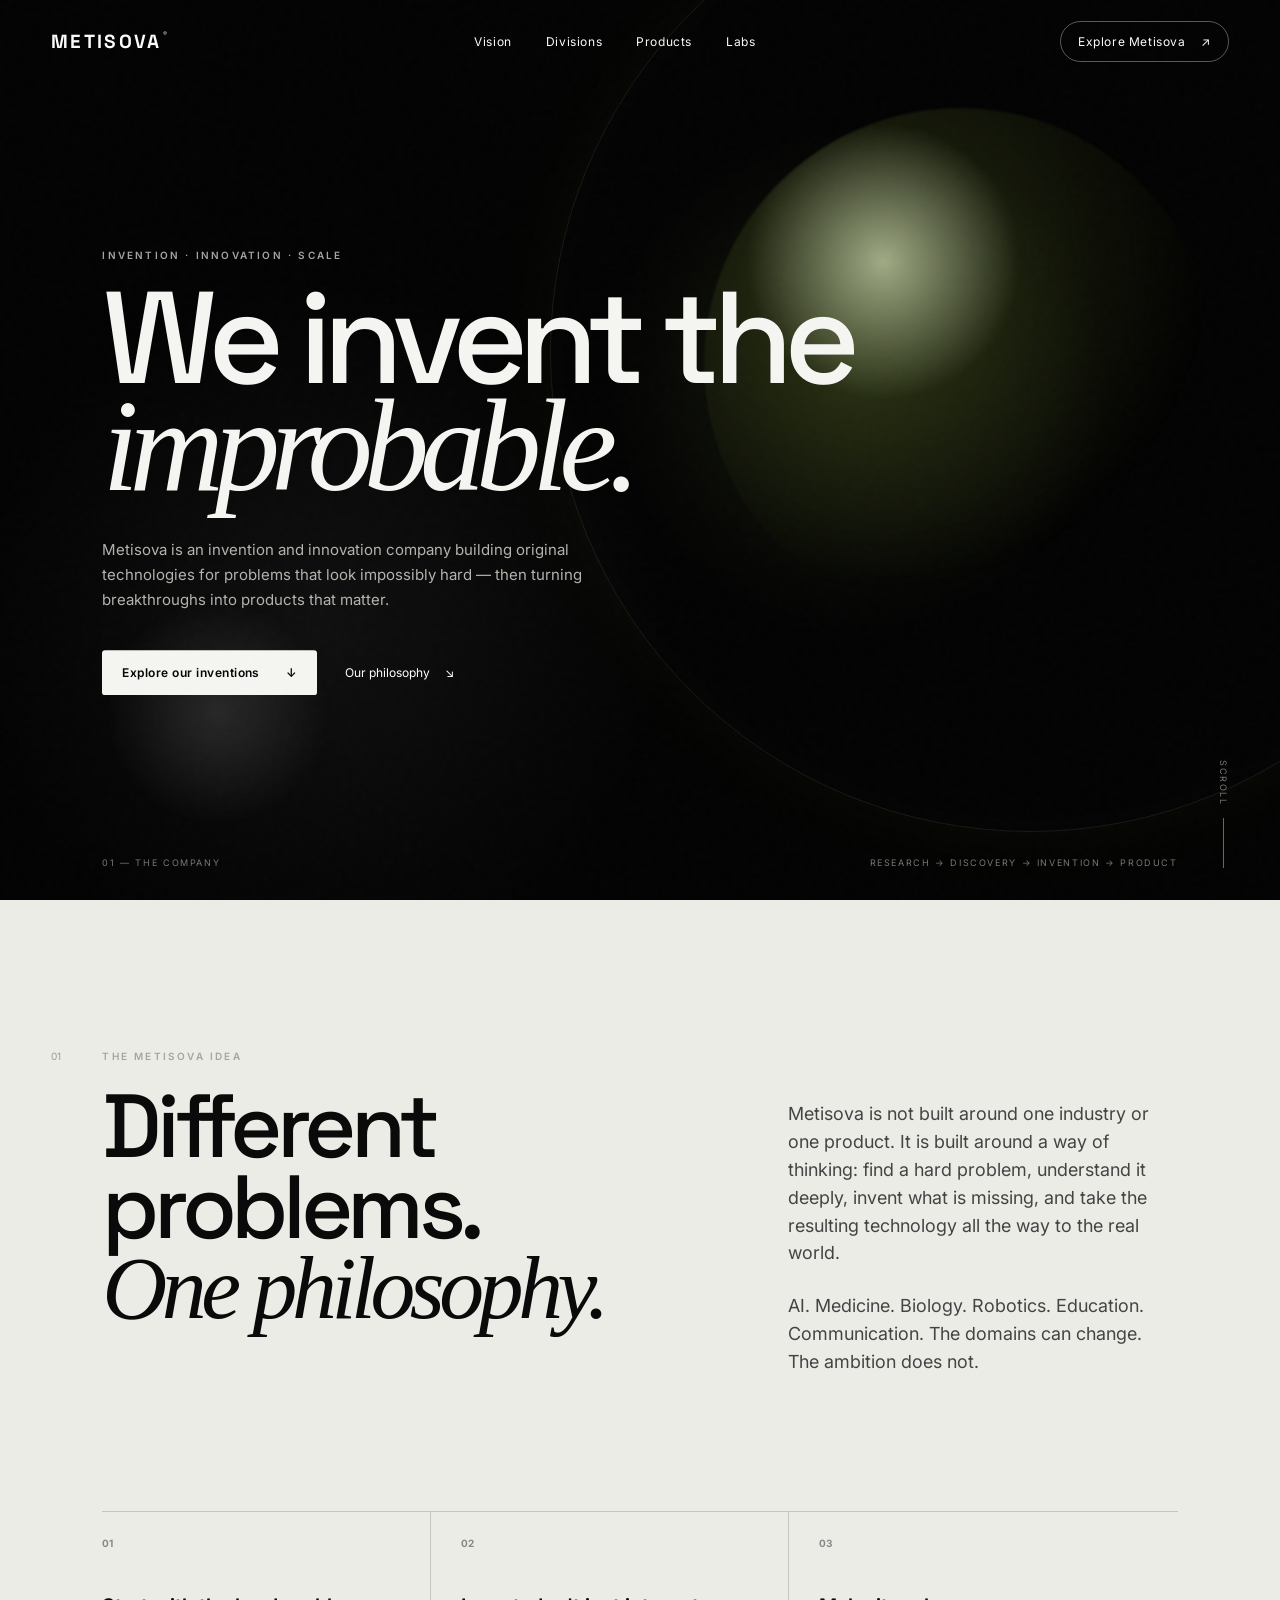
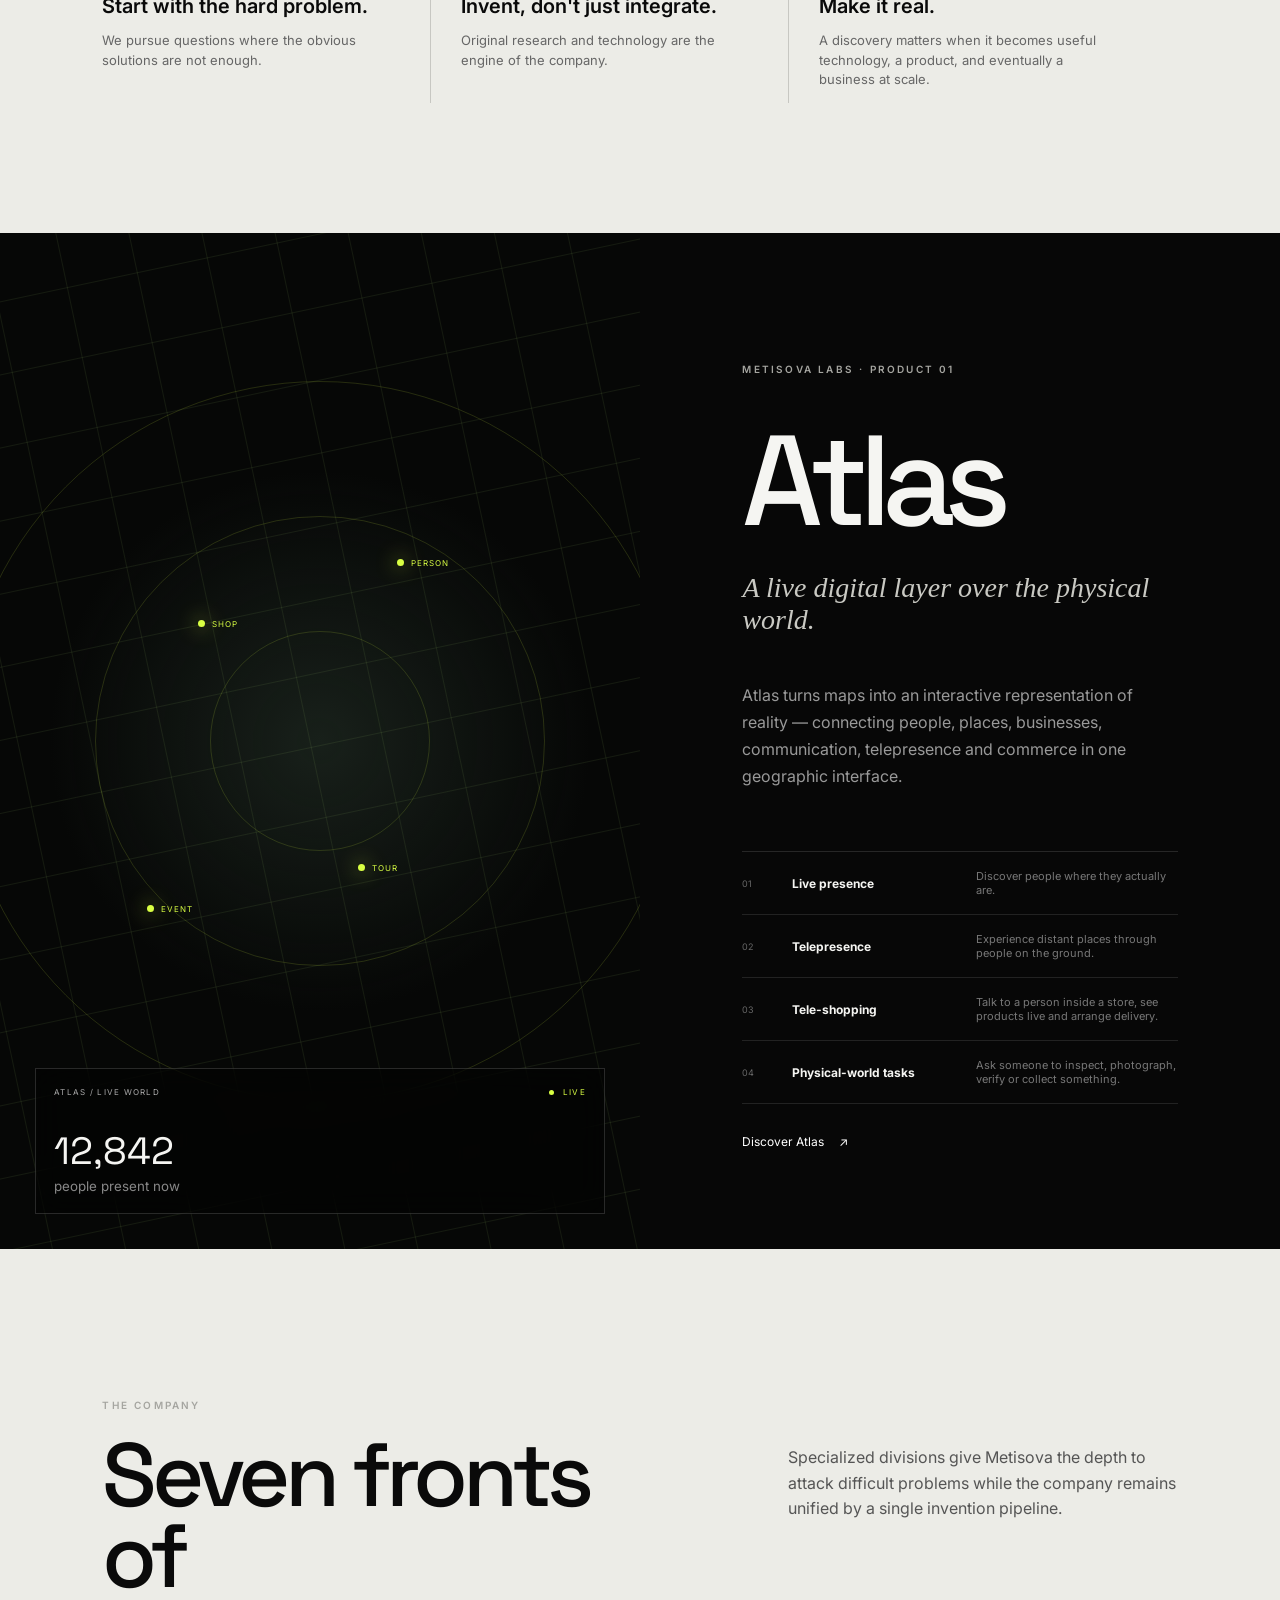
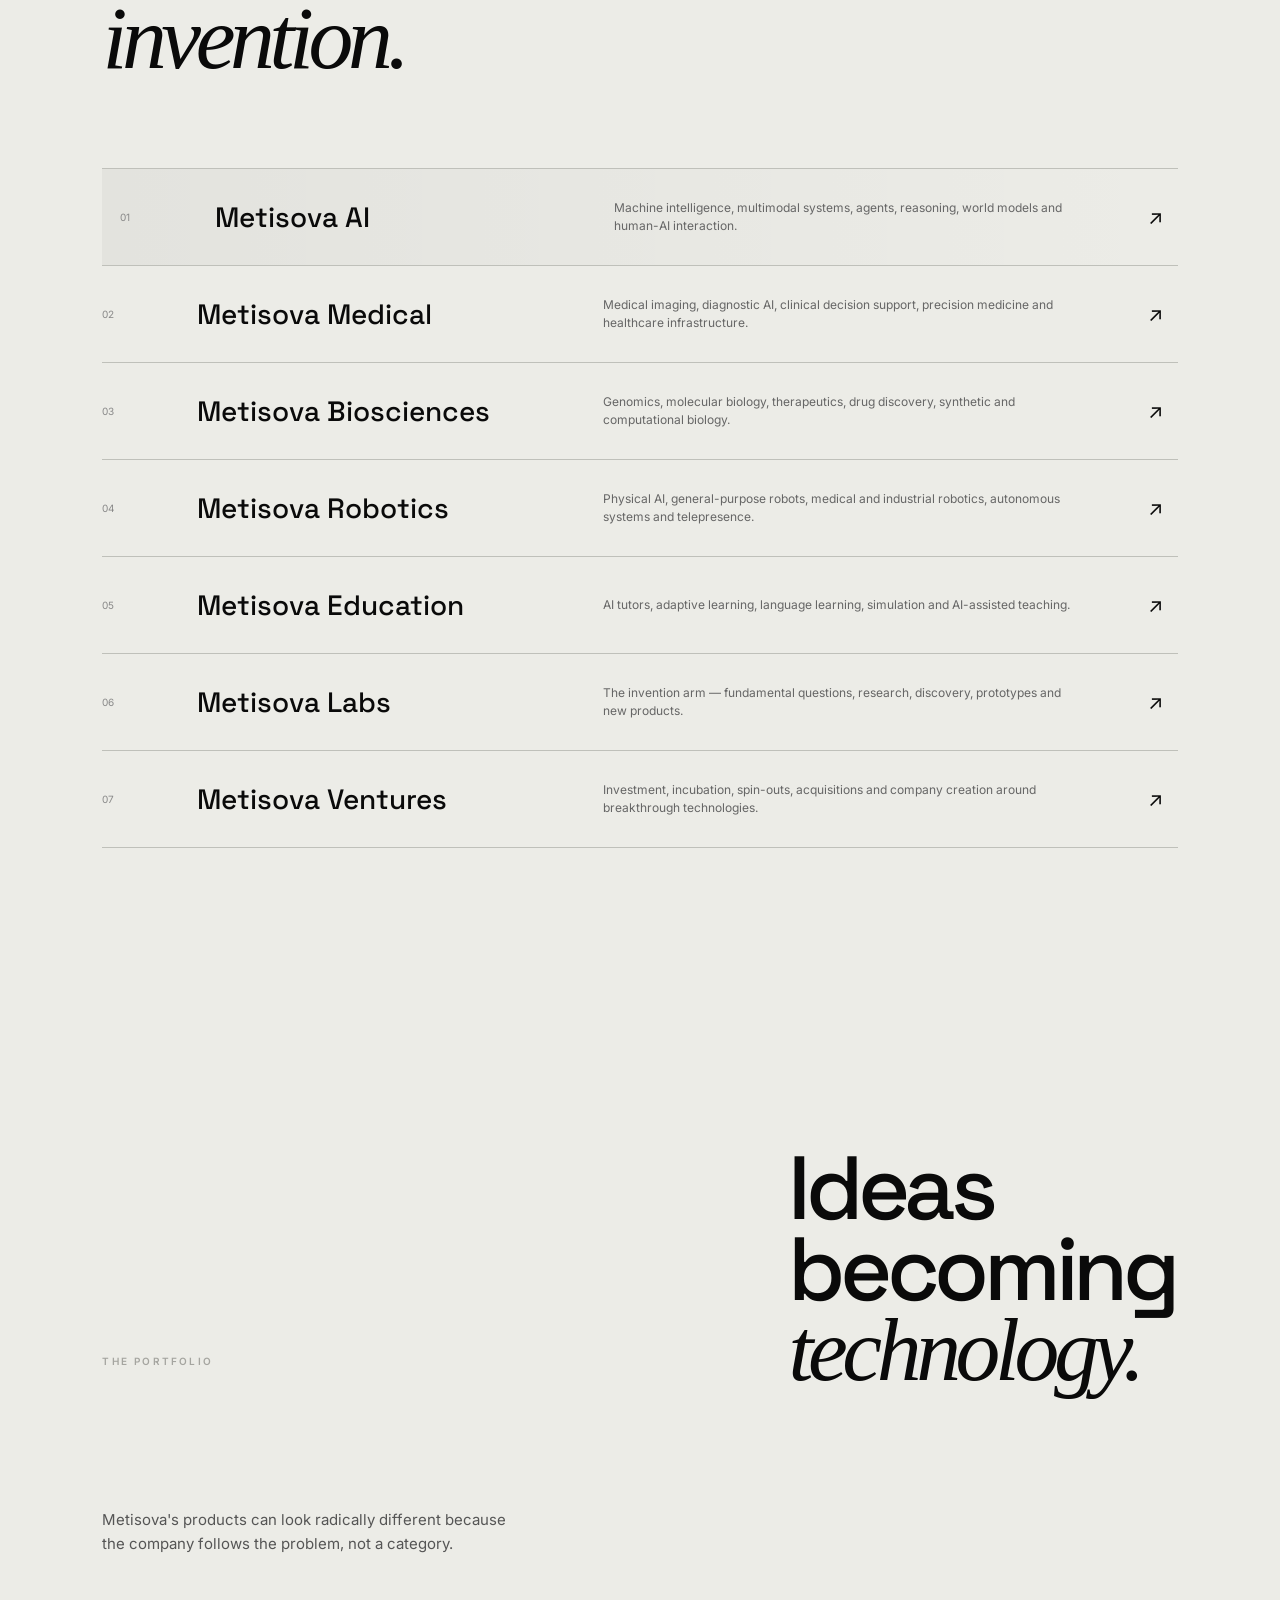
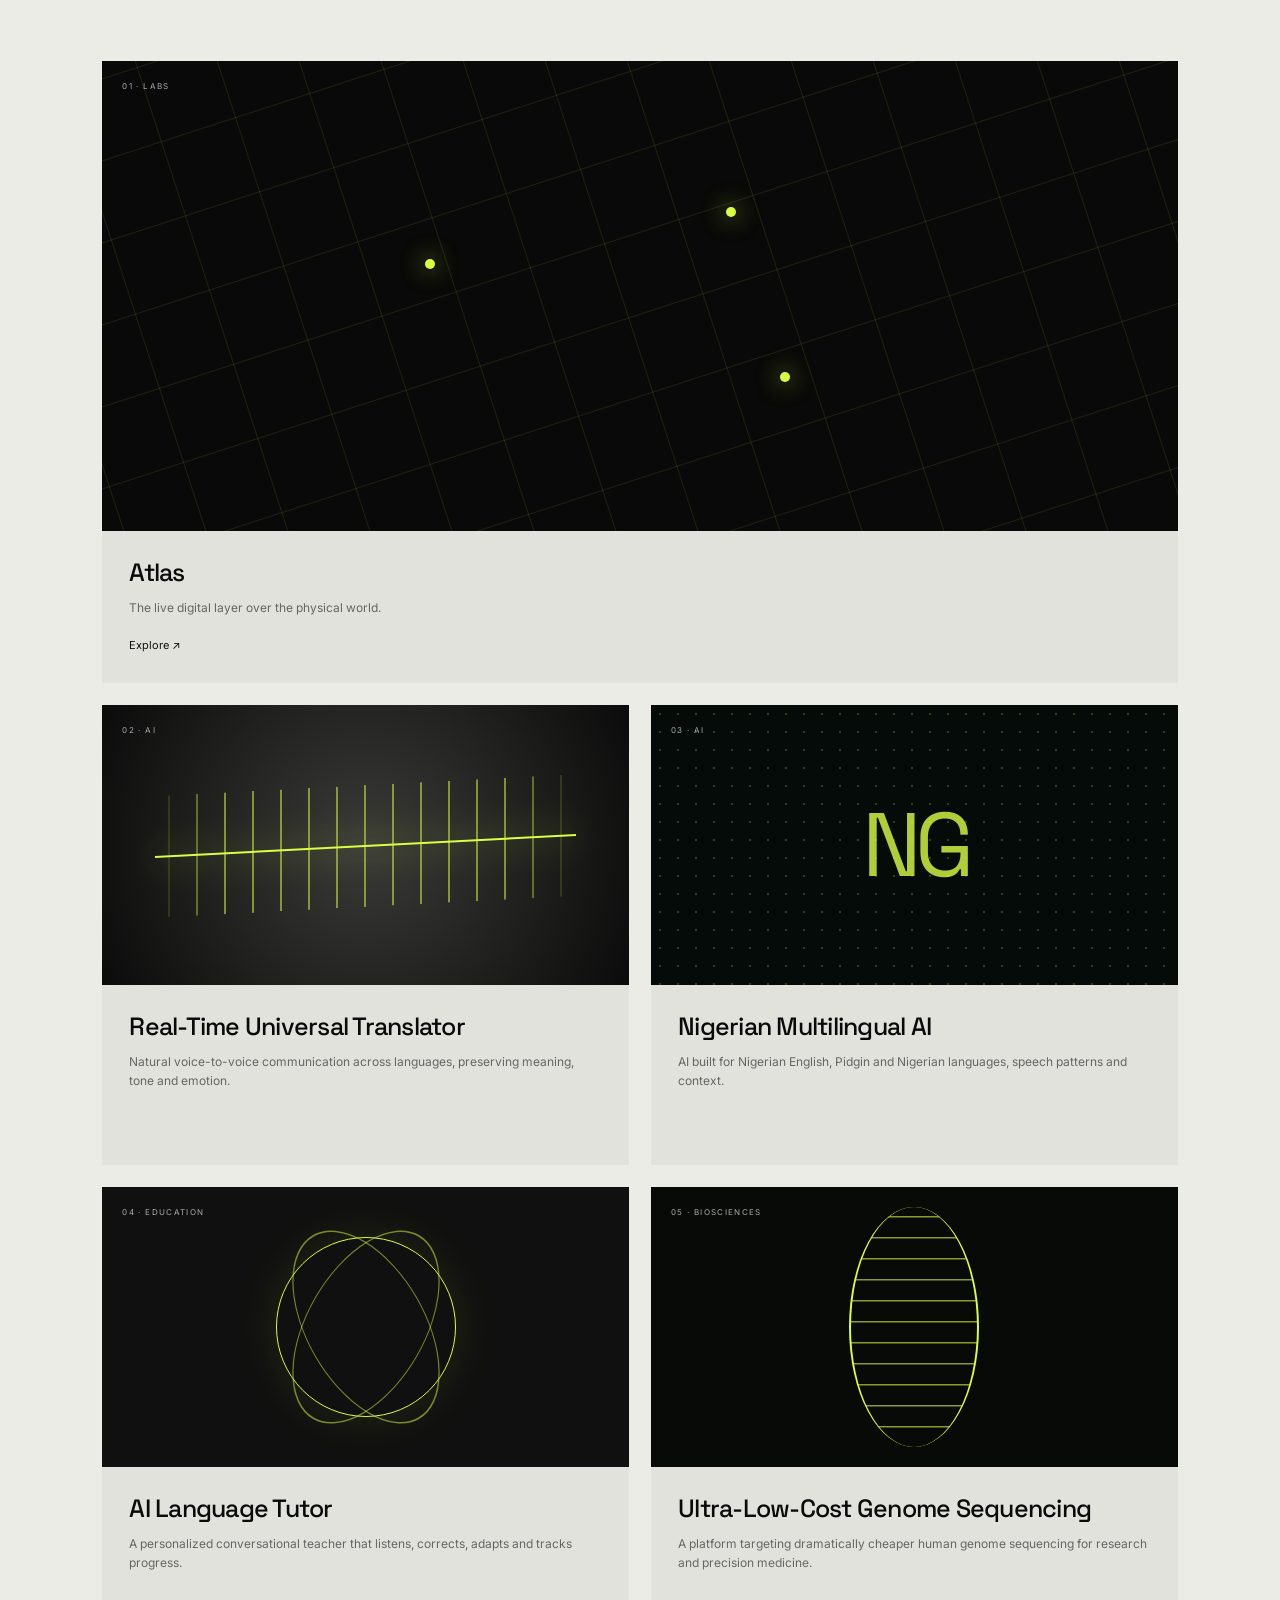
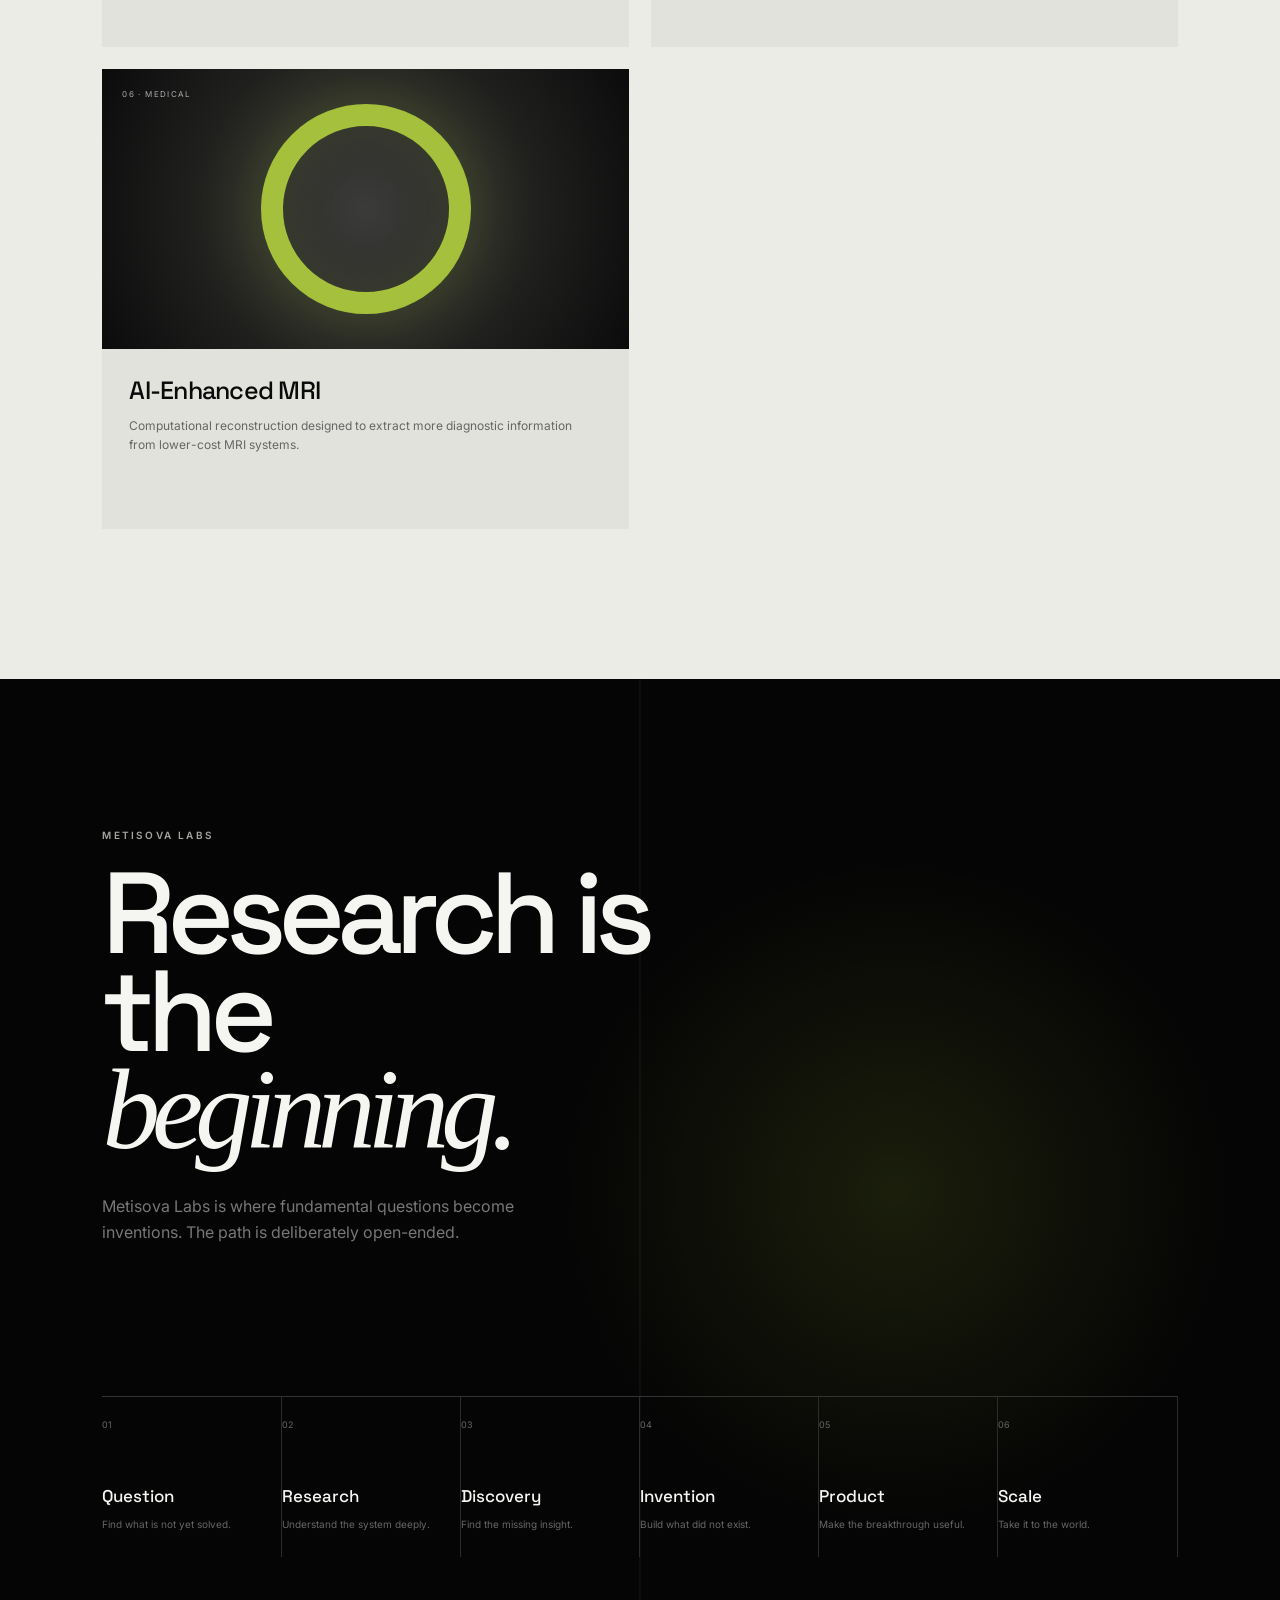
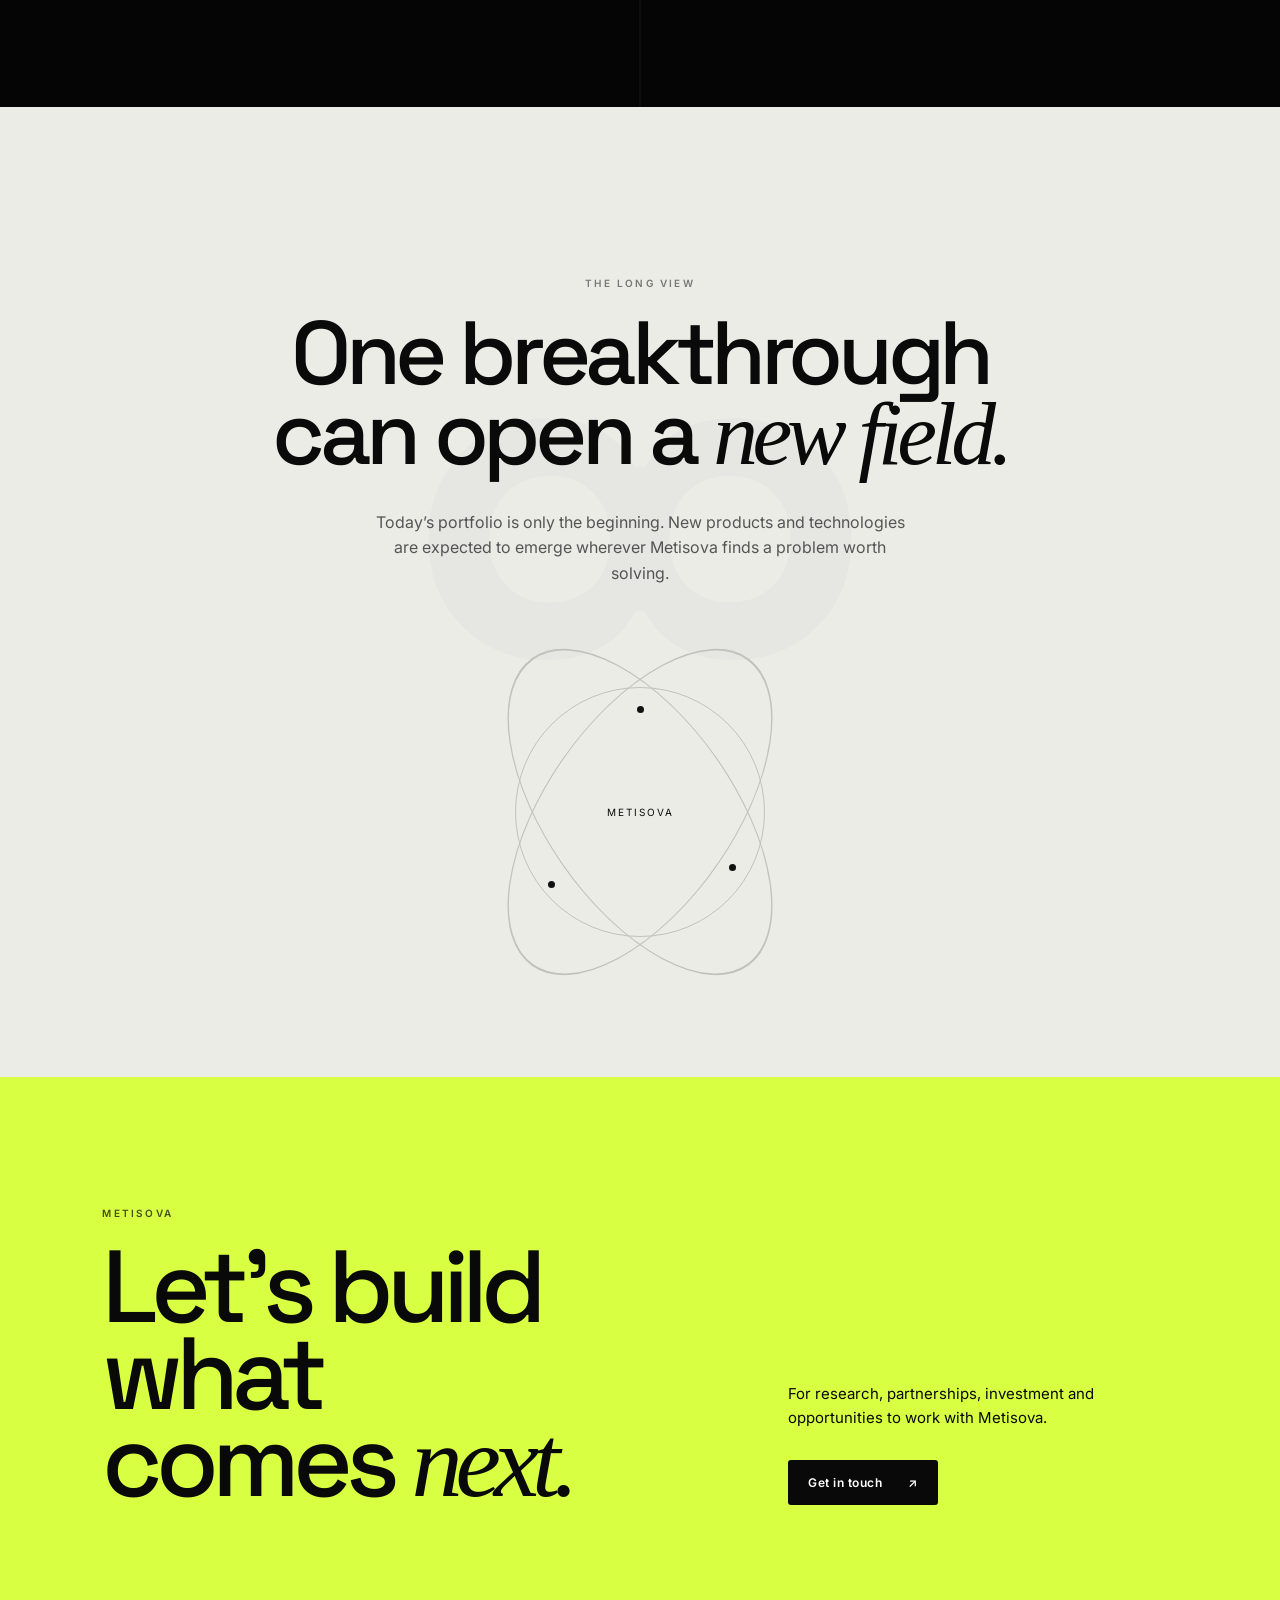
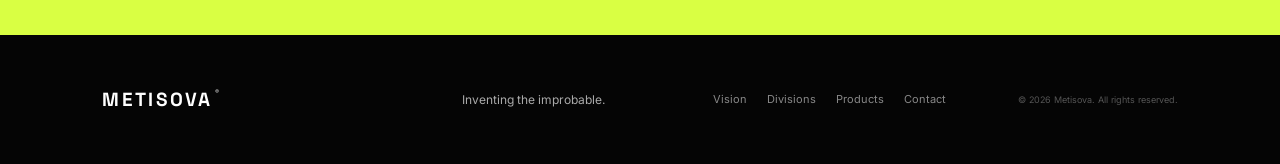
==== index.html @ 26ae5c8b "Update index.html" ====
<!DOCTYPE html>
<html lang="en">
<head>
  <meta charset="UTF-8" />
  <meta name="viewport" content="width=device-width, initial-scale=1.0" />
  <meta name="description" content="Metisova — an invention and innovation company solving hard problems across AI, medicine, biotechnology, robotics, communication and education." />
  <title>Metisova — Inventing What Comes Next</title>
  <link rel="preconnect" href="https://fonts.googleapis.com">
  <link rel="preconnect" href="https://fonts.gstatic.com" crossorigin>
  <link href="https://fonts.googleapis.com/css2?family=Inter:wght@400;500;600;700;800&family=Space+Grotesk:wght@400;500;600;700&display=swap" rel="stylesheet">
  <link rel="stylesheet" href="styles.css" />
</head>
<body>
  <div class="progress" id="progress"></div>
  <div class="noise"></div>

  <header class="nav" id="nav">
    <a class="brand" href="#top" aria-label="Metisova home">METISOVA<span>®</span></a>
    <nav class="nav-links">
      <a href="#vision">Vision</a>
      <a href="#divisions">Divisions</a>
      <a href="#products">Products</a>
      <a href="#labs">Labs</a>
    </nav>
    <a class="nav-cta" href="#contact">Explore Metisova <span>↗</span></a>
    <button class="menu" id="menu" aria-label="Open menu"><i></i><i></i></button>
  </header>

  <main id="top">
    <section class="hero" id="hero">
      <div class="hero-media">
        <div class="orb orb-a"></div><div class="orb orb-b"></div>
        <div class="grid-glow"></div>
        <div class="hero-lines"></div>
      </div>
      <div class="hero-content">
        <p class="eyebrow reveal">INVENTION · INNOVATION · SCALE</p>
        <h1 class="reveal delay-1">We invent the<br><em>improbable.</em></h1>
        <p class="hero-copy reveal delay-2">Metisova is an invention and innovation company building original technologies for problems that look impossibly hard — then turning breakthroughs into products that matter.</p>
        <div class="hero-actions reveal delay-3">
          <a class="button button-light" href="#products">Explore our inventions <span>↓</span></a>
          <a class="text-link" href="#vision">Our philosophy <span>↘</span></a>
        </div>
      </div>
      <div class="hero-meta">
        <span>01 — THE COMPANY</span><span>RESEARCH → DISCOVERY → INVENTION → PRODUCT</span>
      </div>
      <div class="scroll-cue">SCROLL <span></span></div>
    </section>

    <section class="manifesto" id="vision">
      <div class="section-index">01</div>
      <div class="manifesto-grid">
        <div>
          <p class="eyebrow">THE METISOVA IDEA</p>
          <h2>Different problems.<br><span>One philosophy.</span></h2>
        </div>
        <div class="manifesto-copy">
          <p>Metisova is not built around one industry or one product. It is built around a way of thinking: find a hard problem, understand it deeply, invent what is missing, and take the resulting technology all the way to the real world.</p>
          <p>AI. Medicine. Biology. Robotics. Education. Communication. The domains can change. The ambition does not.</p>
        </div>
      </div>
      <div class="principles">
        <article><b>01</b><strong>Start with the hard problem.</strong><p>We pursue questions where the obvious solutions are not enough.</p></article>
        <article><b>02</b><strong>Invent, don't just integrate.</strong><p>Original research and technology are the engine of the company.</p></article>
        <article><b>03</b><strong>Make it real.</strong><p>A discovery matters when it becomes useful technology, a product, and eventually a business at scale.</p></article>
      </div>
    </section>

    <section class="atlas" id="atlas">
      <div class="atlas-visual">
        <div class="map-grid"></div>
        <div class="map-ring ring-1"></div><div class="map-ring ring-2"></div><div class="map-ring ring-3"></div>
        <div class="pin p1"><span></span><label>SHOP</label></div>
        <div class="pin p2"><span></span><label>PERSON</label></div>
        <div class="pin p3"><span></span><label>TOUR</label></div>
        <div class="pin p4"><span></span><label>EVENT</label></div>
        <div class="atlas-ui">
          <div class="ui-top"><span>ATLAS / LIVE WORLD</span><span class="live"><i></i> LIVE</span></div>
          <div class="ui-bottom"><b>12,842</b><small>people present now</small></div>
        </div>
      </div>
      <div class="atlas-copy">
        <p class="eyebrow">METISOVA LABS · PRODUCT 01</p>
        <h2>Atlas</h2>
        <p class="lead">A live digital layer over the physical world.</p>
        <p>Atlas turns maps into an interactive representation of reality — connecting people, places, businesses, communication, telepresence and commerce in one geographic interface.</p>
        <div class="atlas-features">
          <div><span>01</span><strong>Live presence</strong><small>Discover people where they actually are.</small></div>
          <div><span>02</span><strong>Telepresence</strong><small>Experience distant places through people on the ground.</small></div>
          <div><span>03</span><strong>Tele-shopping</strong><small>Talk to a person inside a store, see products live and arrange delivery.</small></div>
          <div><span>04</span><strong>Physical-world tasks</strong><small>Ask someone to inspect, photograph, verify or collect something.</small></div>
        </div>
        <a class="arrow-link" href="#products">Discover Atlas <span>↗</span></a>
      </div>
    </section>

    <section class="divisions" id="divisions">
      <div class="section-head">
        <div><p class="eyebrow">THE COMPANY</p><h2>Seven fronts of<br><span>invention.</span></h2></div>
        <p>Specialized divisions give Metisova the depth to attack difficult problems while the company remains unified by a single invention pipeline.</p>
      </div>
      <div class="division-list">
        <article class="division active" data-number="01" data-name="AI" data-image="ai"><div class="dnum">01</div><h3>Metisova AI</h3><p>Machine intelligence, multimodal systems, agents, reasoning, world models and human-AI interaction.</p><span>↗</span></article>
        <article class="division" href="https://medical.metisova.com" data-number="02" data-name="Medical" data-image="medical"><div class="dnum">02</div><h3>Metisova Medical</h3><p>Medical imaging, diagnostic AI, clinical decision support, precision medicine and healthcare infrastructure.</p><span>↗</span></article>
        <article class="division" data-number="03" data-name="Biosciences" data-image="bio"><div class="dnum">03</div><h3>Metisova Biosciences</h3><p>Genomics, molecular biology, therapeutics, drug discovery, synthetic and computational biology.</p><span>↗</span></article>
        <article class="division" data-number="04" data-name="Robotics" data-image="robotics"><div class="dnum">04</div><h3>Metisova Robotics</h3><p>Physical AI, general-purpose robots, medical and industrial robotics, autonomous systems and telepresence.</p><span>↗</span></article>
        <article class="division" data-number="05" data-name="Education" data-image="education"><div class="dnum">05</div><h3>Metisova Education</h3><p>AI tutors, adaptive learning, language learning, simulation and AI-assisted teaching.</p><span>↗</span></article>
        <article class="division" data-number="06" data-name="Labs" data-image="labs"><div class="dnum">06</div><h3>Metisova Labs</h3><p>The invention arm — fundamental questions, research, discovery, prototypes and new products.</p><span>↗</span></article>
        <article class="division" data-number="07" data-name="Ventures" data-image="ventures"><div class="dnum">07</div><h3>Metisova Ventures</h3><p>Investment, incubation, spin-outs, acquisitions and company creation around breakthrough technologies.</p><span>↗</span></article>
      </div>
    </section>

    <section class="products" id="products">
      <div class="product-intro"><p class="eyebrow">THE PORTFOLIO</p><h2>Ideas becoming<br><span>technology.</span></h2><p>Metisova's products can look radically different because the company follows the problem, not a category.</p></div>
      <div class="product-grid">
        <article class="product-card product-large"><div class="product-image atlas-mini"><div class="mini-map"></div><span class="card-tag">01 · LABS</span><div class="mini-dot d1"></div><div class="mini-dot d2"></div><div class="mini-dot d3"></div></div><div class="product-body"><h3>Atlas</h3><p>The live digital layer over the physical world.</p><a href="#atlas">Explore ↗</a></div></article>
        <article class="product-card"><div class="product-image voice"><div class="waveform"></div><span class="card-tag">02 · AI</span></div><div class="product-body"><h3>Real-Time Universal Translator</h3><p>Natural voice-to-voice communication across languages, preserving meaning, tone and emotion.</p></div></article>
        <article class="product-card"><div class="product-image nigeria"><div class="nigeria-grid"></div><span class="card-tag">03 · AI</span><span class="ng-label">NG</span></div><div class="product-body"><h3>Nigerian Multilingual AI</h3><p>AI built for Nigerian English, Pidgin and Nigerian languages, speech patterns and context.</p></div></article>
        <article class="product-card"><div class="product-image tutor"><div class="tutor-orbit"></div><span class="card-tag">04 · EDUCATION</span></div><div class="product-body"><h3>AI Language Tutor</h3><p>A personalized conversational teacher that listens, corrects, adapts and tracks progress.</p></div></article>
        <article class="product-card"><div class="product-image genome"><div class="helix"></div><span class="card-tag">05 · BIOSCIENCES</span></div><div class="product-body"><h3>Ultra-Low-Cost Genome Sequencing</h3><p>A platform targeting dramatically cheaper human genome sequencing for research and precision medicine.</p></div></article>
        <article class="product-card"><div class="product-image mri"><div class="mri-ring"></div><span class="card-tag">06 · MEDICAL</span></div><div class="product-body"><h3>AI-Enhanced MRI</h3><p>Computational reconstruction designed to extract more diagnostic information from lower-cost MRI systems.</p></div></article>
      </div>
    </section>

    <section class="pipeline" id="labs">
      <div class="pipeline-bg"></div>
      <div class="pipeline-content"><p class="eyebrow">METISOVA LABS</p><h2>Research is the<br><em>beginning.</em></h2><p>Metisova Labs is where fundamental questions become inventions. The path is deliberately open-ended.</p></div>
      <div class="pipeline-steps">
        <div><span>01</span><b>Question</b><small>Find what is not yet solved.</small></div><div><span>02</span><b>Research</b><small>Understand the system deeply.</small></div><div><span>03</span><b>Discovery</b><small>Find the missing insight.</small></div><div><span>04</span><b>Invention</b><small>Build what did not exist.</small></div><div><span>05</span><b>Product</b><small>Make the breakthrough useful.</small></div><div><span>06</span><b>Scale</b><small>Take it to the world.</small></div>
      </div>
    </section>

    <section class="future">
      <div class="future-number">∞</div><p class="eyebrow">THE LONG VIEW</p><h2>One breakthrough<br>can open a <span>new field.</span></h2><p>Today’s portfolio is only the beginning. New products and technologies are expected to emerge wherever Metisova finds a problem worth solving.</p>
      <div class="future-orbit"><i></i><i></i><i></i><span>METISOVA</span></div>
    </section>

    <section class="contact" id="contact">
      <div><p class="eyebrow">METISOVA</p><h2>Let's build what<br>comes <em>next.</em></h2></div>
      <div class="contact-right"><p>For research, partnerships, investment and opportunities to work with Metisova.</p><a class="button button-dark" href="mailto:hello@metisova.com">Get in touch <span>↗</span></a></div>
    </section>
  </main>

  <footer><a class="brand" href="#top">METISOVA<span>®</span></a><p>Inventing the improbable.</p><div><a href="#vision">Vision</a><a href="#divisions">Divisions</a><a href="#products">Products</a><a href="#contact">Contact</a></div><small>© 2026 Metisova. All rights reserved.</small></footer>
  <script src="script.js"></script>
</body>
</html>
---- styles.css ----
:root{--black:#050505;--ink:#0a0a0a;--white:#f5f5f2;--muted:#9b9b97;--line:rgba(255,255,255,.13);--lime:#d9ff43;--paper:#ecece7}*{box-sizing:border-box}html{scroll-behavior:smooth}body{margin:0;background:var(--black);color:var(--white);font-family:Inter,Arial,sans-serif;overflow-x:hidden}.noise{position:fixed;inset:0;pointer-events:none;z-index:20;opacity:.035;background-image:url("data:image/svg+xml,%3Csvg viewBox='0 0 160 160' xmlns='http://www.w3.org/2000/svg'%3E%3Cfilter id='n'%3E%3CfeTurbulence type='fractalNoise' baseFrequency='.8' numOctaves='4' stitchTiles='stitch'/%3E%3C/filter%3E%3Crect width='100%25' height='100%25' filter='url(%23n)' opacity='.5'/%3E%3C/svg%3E")}.progress{position:fixed;top:0;left:0;width:0;height:2px;background:var(--lime);z-index:100}.nav{position:fixed;top:0;left:0;width:100%;height:82px;padding:0 4vw;display:flex;align-items:center;justify-content:space-between;z-index:50;mix-blend-mode:difference}.brand{font-family:"Space Grotesk";font-size:19px;font-weight:700;letter-spacing:.12em;color:#fff;text-decoration:none}.brand span{font-size:8px;vertical-align:top;margin-left:2px}.nav-links{display:flex;gap:34px}.nav-links a,.nav-cta{color:#fff;text-decoration:none;font-size:12px;letter-spacing:.05em}.nav-cta{border:1px solid rgba(255,255,255,.35);padding:12px 17px;border-radius:30px}.nav-cta span{margin-left:12px}.menu{display:none;background:none;border:0}.hero{height:100svh;min-height:720px;position:relative;overflow:hidden;background:#030303}.hero-media{position:absolute;inset:0;background:radial-gradient(circle at 67% 42%,rgba(93,112,50,.23),transparent 25%),radial-gradient(circle at 25% 70%,rgba(75,75,75,.18),transparent 30%)}.grid-glow{position:absolute;inset:-10%;background-image:linear-gradient(rgba(255,255,255,.045) 1px,transparent 1px),linear-gradient(90deg,rgba(255,255,255,.045) 1px,transparent 1px);background-size:72px 72px;transform:perspective(650px) rotateX(64deg) translateY(34%);transform-origin:center bottom;mask-image:linear-gradient(to top,black,transparent 75%)}.hero-lines{position:absolute;width:75vw;height:75vw;right:-18vw;top:-10vw;border:1px solid rgba(255,255,255,.09);border-radius:50%;box-shadow:0 0 80px rgba(217,255,67,.04),inset 0 0 80px rgba(255,255,255,.02)}.orb{position:absolute;border-radius:50%;filter:blur(1px)}.orb-a{width:40vw;height:40vw;right:5vw;top:12vh;background:radial-gradient(circle at 35% 30%,rgba(240,255,200,.65),rgba(128,153,50,.15) 28%,transparent 67%);animation:float 9s ease-in-out infinite}.orb-b{width:18vw;height:18vw;left:8vw;bottom:8vh;background:radial-gradient(circle,rgba(255,255,255,.12),transparent 70%);animation:float 12s ease-in-out infinite reverse}.hero-content{position:absolute;left:8vw;top:50%;transform:translateY(-45%);max-width:1000px}.eyebrow{font-size:10px;letter-spacing:.22em;color:#a5a5a0;margin:0 0 24px;font-weight:600}.hero h1{font-family:"Space Grotesk";font-size:clamp(70px,10.2vw,165px);line-height:.82;letter-spacing:-.07em;margin:0;font-weight:500}.hero h1 em,.pipeline h2 em,.contact h2 em{font-family:Georgia,serif;font-style:italic;font-weight:400}.hero-copy{max-width:520px;color:#b4b4ae;line-height:1.65;font-size:15px;margin:38px 0}.hero-actions{display:flex;align-items:center;gap:28px}.button{display:inline-flex;align-items:center;gap:26px;padding:15px 20px;border-radius:3px;text-decoration:none;font-size:12px;font-weight:600;letter-spacing:.04em;transition:.3s}.button-light{background:#f5f5f2;color:#050505}.button-light:hover{background:var(--lime);transform:translateY(-2px)}.text-link,.arrow-link{color:#fff;text-decoration:none;font-size:12px}.text-link span,.arrow-link span{margin-left:12px}.hero-meta{position:absolute;bottom:32px;left:8vw;right:8vw;display:flex;justify-content:space-between;color:#777;font-size:9px;letter-spacing:.18em}.scroll-cue{position:absolute;right:4vw;bottom:32px;font-size:9px;letter-spacing:.18em;color:#777;writing-mode:vertical-rl;display:flex;align-items:center;gap:12px}.scroll-cue span{width:1px;height:50px;background:#666}.manifesto,.divisions,.products,.future{background:var(--paper);color:var(--ink)}.manifesto{padding:150px 8vw 130px;position:relative}.section-index{position:absolute;top:150px;left:4vw;color:#999;font-size:10px}.manifesto-grid{display:grid;grid-template-columns:1.2fr .8fr;gap:8vw}.manifesto h2,.section-head h2,.product-intro h2,.future h2{font-family:"Space Grotesk";font-weight:500;letter-spacing:-.06em;font-size:clamp(50px,7vw,105px);line-height:.9;margin:0}.manifesto h2 span,.section-head h2 span,.product-intro h2 span,.future h2 span{font-family:Georgia,serif;font-style:italic;font-weight:400}.manifesto-copy{padding-top:50px;max-width:520px}.manifesto-copy p{font-size:18px;line-height:1.55;margin:0 0 25px;color:#444}.principles{border-top:1px solid #c7c7c2;margin-top:110px;display:grid;grid-template-columns:repeat(3,1fr)}.principles article{padding:25px 30px 0 0;border-right:1px solid #c7c7c2;margin-right:30px}.principles article:last-child{border:0}.principles b{display:block;font-size:10px;color:#888;margin-bottom:45px}.principles strong{font-size:20px;font-weight:600}.principles p{color:#666;line-height:1.5;font-size:13px;max-width:280px}.atlas{min-height:100vh;display:grid;grid-template-columns:1fr 1fr;background:#070707}.atlas-visual{min-height:800px;position:relative;overflow:hidden;background:radial-gradient(circle at 50% 50%,#18201a,transparent 45%),#060706}.map-grid{position:absolute;inset:-20%;background-image:linear-gradient(rgba(200,255,130,.08) 1px,transparent 1px),linear-gradient(90deg,rgba(200,255,130,.08) 1px,transparent 1px);background-size:55px 55px;transform:rotate(-12deg) scale(1.3);animation:pan 20s linear infinite}.map-ring{position:absolute;border:1px solid rgba(217,255,67,.15);border-radius:50%;left:50%;top:50%;transform:translate(-50%,-50%)}.ring-1{width:220px;height:220px}.ring-2{width:450px;height:450px}.ring-3{width:720px;height:720px}.pin{position:absolute;display:flex;align-items:center;gap:7px;font-size:8px;letter-spacing:.12em;color:#d9ff43}.pin span{width:7px;height:7px;background:#d9ff43;border-radius:50%;box-shadow:0 0 20px #d9ff43;animation:pulse 2s infinite}.p1{left:31%;top:38%}.p2{left:62%;top:32%}.p3{left:56%;top:62%}.p4{left:23%;top:66%}.atlas-ui{position:absolute;left:35px;right:35px;bottom:35px;border:1px solid rgba(255,255,255,.15);backdrop-filter:blur(16px);background:rgba(0,0,0,.38);padding:18px}.ui-top{display:flex;justify-content:space-between;font-size:8px;letter-spacing:.16em;color:#aaa}.live{color:#d9ff43}.live i{display:inline-block;width:5px;height:5px;border-radius:50%;background:#d9ff43;margin-right:6px}.ui-bottom{margin-top:30px}.ui-bottom b{font-family:"Space Grotesk";font-size:38px;font-weight:400;display:block}.ui-bottom small{color:#888}.atlas-copy{padding:130px 8vw 100px;display:flex;flex-direction:column;justify-content:center}.atlas-copy h2{font-family:"Space Grotesk";font-size:clamp(70px,10vw,150px);font-weight:500;letter-spacing:-.08em;margin:0 0 10px}.atlas-copy .lead{font-family:Georgia,serif;font-style:italic;font-size:28px;color:#c9c9c3;margin:0 0 30px}.atlas-copy>p:not(.eyebrow):not(.lead){color:#999;line-height:1.7;max-width:520px}.atlas-features{border-top:1px solid #262626;margin-top:45px}.atlas-features div{display:grid;grid-template-columns:35px 1fr 1.2fr;gap:15px;padding:17px 0;border-bottom:1px solid #222;align-items:center}.atlas-features span{font-size:9px;color:#666}.atlas-features strong{font-size:12px}.atlas-features small{font-size:11px;color:#777}.arrow-link{margin-top:30px}.divisions{padding:150px 8vw}.section-head{display:grid;grid-template-columns:1.2fr .8fr;gap:8vw;margin-bottom:90px}.section-head>p{color:#555;line-height:1.6;max-width:470px;padding-top:30px}.division-list{border-top:1px solid #bfc0ba}.division{position:relative;border-bottom:1px solid #bfc0ba;padding:30px 0;display:grid;grid-template-columns:70px 1.1fr 1.5fr 30px;align-items:center;gap:25px;cursor:pointer;transition:.35s}.division:hover,.division.active{padding-left:18px;background:linear-gradient(90deg,rgba(0,0,0,.04),transparent)}.division .dnum{font-size:10px;color:#888}.division h3{font-family:"Space Grotesk";font-size:28px;font-weight:500;margin:0}.division p{font-size:12px;line-height:1.5;color:#666;margin:0;max-width:480px}.division>span{font-size:20px}.products{padding:150px 8vw}.product-intro{display:grid;grid-template-columns:1.2fr .8fr;gap:8vw;align-items:end;margin-bottom:90px}.product-intro>p:last-child{font-size:15px;line-height:1.6;color:#555;max-width:430px}.product-grid{display:grid;grid-template-columns:repeat(2,1fr);gap:22px}.product-card{background:#e2e2dc;min-height:460px;display:flex;flex-direction:column;transition:transform .4s,box-shadow .4s}.product-card:hover{transform:translateY(-8px);box-shadow:0 30px 70px rgba(0,0,0,.13)}.product-image{height:280px;position:relative;overflow:hidden;background:#111}.product-large{grid-column:span 2}.product-large .product-image{height:470px}.card-tag{position:absolute;top:20px;left:20px;font-size:8px;letter-spacing:.17em;color:#aaa}.product-body{padding:25px 27px 30px}.product-body h3{font-family:"Space Grotesk";font-size:25px;font-weight:500;letter-spacing:-.03em;margin:0 0 10px}.product-body p{color:#666;font-size:12px;line-height:1.6;max-width:500px;margin:0}.product-body a{display:inline-block;color:#111;font-size:11px;text-decoration:none;margin-top:20px}.atlas-mini{background:#080908}.mini-map{position:absolute;inset:-30%;background-image:linear-gradient(rgba(217,255,67,.1) 1px,transparent 1px),linear-gradient(90deg,rgba(217,255,67,.1) 1px,transparent 1px);background-size:65px 65px;transform:rotate(-18deg) scale(1.2)}.mini-dot{position:absolute;width:10px;height:10px;border-radius:50%;background:#d9ff43;box-shadow:0 0 25px #d9ff43}.d1{left:30%;top:42%}.d2{left:58%;top:31%}.d3{left:63%;top:66%}.voice{background:radial-gradient(circle,#3a3a37,#0b0b0b)}.waveform{position:absolute;left:10%;right:10%;top:50%;height:2px;background:#d9ff43;box-shadow:0 0 35px #d9ff43;transform:skewY(-3deg)}.waveform:before,.waveform:after{content:"";position:absolute;inset:-60px 0;background:repeating-linear-gradient(90deg,transparent 0 13px,rgba(217,255,67,.6) 13px 15px,transparent 15px 28px);mask-image:linear-gradient(90deg,transparent,#000 15%,#000 85%,transparent);opacity:.5}.nigeria{background:#050b08}.nigeria-grid{position:absolute;inset:0;background-image:radial-gradient(rgba(217,255,67,.8) 1px,transparent 1px);background-size:18px 18px;opacity:.25}.ng-label{position:absolute;inset:0;display:grid;place-items:center;font-family:"Space Grotesk";font-size:90px;letter-spacing:-.08em;color:rgba(217,255,67,.8)}.tutor{background:#101010}.tutor-orbit{position:absolute;width:180px;height:180px;border:1px solid #d9ff43;border-radius:50%;left:50%;top:50%;transform:translate(-50%,-50%);box-shadow:0 0 50px rgba(217,255,67,.1)}.tutor-orbit:before,.tutor-orbit:after{content:"";position:absolute;border:1px solid rgba(217,255,67,.5);border-radius:50%;inset:30px;transform:rotate(60deg) scaleX(1.8)}.tutor-orbit:after{transform:rotate(-60deg) scaleX(1.8)}.genome{background:#080a08}.helix{position:absolute;width:130px;height:240px;left:50%;top:50%;transform:translate(-50%,-50%);background:repeating-linear-gradient(0deg,transparent 0 19px,rgba(217,255,67,.6) 20px 21px);border-left:2px solid #d9ff43;border-right:2px solid #d9ff43;border-radius:50%;animation:spin 7s linear infinite}.mri{background:radial-gradient(circle at center,#3b3b39,#0b0b0b)}.mri-ring{position:absolute;width:210px;height:210px;border:22px solid rgba(217,255,67,.7);border-radius:50%;left:50%;top:50%;transform:translate(-50%,-50%);box-shadow:0 0 80px rgba(217,255,67,.2),inset 0 0 50px rgba(217,255,67,.1)}.pipeline{min-height:900px;background:#050505;position:relative;overflow:hidden;padding:150px 8vw}.pipeline-bg{position:absolute;inset:0;background:radial-gradient(circle at 70% 50%,rgba(217,255,67,.1),transparent 32%),linear-gradient(90deg,transparent 49.9%,rgba(255,255,255,.06) 50%,transparent 50.1%)}.pipeline-content{position:relative;z-index:2;max-width:650px}.pipeline h2{font-family:"Space Grotesk";font-size:clamp(70px,9vw,140px);line-height:.85;letter-spacing:-.07em;font-weight:500;margin:0}.pipeline-content>p:last-child{color:#777;line-height:1.6;max-width:450px;margin-top:35px}.pipeline-steps{position:relative;z-index:2;display:grid;grid-template-columns:repeat(6,1fr);margin-top:150px;border-top:1px solid #333}.pipeline-steps div{padding:22px 18px 0 0;border-right:1px solid #2c2c2c;min-height:160px}.pipeline-steps span{font-size:9px;color:#666;display:block;margin-bottom:55px}.pipeline-steps b{display:block;font-family:"Space Grotesk";font-weight:500;font-size:17px}.pipeline-steps small{display:block;color:#666;font-size:10px;line-height:1.5;margin-top:10px;padding-right:10px}.future{text-align:center;padding:170px 8vw 140px;position:relative;overflow:hidden}.future .eyebrow{color:#777}.future h2{margin:0 auto;max-width:900px}.future>p:not(.eyebrow){max-width:530px;margin:35px auto;color:#555;line-height:1.6}.future-number{position:absolute;font-family:"Space Grotesk";font-size:65vw;line-height:.6;color:rgba(0,0,0,.025);left:50%;top:45%;transform:translate(-50%,-50%);pointer-events:none}.future-orbit{width:250px;height:250px;margin:100px auto 0;border:1px solid #c2c2bc;border-radius:50%;position:relative;display:grid;place-items:center}.future-orbit:before,.future-orbit:after{content:"";position:absolute;border:1px solid #c2c2bc;border-radius:50%;inset:30px;transform:rotate(55deg) scaleX(2)}.future-orbit:after{transform:rotate(-55deg) scaleX(2)}.future-orbit span{font-size:10px;letter-spacing:.2em;z-index:2}.future-orbit i{position:absolute;width:7px;height:7px;background:#111;border-radius:50%}.future-orbit i:nth-child(1){top:18px}.future-orbit i:nth-child(2){right:28px;bottom:65px}.future-orbit i:nth-child(3){left:32px;bottom:48px}.contact{background:var(--lime);color:#090909;padding:130px 8vw;display:grid;grid-template-columns:1.2fr .8fr;gap:8vw}.contact h2{font-family:"Space Grotesk";font-size:clamp(60px,8vw,120px);line-height:.85;letter-spacing:-.07em;font-weight:500;margin:0}.contact-right{align-self:end}.contact-right p{font-size:15px;line-height:1.6;max-width:400px;margin:0 0 30px}.button-dark{background:#090909;color:#fff}.button-dark:hover{background:#fff;color:#090909}.contact .eyebrow{color:#454e19}footer{background:#050505;color:#aaa;padding:45px 8vw;display:grid;grid-template-columns:1.2fr .8fr 1fr auto;gap:30px;align-items:center}footer p{font-size:12px}footer div{display:flex;gap:20px}footer a:not(.brand){color:#888;text-decoration:none;font-size:11px}footer small{font-size:9px;color:#555}@keyframes float{50%{transform:translate3d(-20px,20px,0) scale(1.03)}}@keyframes pulse{50%{box-shadow:0 0 35px 8px rgba(217,255,67,.2)}}@keyframes pan{to{transform:rotate(-12deg) scale(1.3) translate(-55px,25px)}}@keyframes spin{to{transform:translate(-50%,-50%) rotate(360deg)}}.reveal{opacity:0;transform:translateY(25px);animation:reveal .9s cubic-bezier(.2,.7,.2,1) forwards}.delay-1{animation-delay:.12s}.delay-2{animation-delay:.25s}.delay-3{animation-delay:.38s}@keyframes reveal{to{opacity:1;transform:none}}
@media(max-width:900px){.nav{height:68px}.nav-links,.nav-cta{display:none}.menu{display:block}.menu i{display:block;width:23px;height:1px;background:#fff;margin:6px}.hero-content{left:7vw;right:7vw}.hero h1{font-size:18vw}.hero-copy{font-size:13px}.hero-meta{left:7vw;right:7vw}.hero-meta span:last-child{display:none}.manifesto,.divisions,.products,.future,.pipeline,.contact{padding-left:7vw;padding-right:7vw}.manifesto-grid,.section-head,.product-intro,.contact{grid-template-columns:1fr;gap:35px}.manifesto-copy{padding-top:0}.principles{grid-template-columns:1fr;gap:20px}.principles article{border-right:0;border-bottom:1px solid #c7c7c2;padding-bottom:20px;margin:0}.atlas{grid-template-columns:1fr}.atlas-visual{min-height:520px}.atlas-copy{padding:90px 7vw}.division{grid-template-columns:45px 1fr 20px;gap:10px}.division p{display:none}.product-grid{grid-template-columns:1fr}.product-large{grid-column:span 1}.product-large .product-image{height:300px}.pipeline{min-height:760px}.pipeline-steps{grid-template-columns:repeat(2,1fr);margin-top:90px}.pipeline-steps div{min-height:130px}.pipeline-steps span{margin-bottom:25px}footer{grid-template-columns:1fr 1fr}.hero-lines{width:110vw;height:110vw;right:-40vw}.orb-a{width:80vw;height:80vw;right:-10vw}}
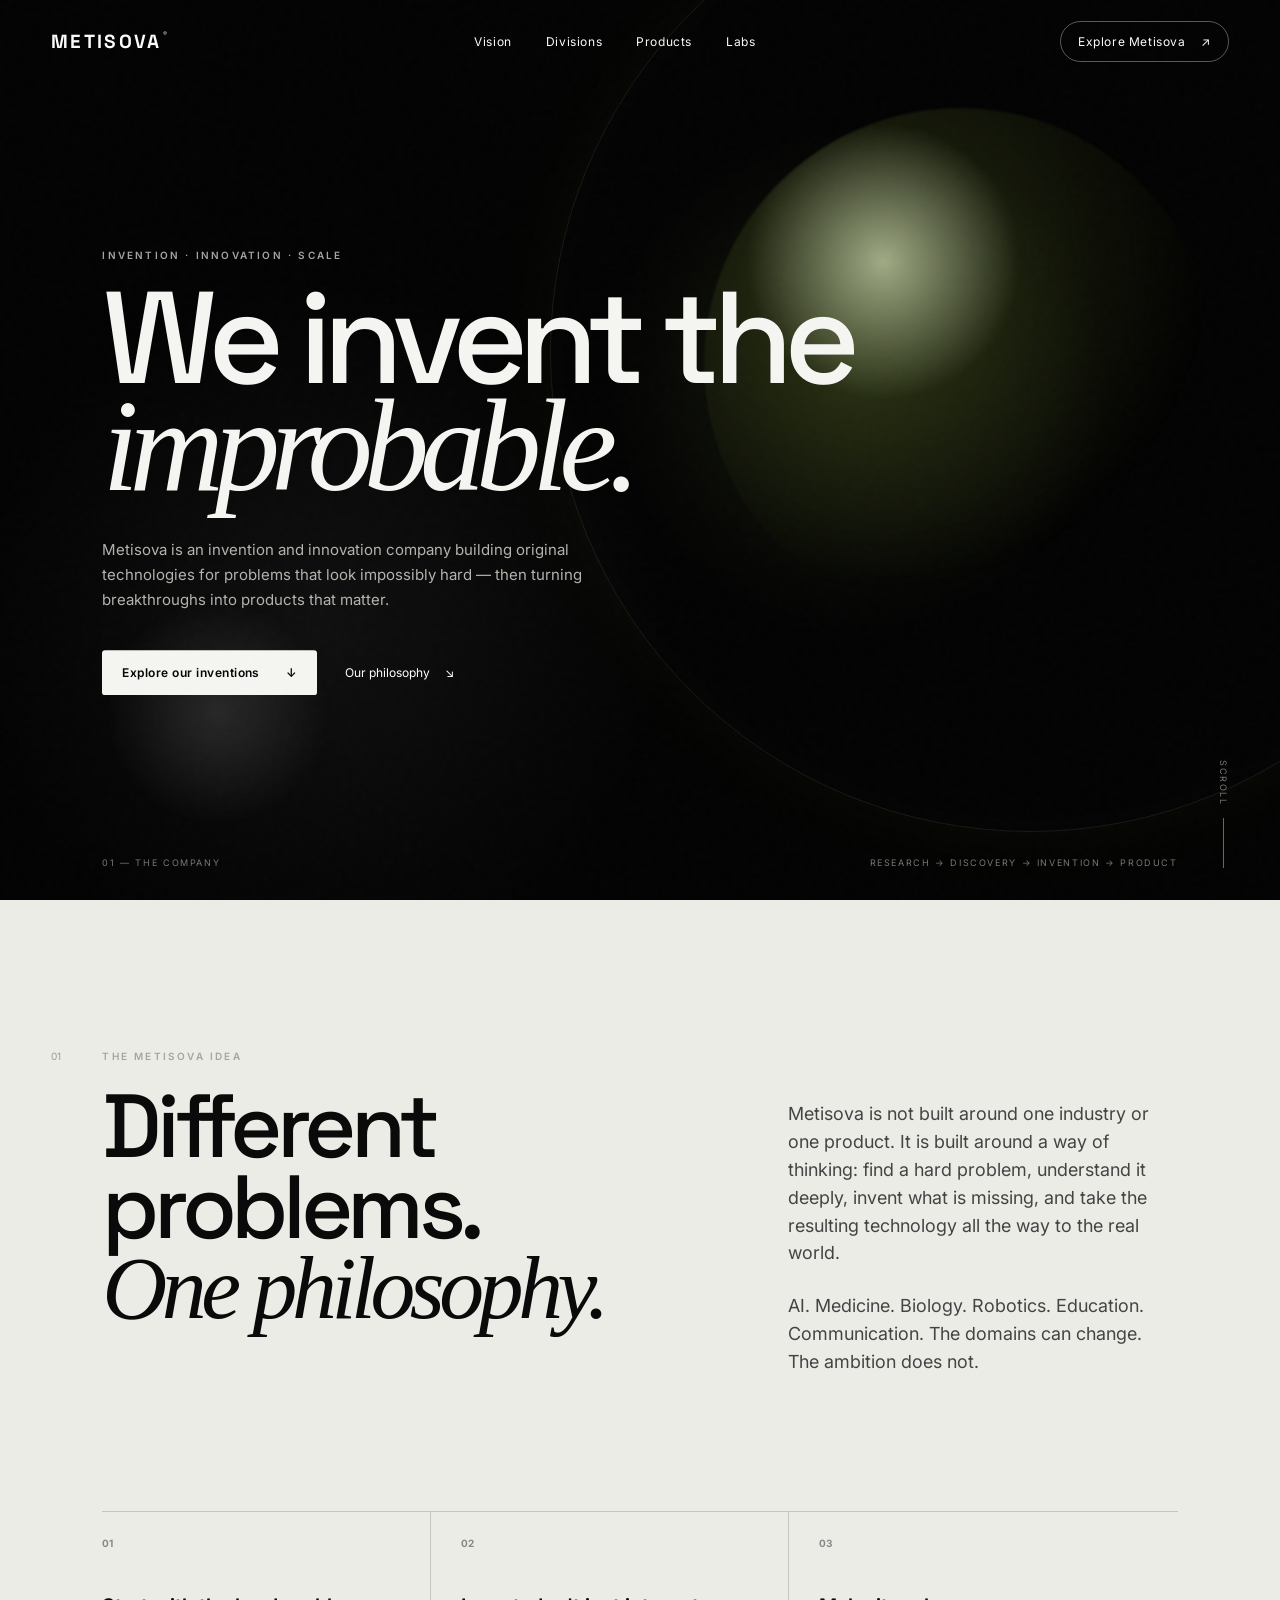
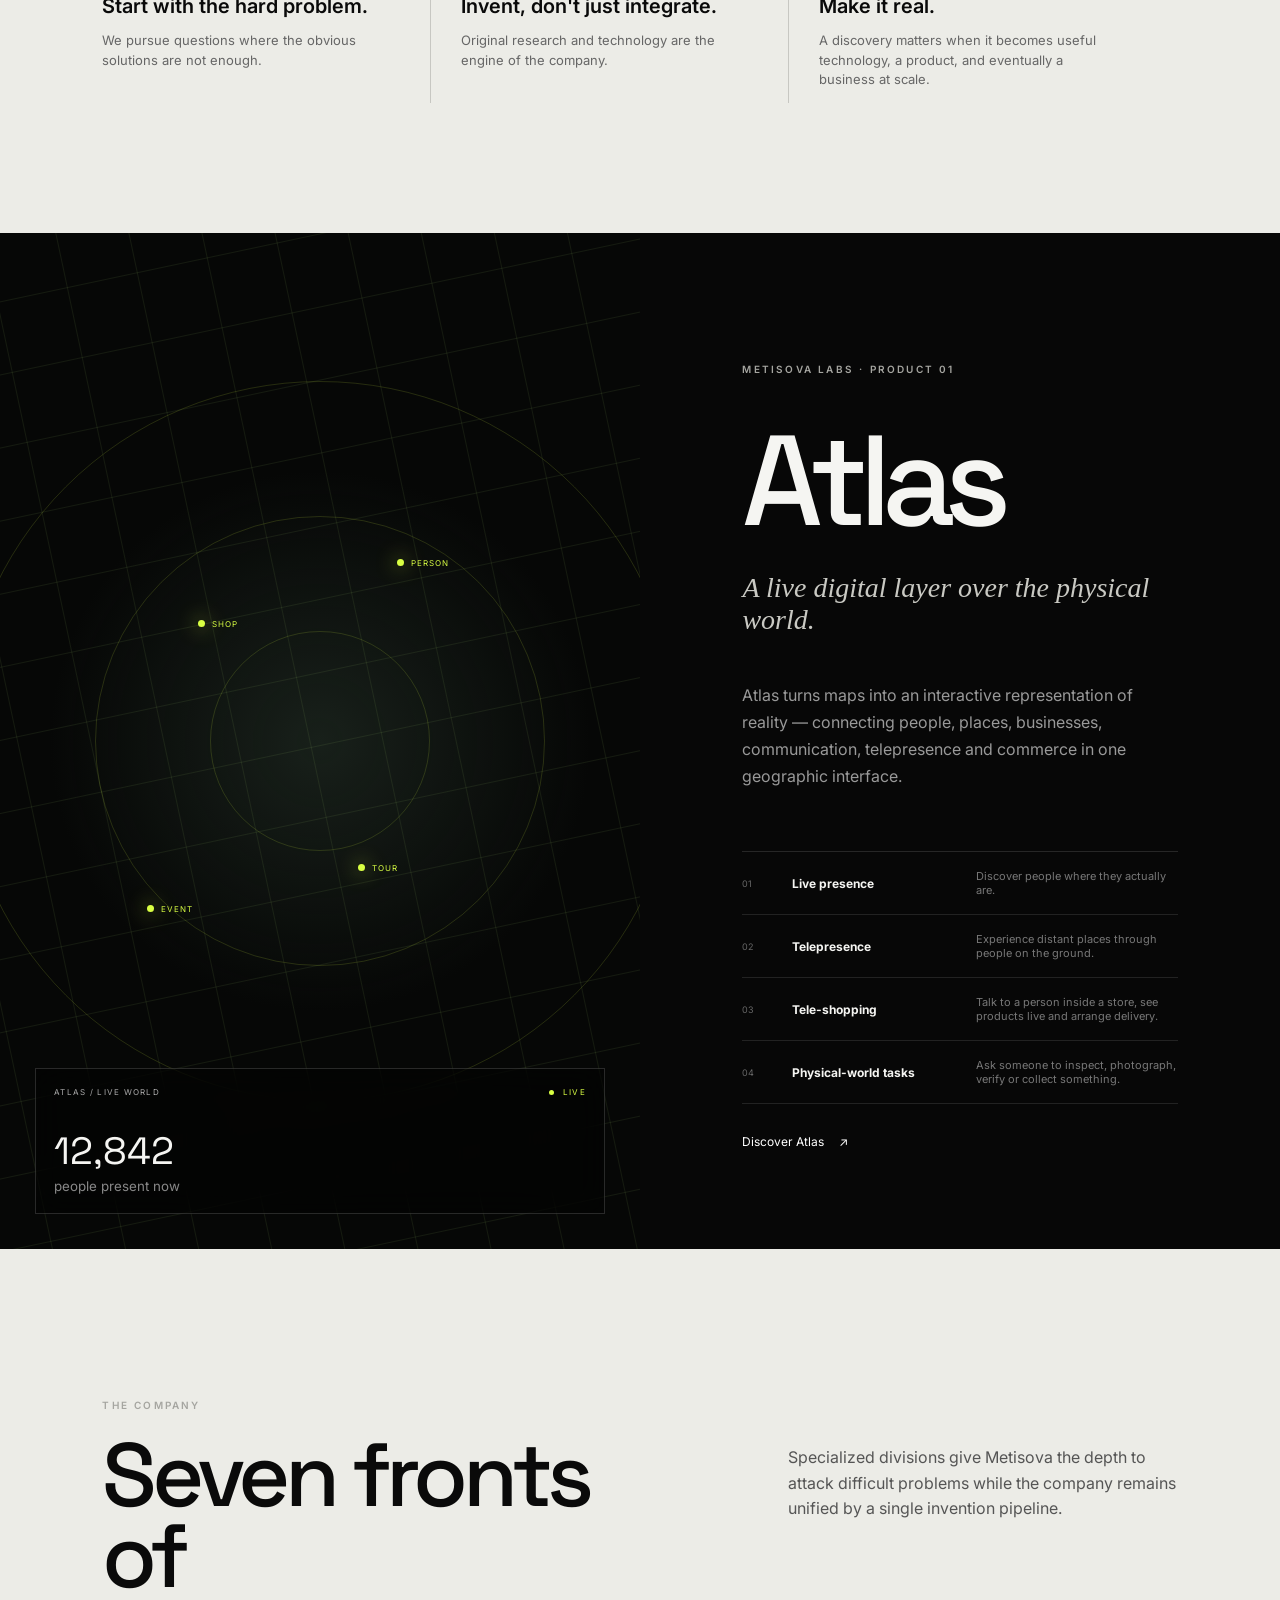
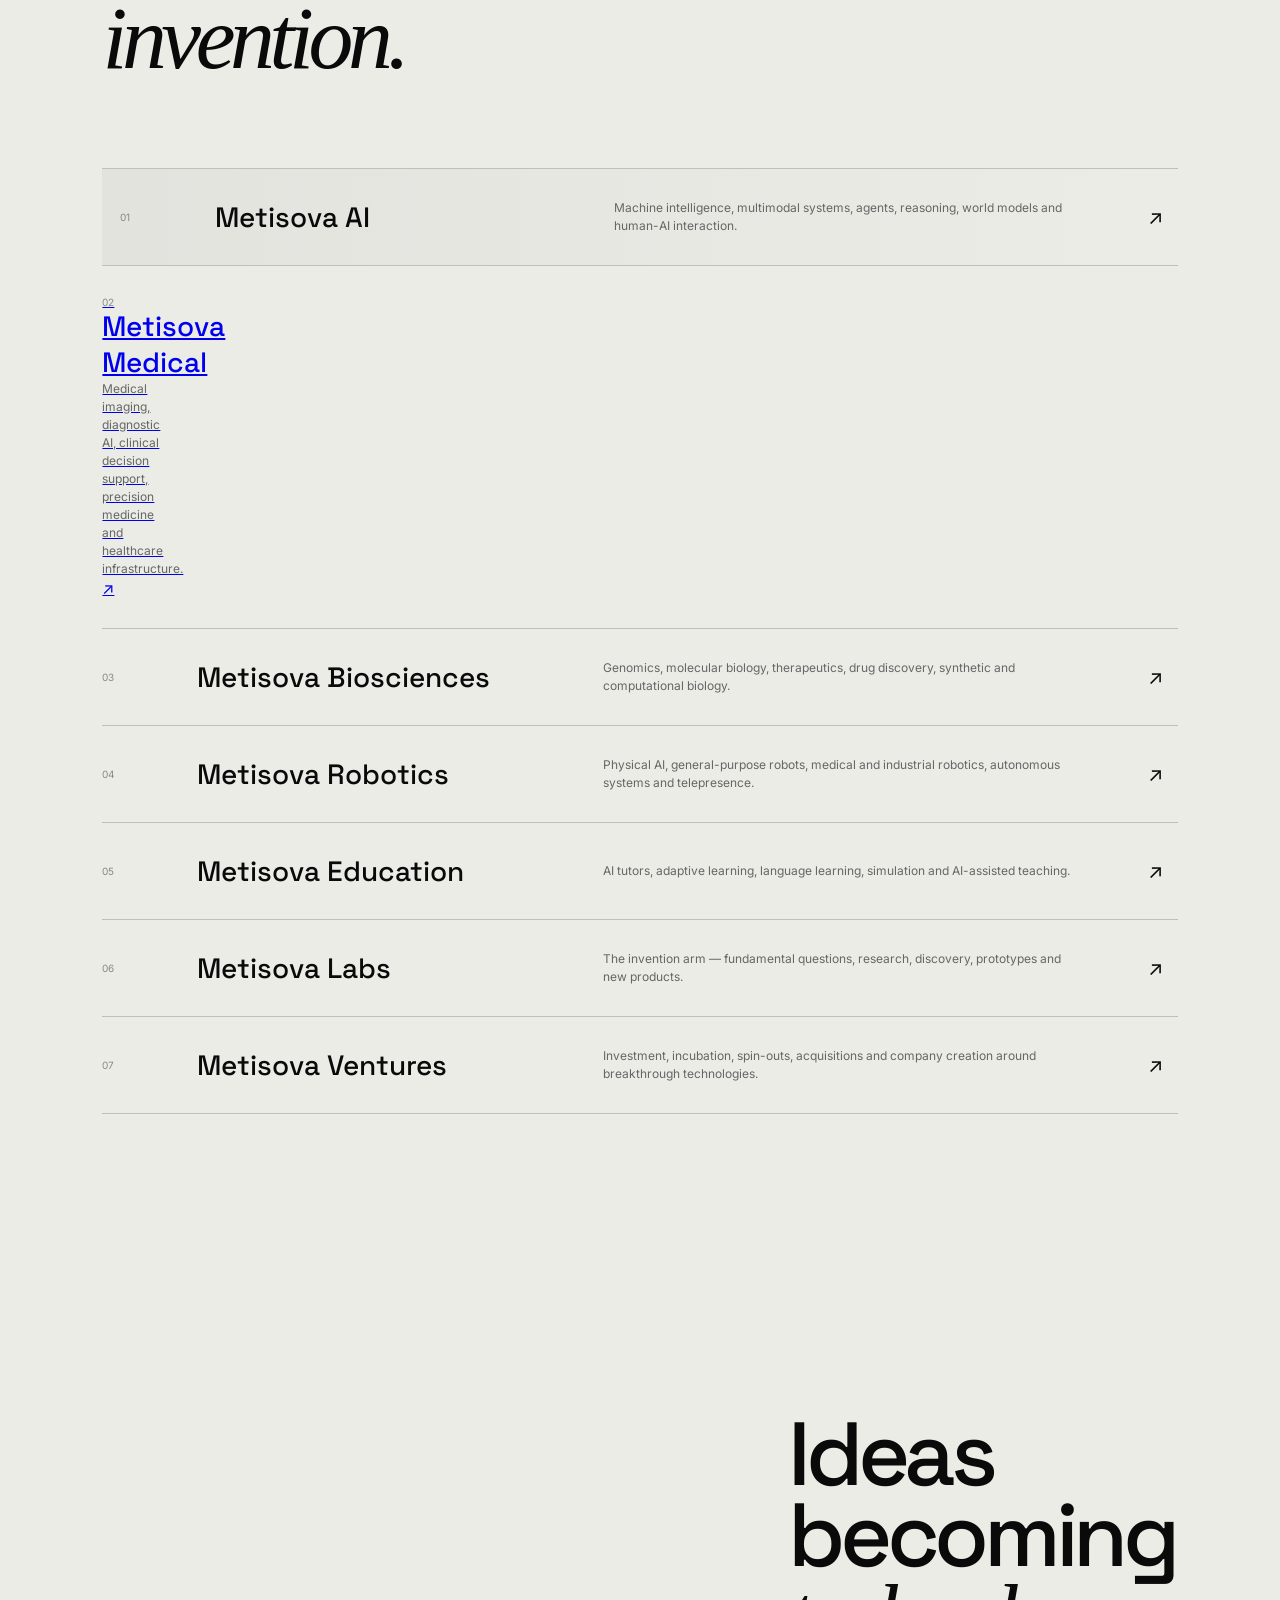
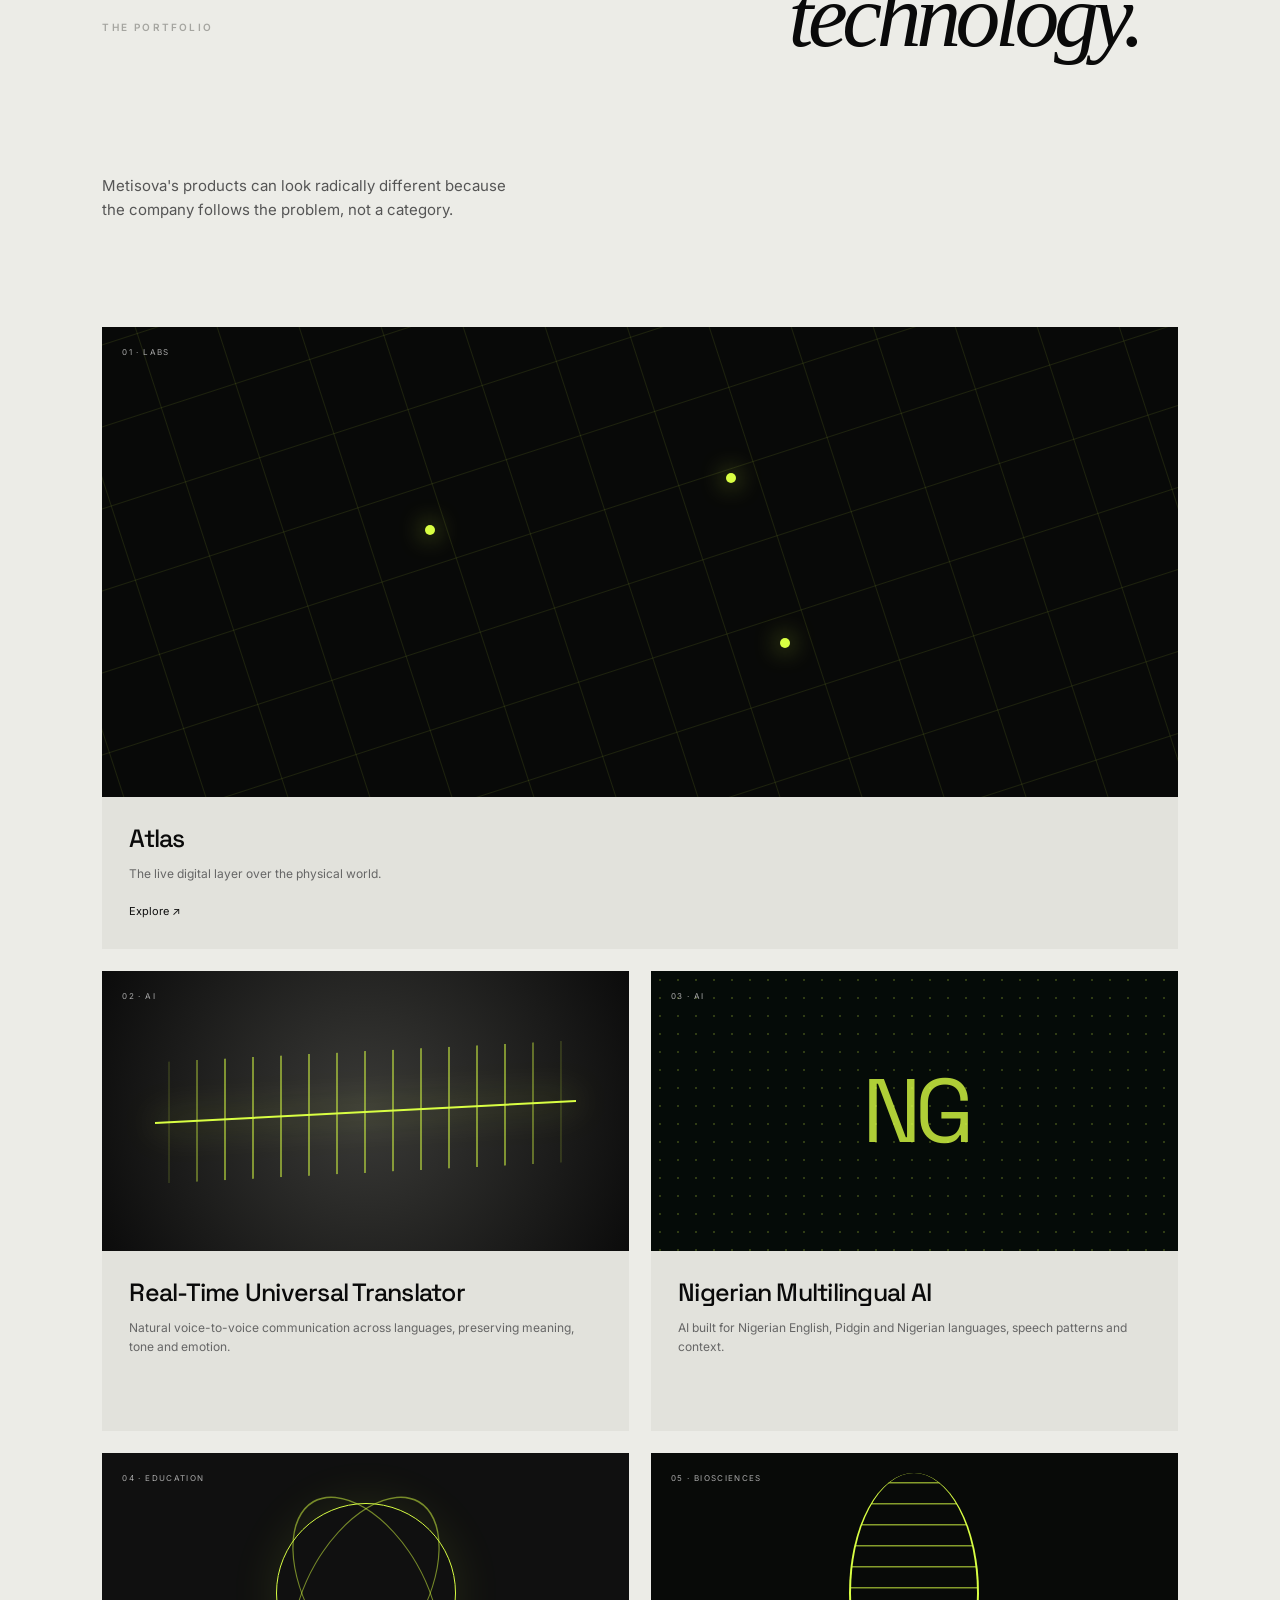
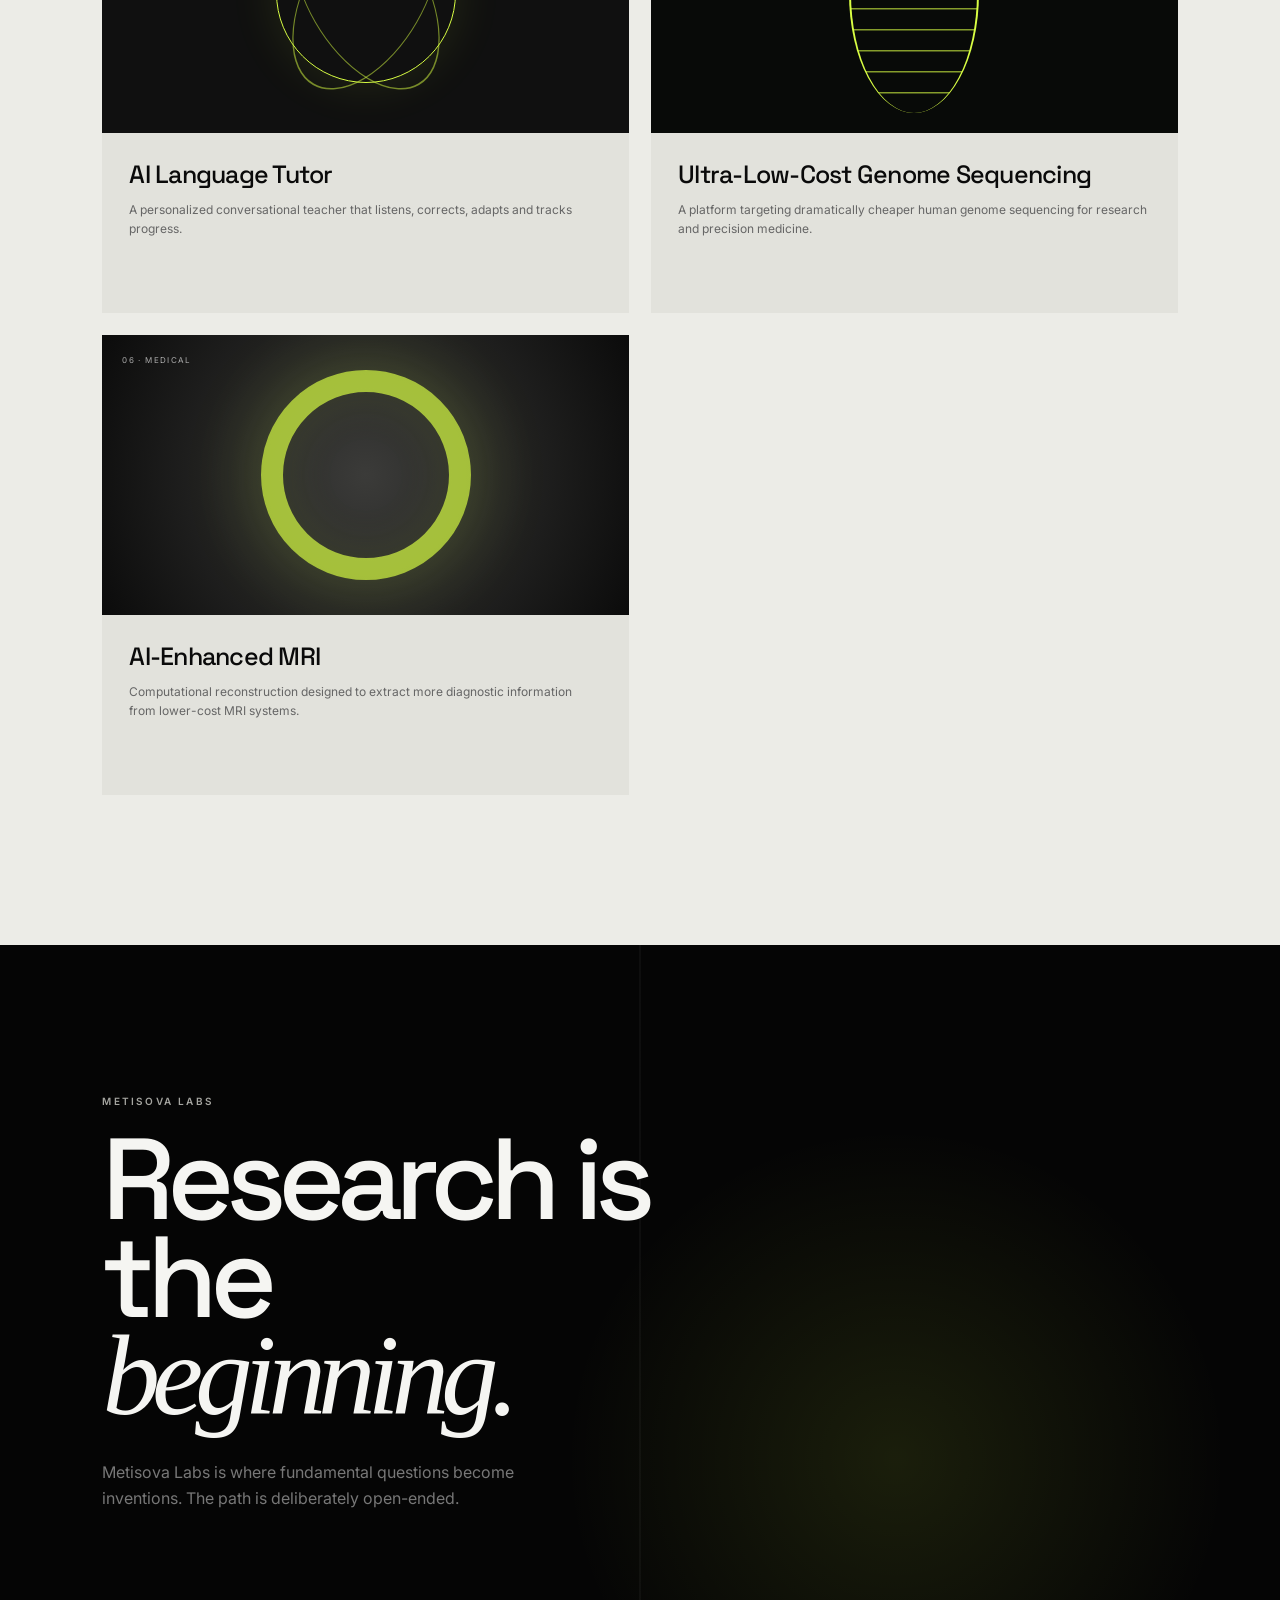
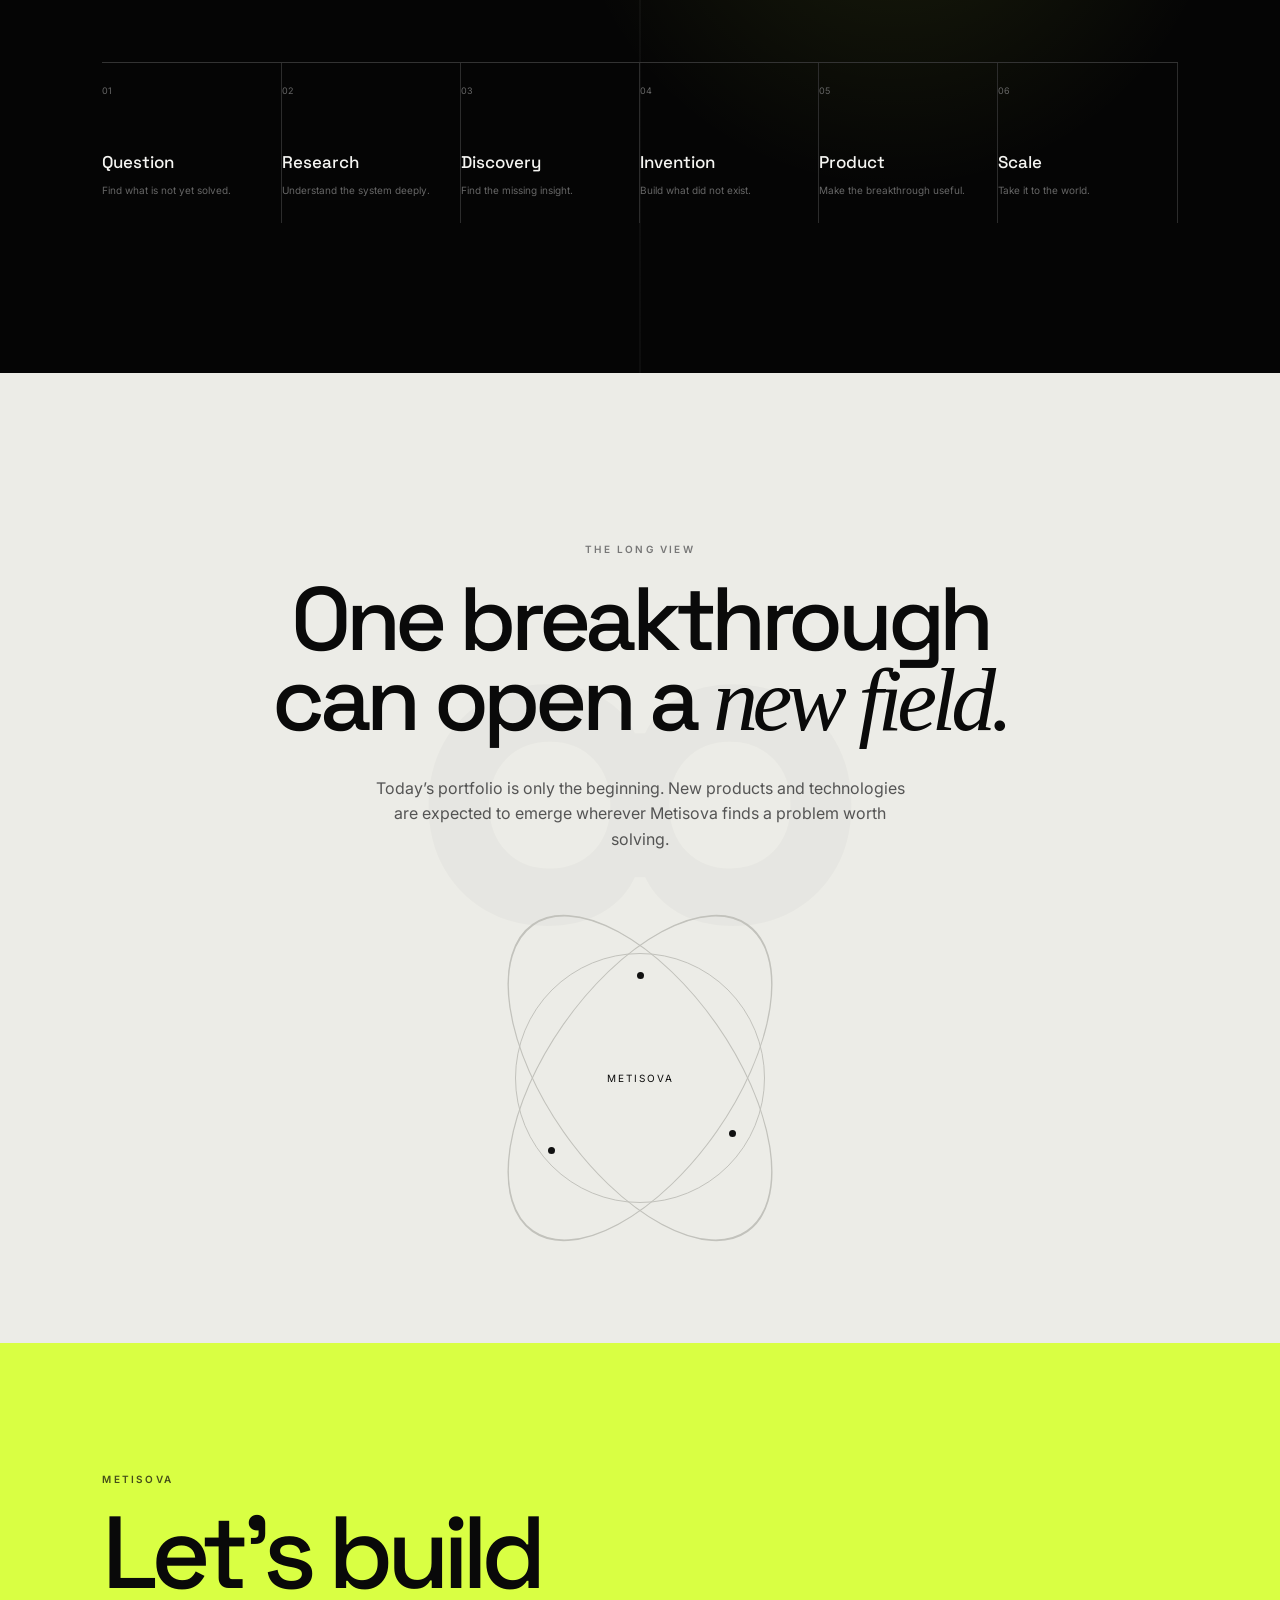
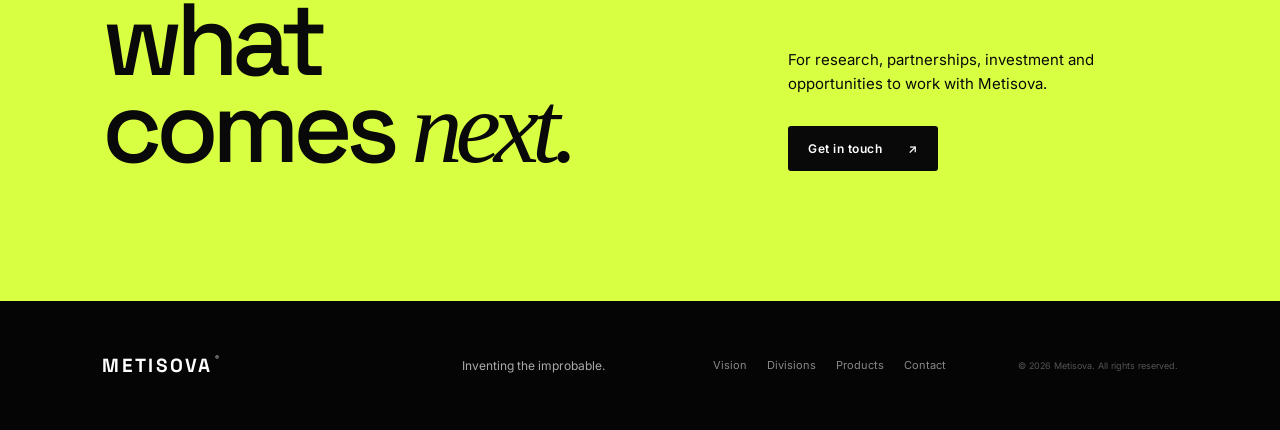
==== commit 1922ddb4: "Update index.html" ====
--- a/index.html
+++ b/index.html
@@ -102,7 +102,7 @@
       </div>
       <div class="division-list">
         <article class="division active" data-number="01" data-name="AI" data-image="ai"><div class="dnum">01</div><h3>Metisova AI</h3><p>Machine intelligence, multimodal systems, agents, reasoning, world models and human-AI interaction.</p><span>↗</span></article>
-        <article class="division" href="https://medical.metisova.com" data-number="02" data-name="Medical" data-image="medical"><div class="dnum">02</div><h3>Metisova Medical</h3><p>Medical imaging, diagnostic AI, clinical decision support, precision medicine and healthcare infrastructure.</p><span>↗</span></article>
+        <article class="division" data-number="02" data-name="Medical" data-image="medical"> <a href="https://medical.metisova.com"><div class="dnum">02</div><h3>Metisova Medical</h3><p>Medical imaging, diagnostic AI, clinical decision support, precision medicine and healthcare infrastructure.</p><span>↗</span></a></article>
         <article class="division" data-number="03" data-name="Biosciences" data-image="bio"><div class="dnum">03</div><h3>Metisova Biosciences</h3><p>Genomics, molecular biology, therapeutics, drug discovery, synthetic and computational biology.</p><span>↗</span></article>
         <article class="division" data-number="04" data-name="Robotics" data-image="robotics"><div class="dnum">04</div><h3>Metisova Robotics</h3><p>Physical AI, general-purpose robots, medical and industrial robotics, autonomous systems and telepresence.</p><span>↗</span></article>
         <article class="division" data-number="05" data-name="Education" data-image="education"><div class="dnum">05</div><h3>Metisova Education</h3><p>AI tutors, adaptive learning, language learning, simulation and AI-assisted teaching.</p><span>↗</span></article>
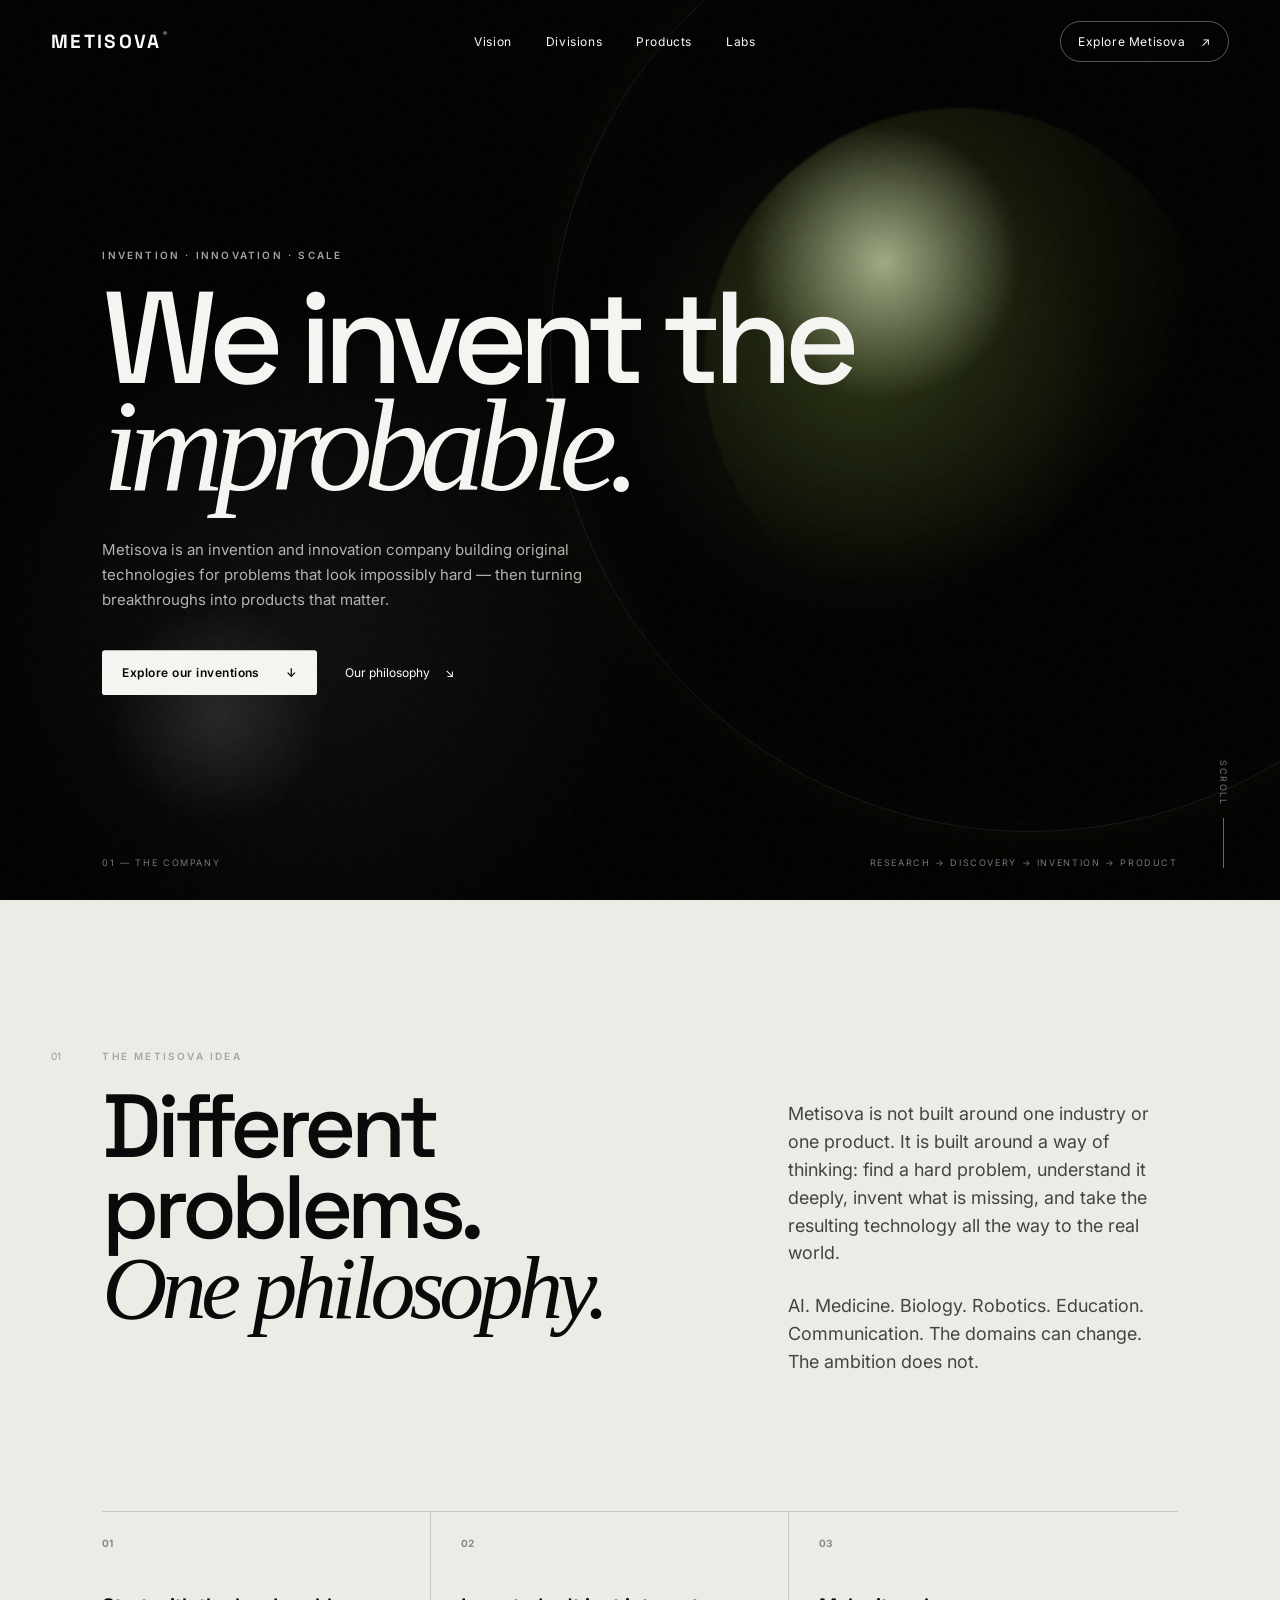
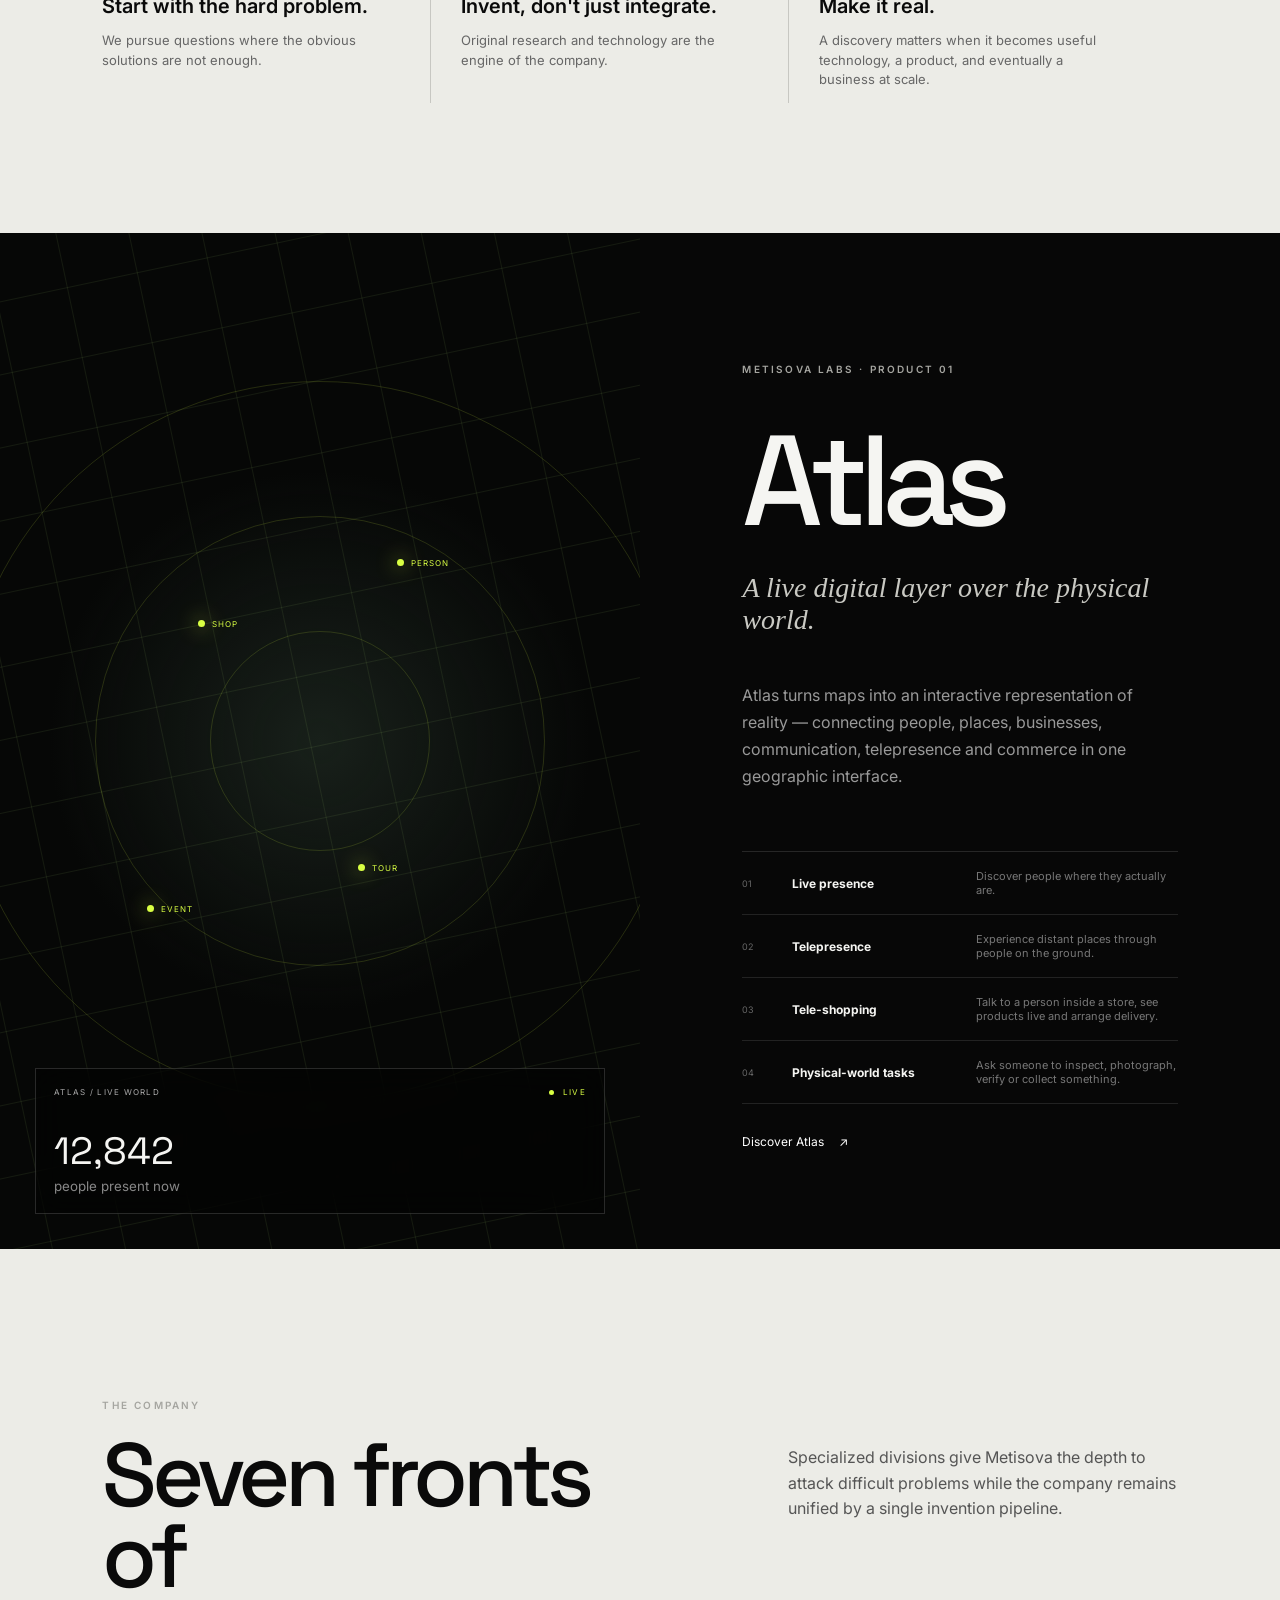
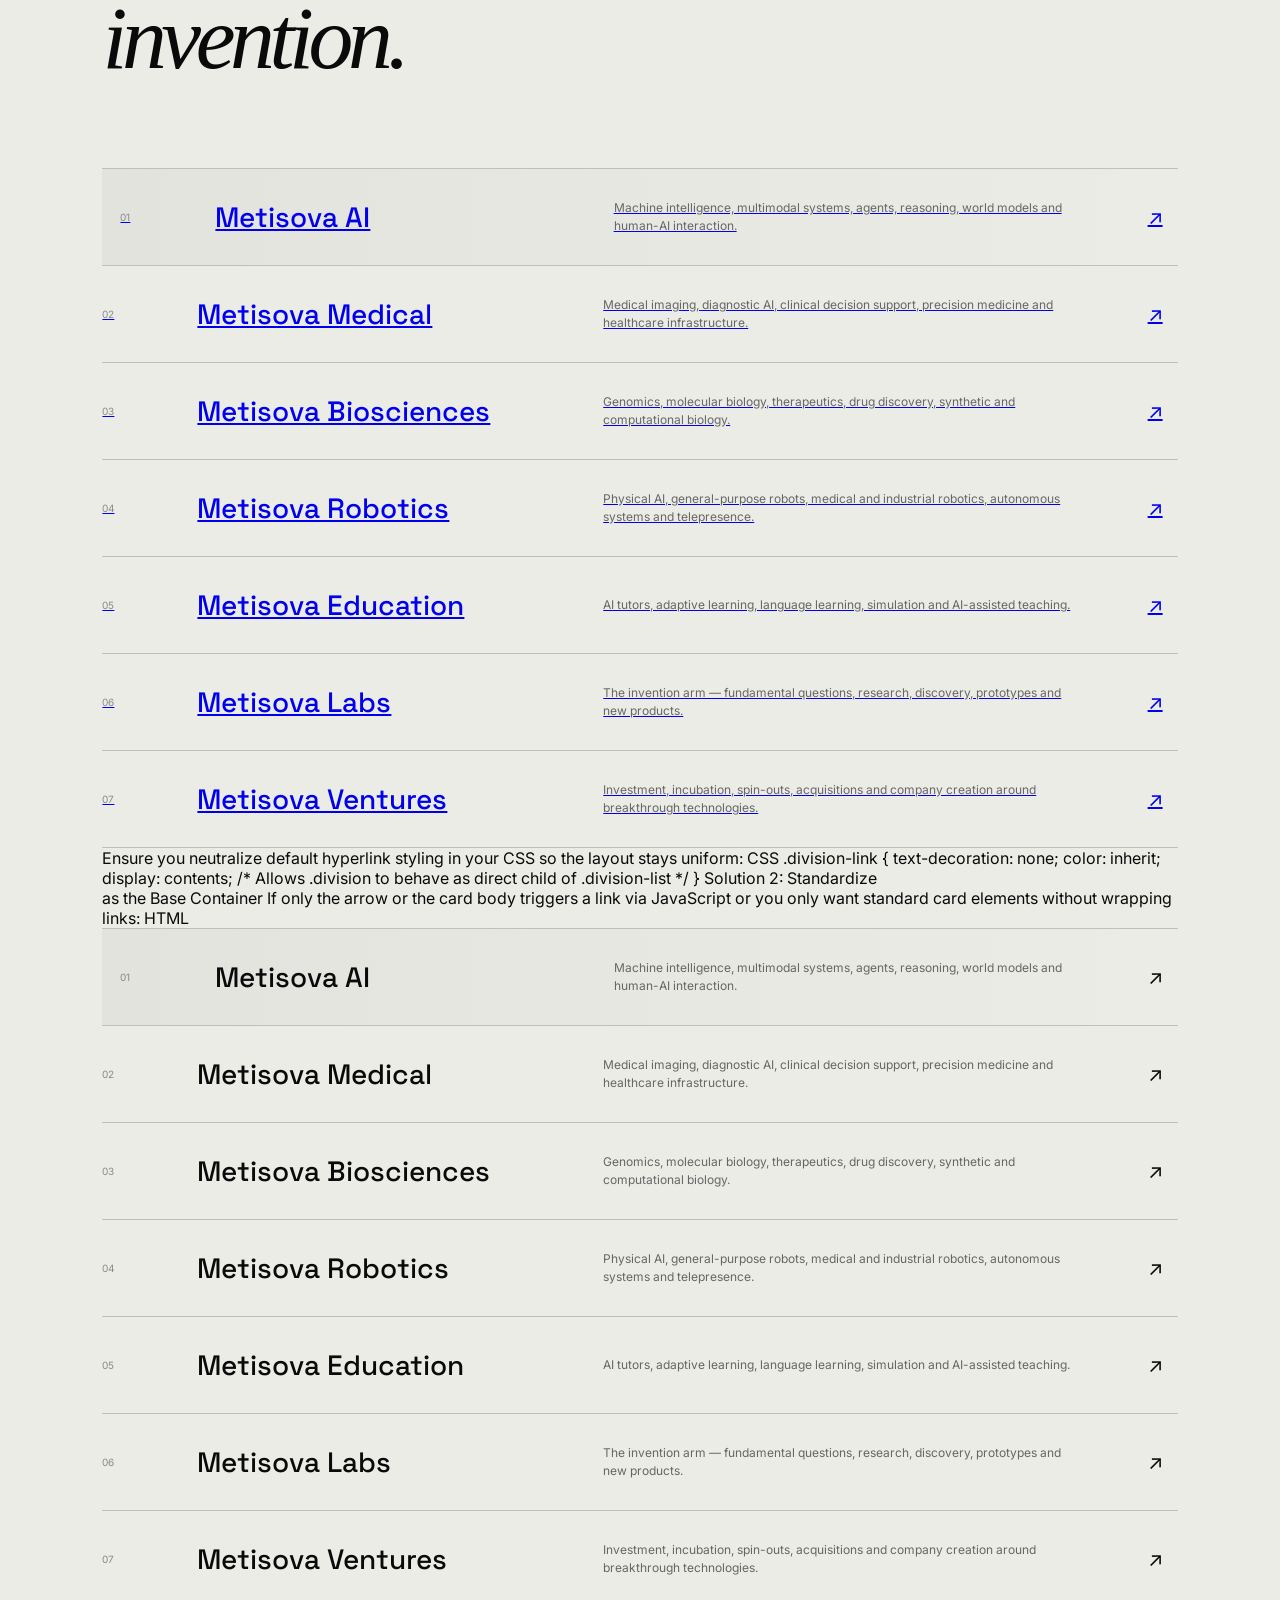
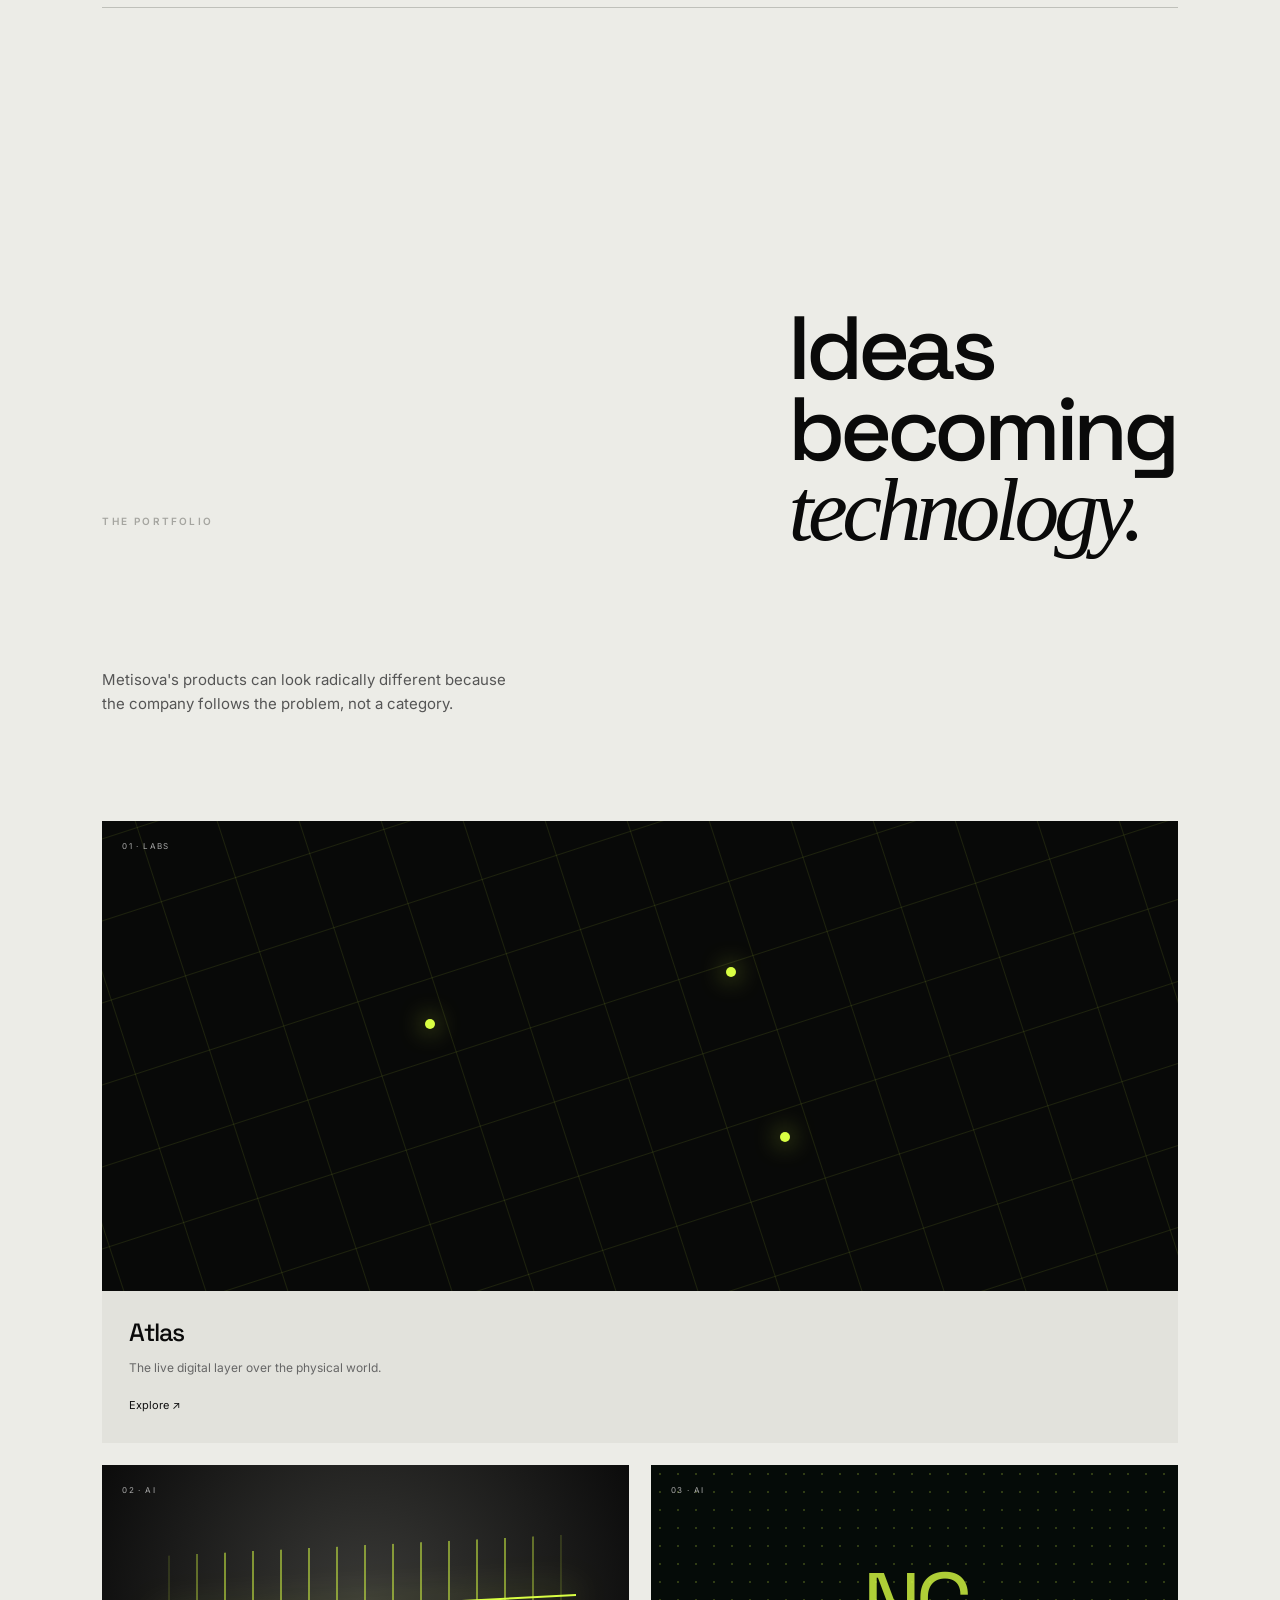
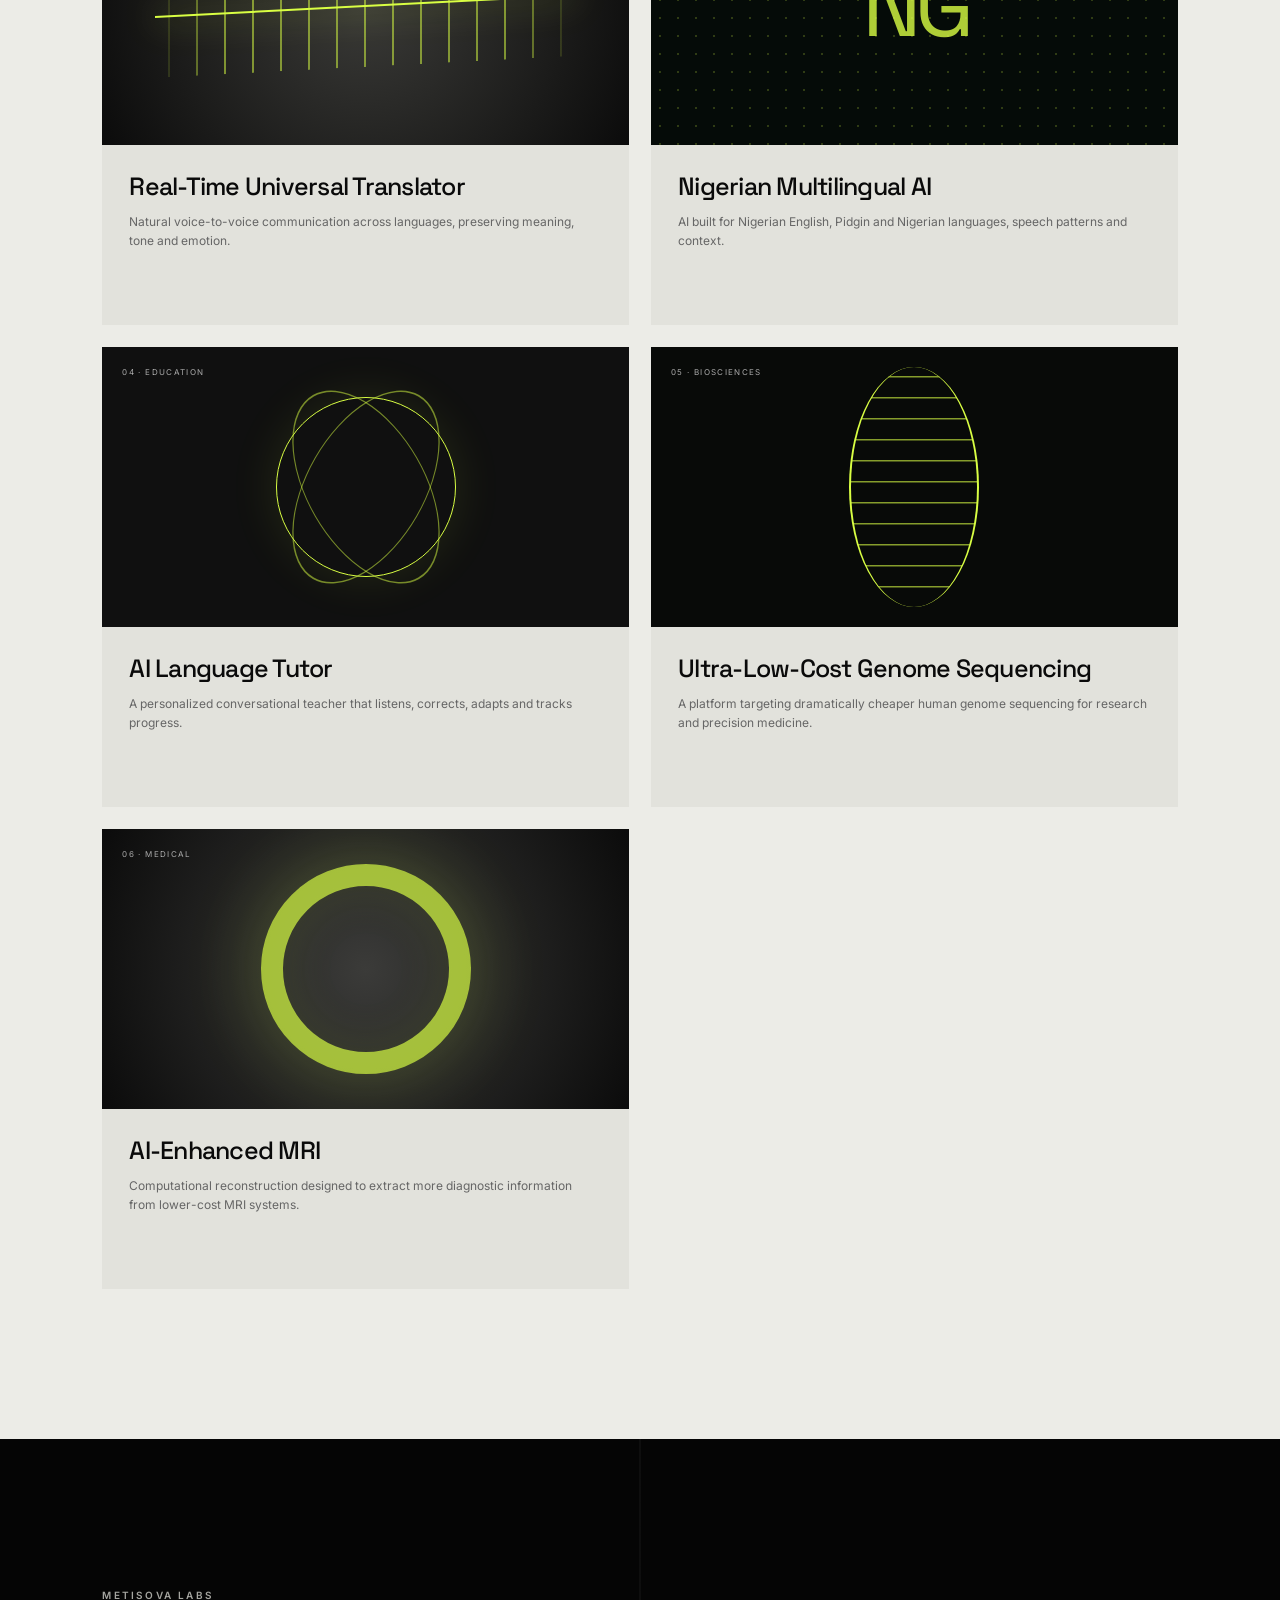
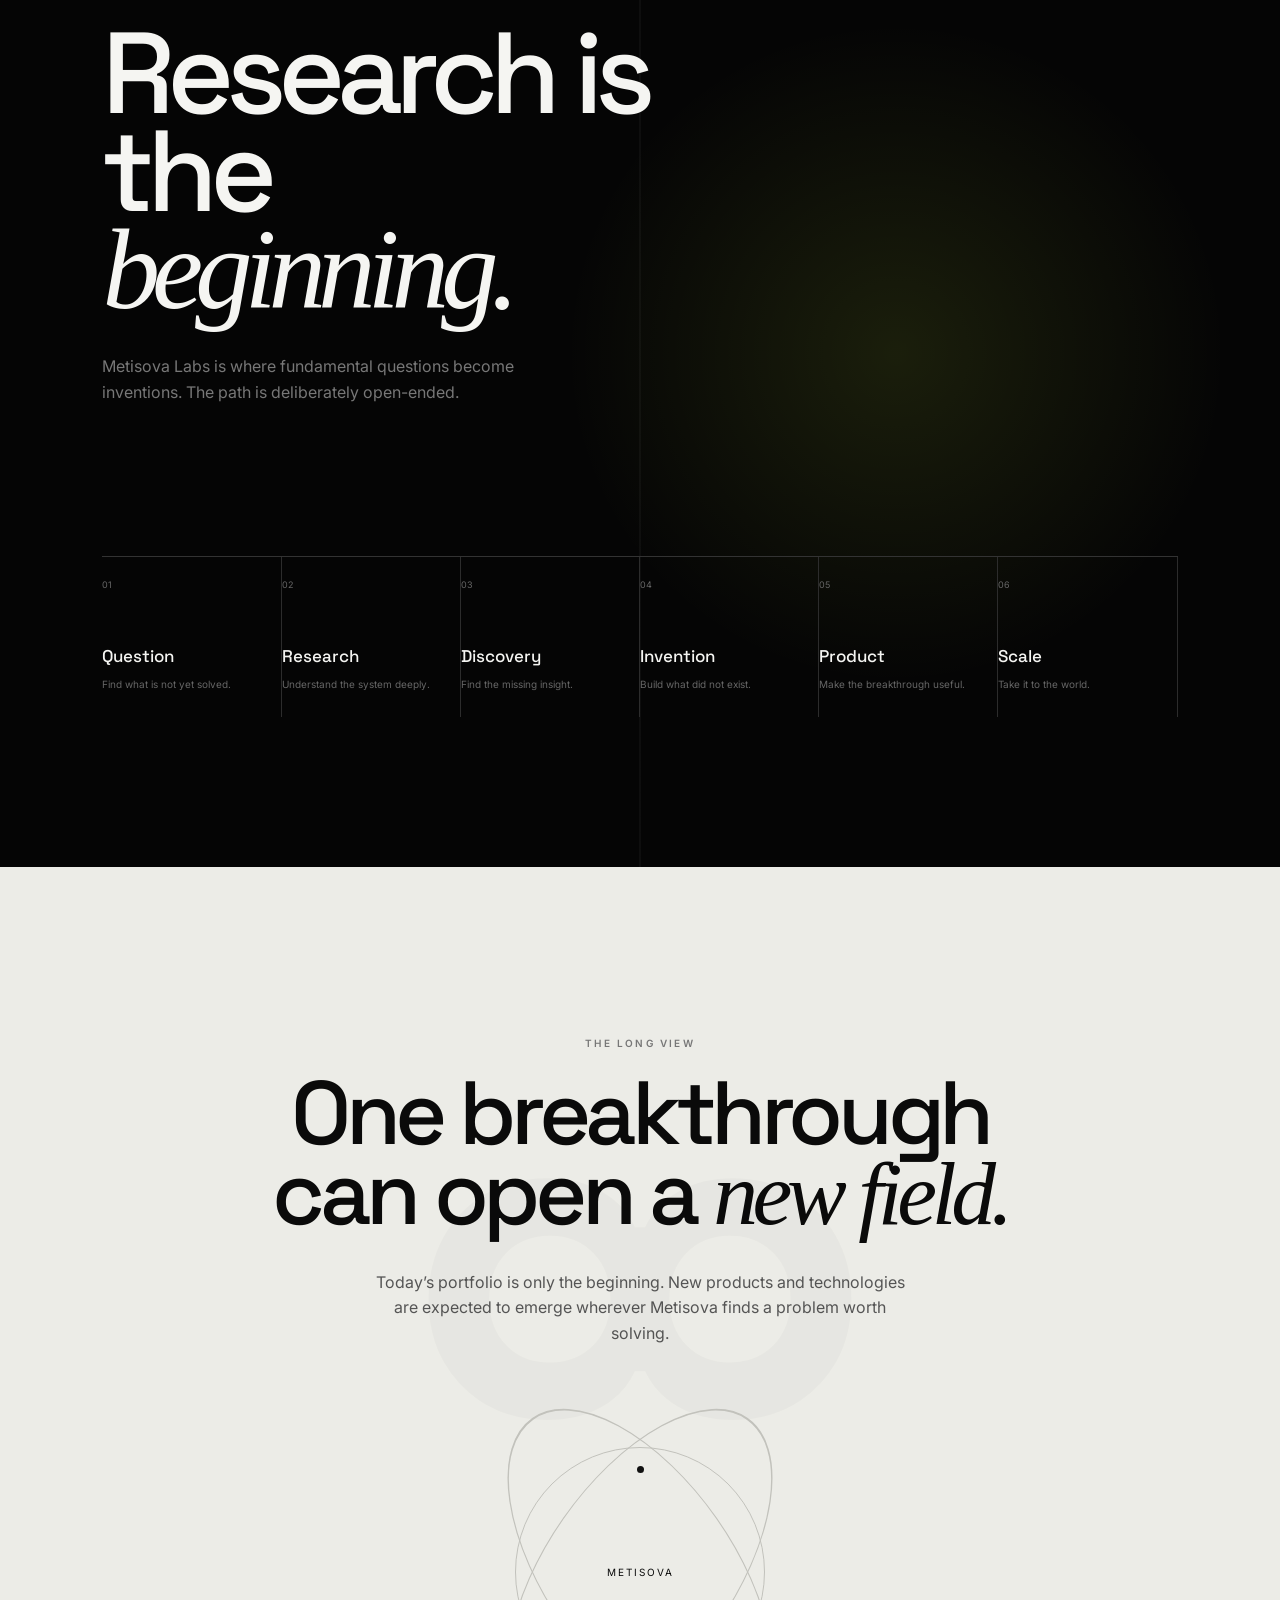
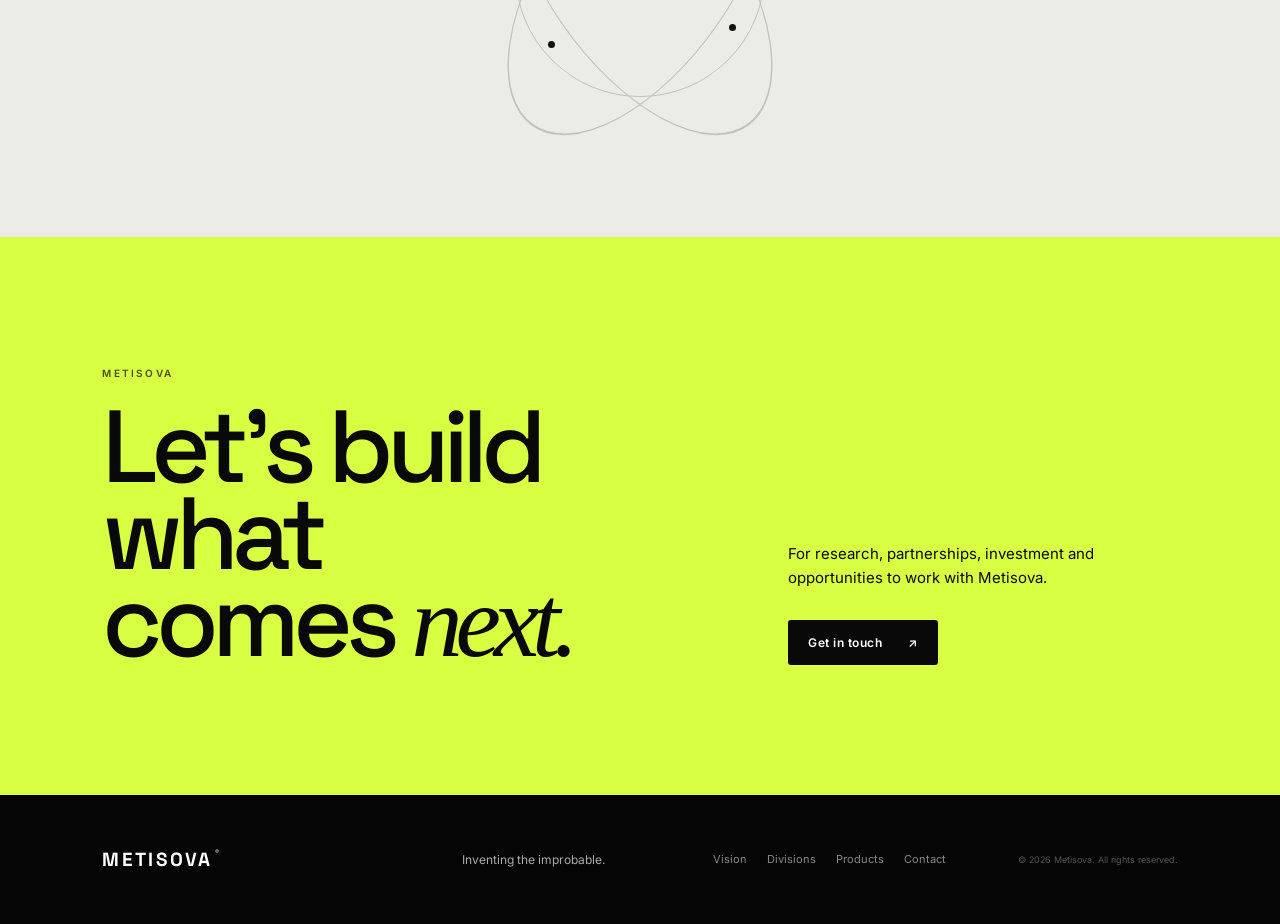
==== commit 73439a53: "Update index.html" ====
--- a/index.html
+++ b/index.html
@@ -100,15 +100,133 @@
         <div><p class="eyebrow">THE COMPANY</p><h2>Seven fronts of<br><span>invention.</span></h2></div>
         <p>Specialized divisions give Metisova the depth to attack difficult problems while the company remains unified by a single invention pipeline.</p>
       </div>
-      <div class="division-list">
-        <article class="division active" data-number="01" data-name="AI" data-image="ai"><div class="dnum">01</div><h3>Metisova AI</h3><p>Machine intelligence, multimodal systems, agents, reasoning, world models and human-AI interaction.</p><span>↗</span></article>
-        <article class="division" data-number="02" data-name="Medical" data-image="medical"> <a href="https://medical.metisova.com"><div class="dnum">02</div><h3>Metisova Medical</h3><p>Medical imaging, diagnostic AI, clinical decision support, precision medicine and healthcare infrastructure.</p><span>↗</span></a></article>
-        <article class="division" data-number="03" data-name="Biosciences" data-image="bio"><div class="dnum">03</div><h3>Metisova Biosciences</h3><p>Genomics, molecular biology, therapeutics, drug discovery, synthetic and computational biology.</p><span>↗</span></article>
-        <article class="division" data-number="04" data-name="Robotics" data-image="robotics"><div class="dnum">04</div><h3>Metisova Robotics</h3><p>Physical AI, general-purpose robots, medical and industrial robotics, autonomous systems and telepresence.</p><span>↗</span></article>
-        <article class="division" data-number="05" data-name="Education" data-image="education"><div class="dnum">05</div><h3>Metisova Education</h3><p>AI tutors, adaptive learning, language learning, simulation and AI-assisted teaching.</p><span>↗</span></article>
-        <article class="division" data-number="06" data-name="Labs" data-image="labs"><div class="dnum">06</div><h3>Metisova Labs</h3><p>The invention arm — fundamental questions, research, discovery, prototypes and new products.</p><span>↗</span></article>
-        <article class="division" data-number="07" data-name="Ventures" data-image="ventures"><div class="dnum">07</div><h3>Metisova Ventures</h3><p>Investment, incubation, spin-outs, acquisitions and company creation around breakthrough technologies.</p><span>↗</span></article>
-      </div>
+    <div class="division-list">
+  <a href="https://ai.metisova.com" class="division-link">
+    <article class="division active" data-number="01" data-name="AI" data-image="ai">
+      <div class="dnum">01</div>
+      <h3>Metisova AI</h3>
+      <p>Machine intelligence, multimodal systems, agents, reasoning, world models and human-AI interaction.</p>
+      <span>↗</span>
+    </article>
+  </a>
+
+  <a href="https://medical.metisova.com" class="division-link">
+    <article class="division" data-number="02" data-name="Medical" data-image="medical">
+      <div class="dnum">02</div>
+      <h3>Metisova Medical</h3>
+      <p>Medical imaging, diagnostic AI, clinical decision support, precision medicine and healthcare infrastructure.</p>
+      <span>↗</span>
+    </article>
+  </a>
+
+  <a href="https://biosciences.metisova.com" class="division-link">
+    <article class="division" data-number="03" data-name="Biosciences" data-image="bio">
+      <div class="dnum">03</div>
+      <h3>Metisova Biosciences</h3>
+      <p>Genomics, molecular biology, therapeutics, drug discovery, synthetic and computational biology.</p>
+      <span>↗</span>
+    </article>
+  </a>
+
+  <a href="https://robotics.metisova.com" class="division-link">
+    <article class="division" data-number="04" data-name="Robotics" data-image="robotics">
+      <div class="dnum">04</div>
+      <h3>Metisova Robotics</h3>
+      <p>Physical AI, general-purpose robots, medical and industrial robotics, autonomous systems and telepresence.</p>
+      <span>↗</span>
+    </article>
+  </a>
+
+  <a href="https://education.metisova.com" class="division-link">
+    <article class="division" data-number="05" data-name="Education" data-image="education">
+      <div class="dnum">05</div>
+      <h3>Metisova Education</h3>
+      <p>AI tutors, adaptive learning, language learning, simulation and AI-assisted teaching.</p>
+      <span>↗</span>
+    </article>
+  </a>
+
+  <a href="https://labs.metisova.com" class="division-link">
+    <article class="division" data-number="06" data-name="Labs" data-image="labs">
+      <div class="dnum">06</div>
+      <h3>Metisova Labs</h3>
+      <p>The invention arm — fundamental questions, research, discovery, prototypes and new products.</p>
+      <span>↗</span>
+    </article>
+  </a>
+
+  <a href="https://ventures.metisova.com" class="division-link">
+    <article class="division" data-number="07" data-name="Ventures" data-image="ventures">
+      <div class="dnum">07</div>
+      <h3>Metisova Ventures</h3>
+      <p>Investment, incubation, spin-outs, acquisitions and company creation around breakthrough technologies.</p>
+      <span>↗</span>
+    </article>
+  </a>
+</div>
+Ensure you neutralize default hyperlink styling in your CSS so the layout stays uniform:
+
+CSS
+.division-link {
+  text-decoration: none;
+  color: inherit;
+  display: contents; /* Allows .division to behave as direct child of .division-list */
+}
+Solution 2: Standardize <article> as the Base Container
+If only the arrow or the card body triggers a link via JavaScript or you only want standard card elements without wrapping links:
+
+HTML
+<div class="division-list">
+  <article class="division active" data-number="01" data-name="AI" data-image="ai">
+    <div class="dnum">01</div>
+    <h3>Metisova AI</h3>
+    <p>Machine intelligence, multimodal systems, agents, reasoning, world models and human-AI interaction.</p>
+    <span>↗</span>
+  </article>
+
+  <!-- 02 fixed to match the exact same DOM structure -->
+  <article class="division" data-number="02" data-name="Medical" data-image="medical" onclick="window.location.href='https://medical.metisova.com'">
+    <div class="dnum">02</div>
+    <h3>Metisova Medical</h3>
+    <p>Medical imaging, diagnostic AI, clinical decision support, precision medicine and healthcare infrastructure.</p>
+    <span>↗</span>
+  </article>
+
+  <article class="division" data-number="03" data-name="Biosciences" data-image="bio">
+    <div class="dnum">03</div>
+    <h3>Metisova Biosciences</h3>
+    <p>Genomics, molecular biology, therapeutics, drug discovery, synthetic and computational biology.</p>
+    <span>↗</span>
+  </article>
+
+  <article class="division" data-number="04" data-name="Robotics" data-image="robotics">
+    <div class="dnum">04</div>
+    <h3>Metisova Robotics</h3>
+    <p>Physical AI, general-purpose robots, medical and industrial robotics, autonomous systems and telepresence.</p>
+    <span>↗</span>
+  </article>
+
+  <article class="division" data-number="05" data-name="Education" data-image="education">
+    <div class="dnum">05</div>
+    <h3>Metisova Education</h3>
+    <p>AI tutors, adaptive learning, language learning, simulation and AI-assisted teaching.</p>
+    <span>↗</span>
+  </article>
+
+  <article class="division" data-number="06" data-name="Labs" data-image="labs">
+    <div class="dnum">06</div>
+    <h3>Metisova Labs</h3>
+    <p>The invention arm — fundamental questions, research, discovery, prototypes and new products.</p>
+    <span>↗</span>
+  </article>
+
+  <article class="division" data-number="07" data-name="Ventures" data-image="ventures">
+    <div class="dnum">07</div>
+    <h3>Metisova Ventures</h3>
+    <p>Investment, incubation, spin-outs, acquisitions and company creation around breakthrough technologies.</p>
+    <span>↗</span>
+  </article>
+</div>
     </section>
 
     <section class="products" id="products">
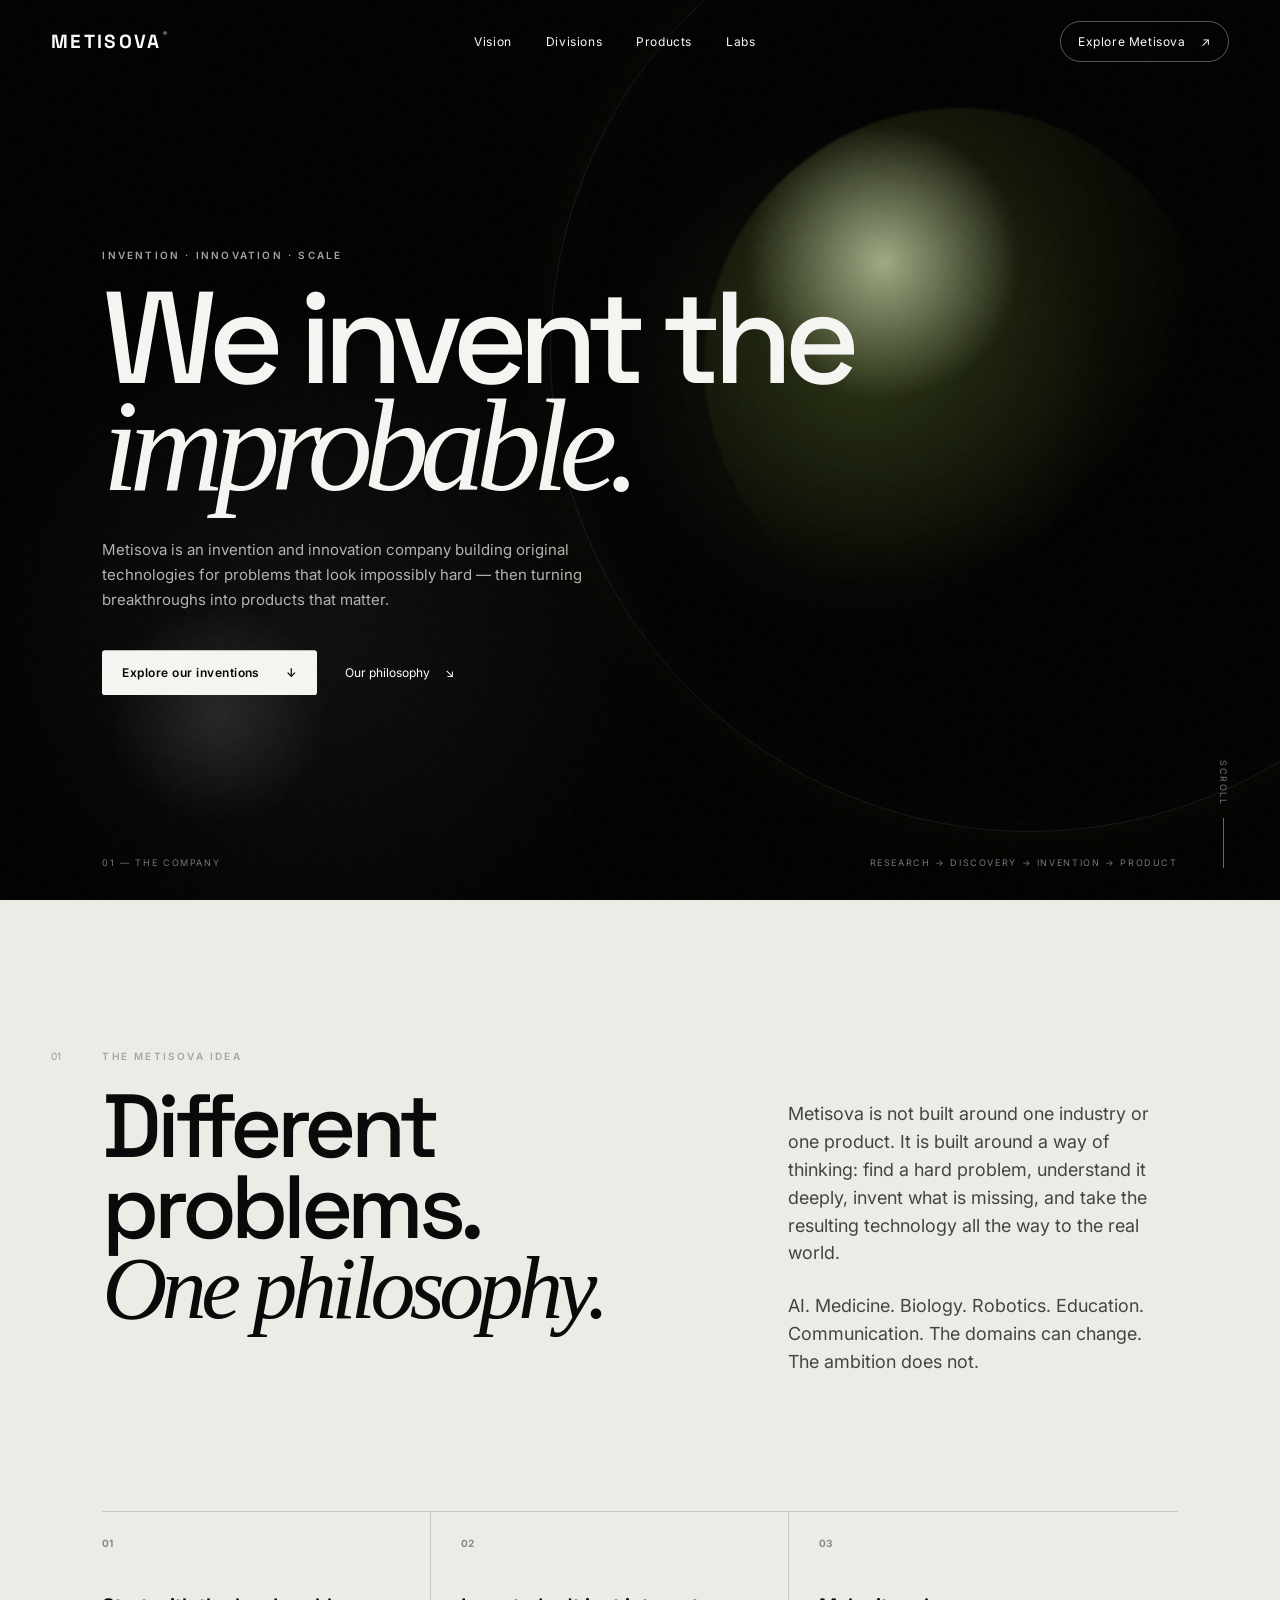
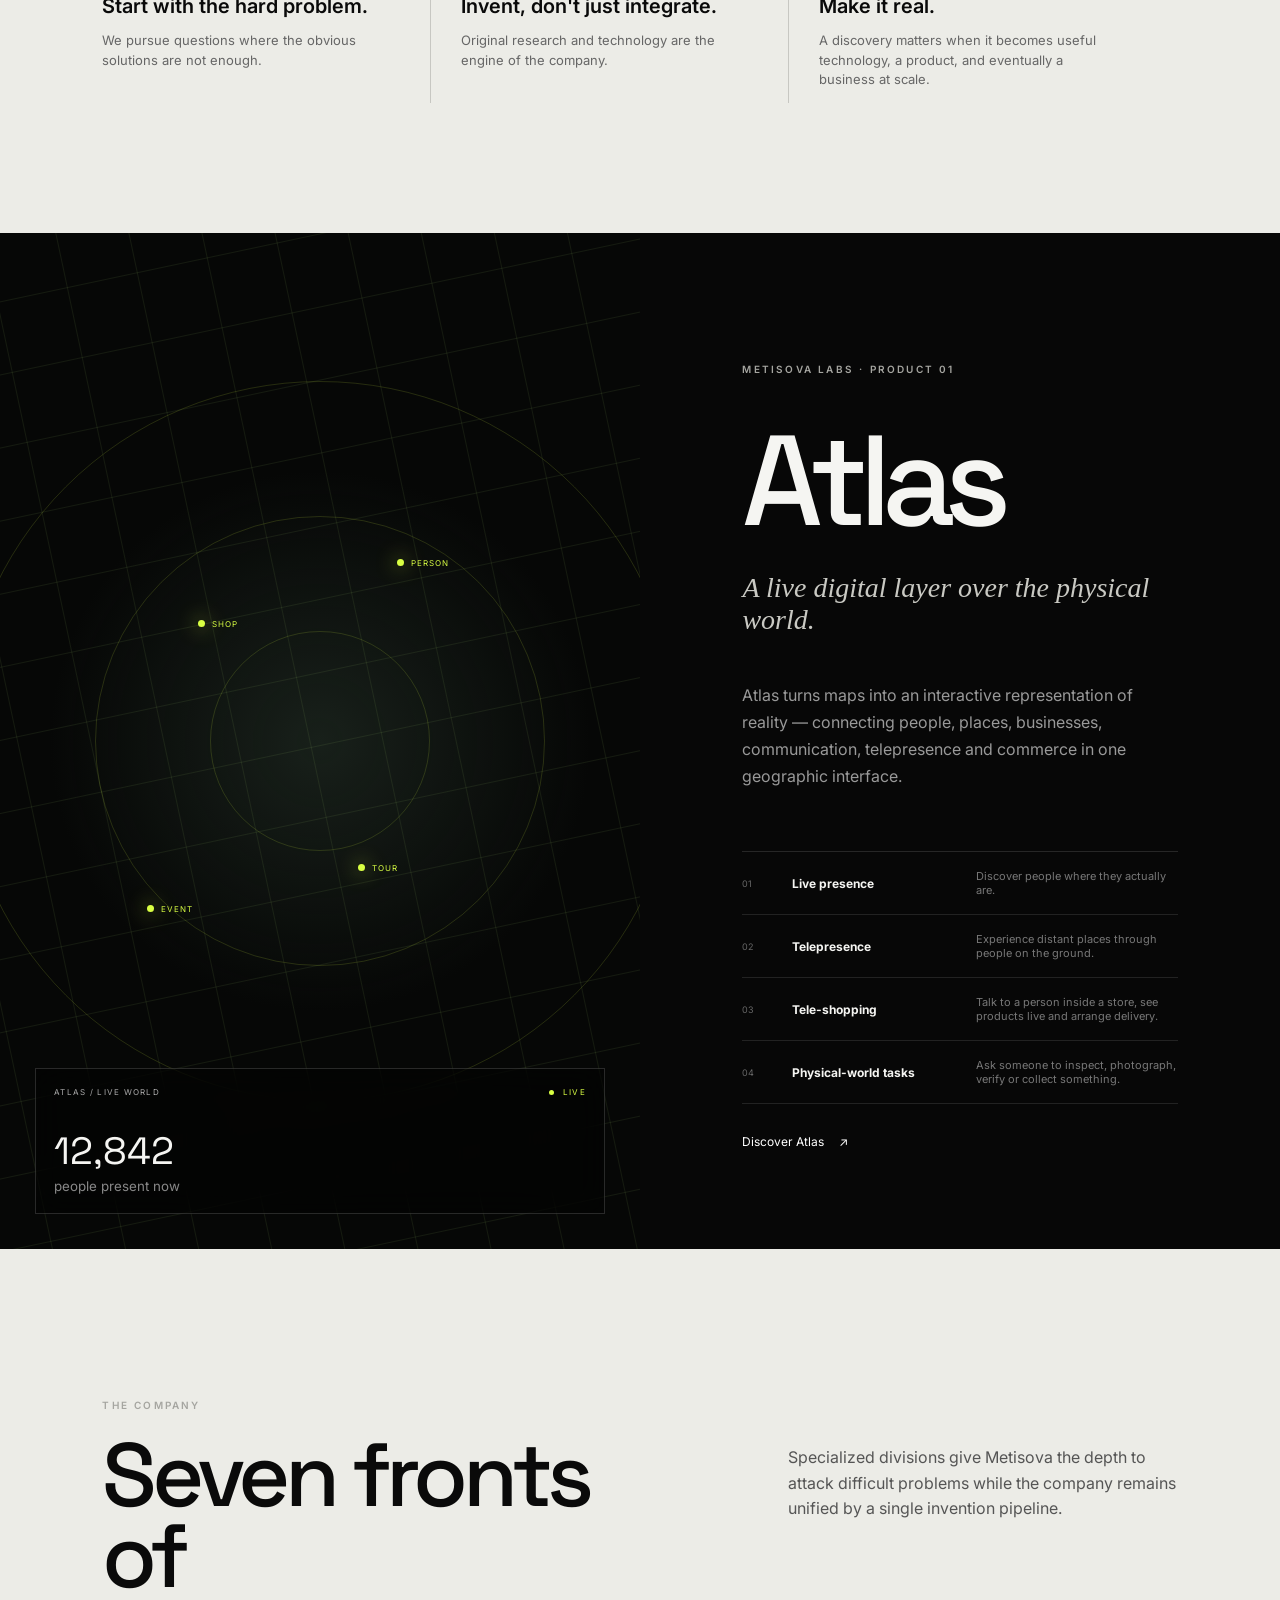
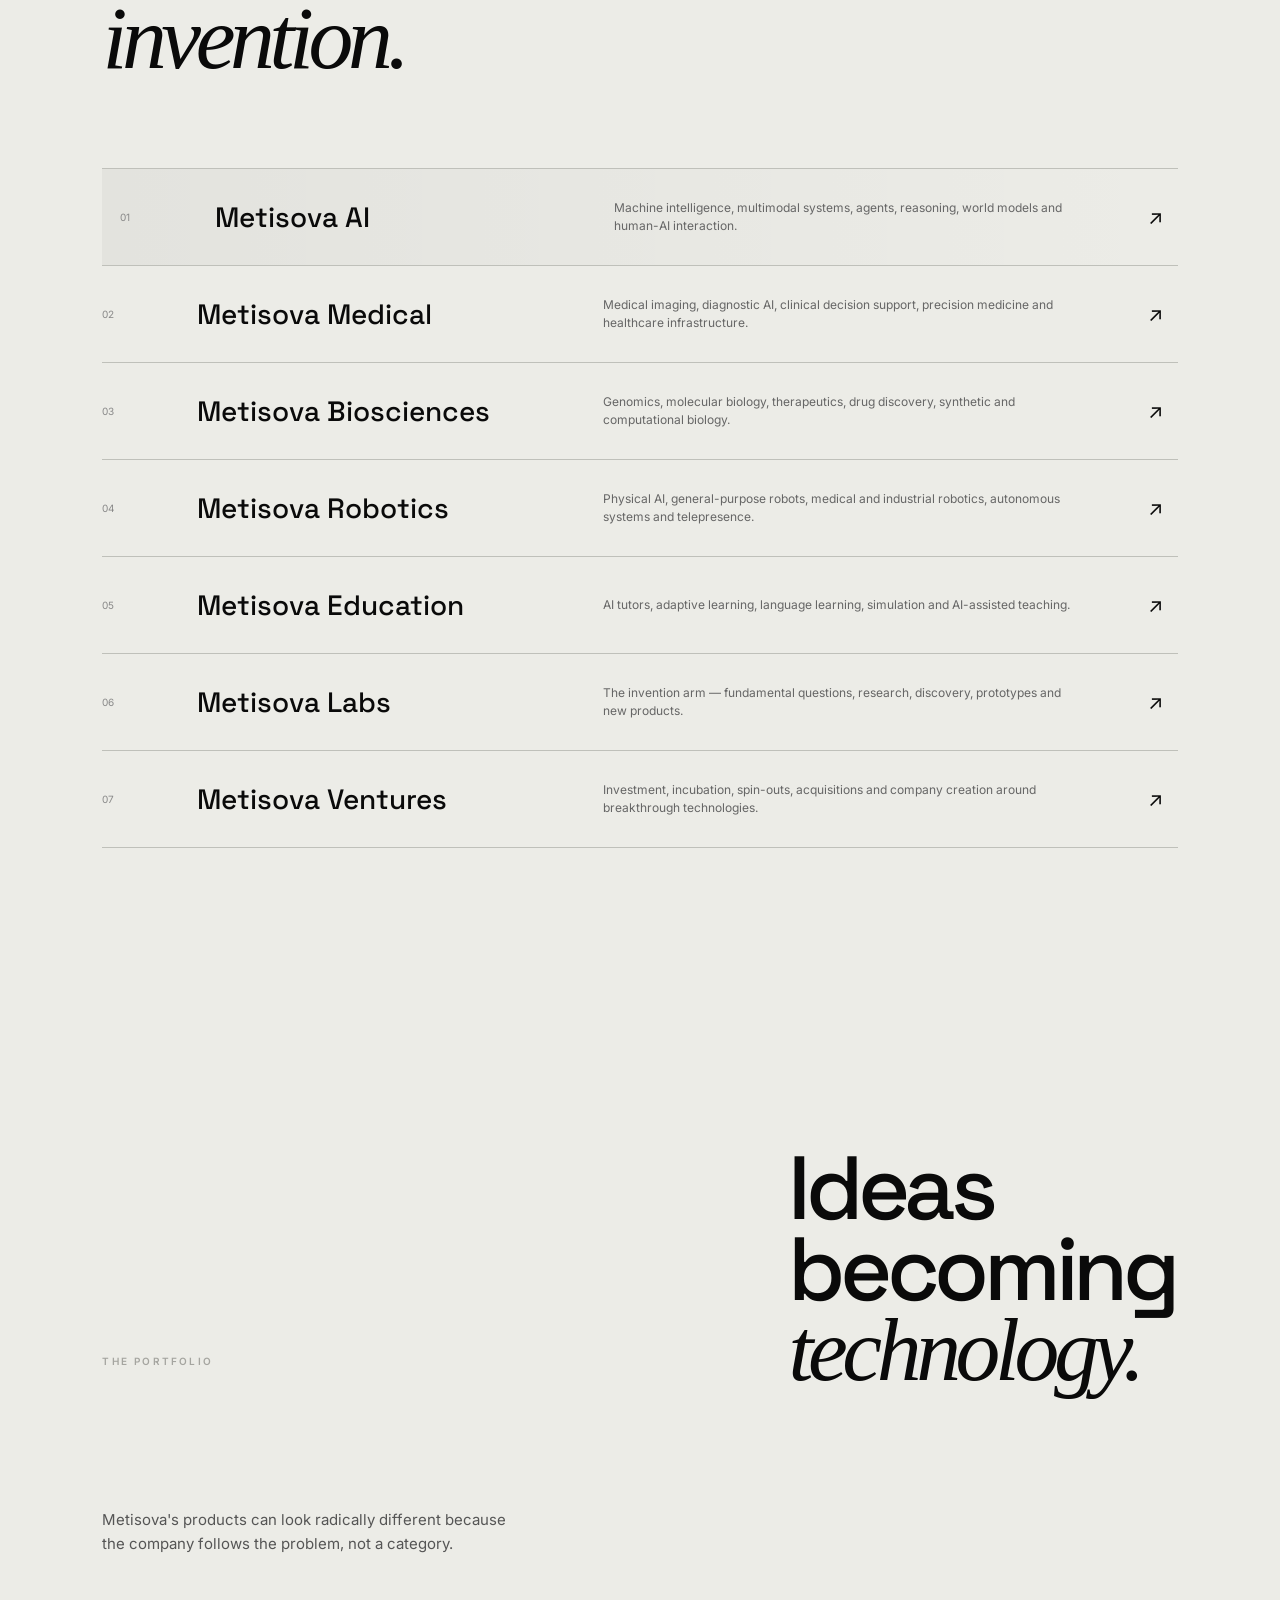
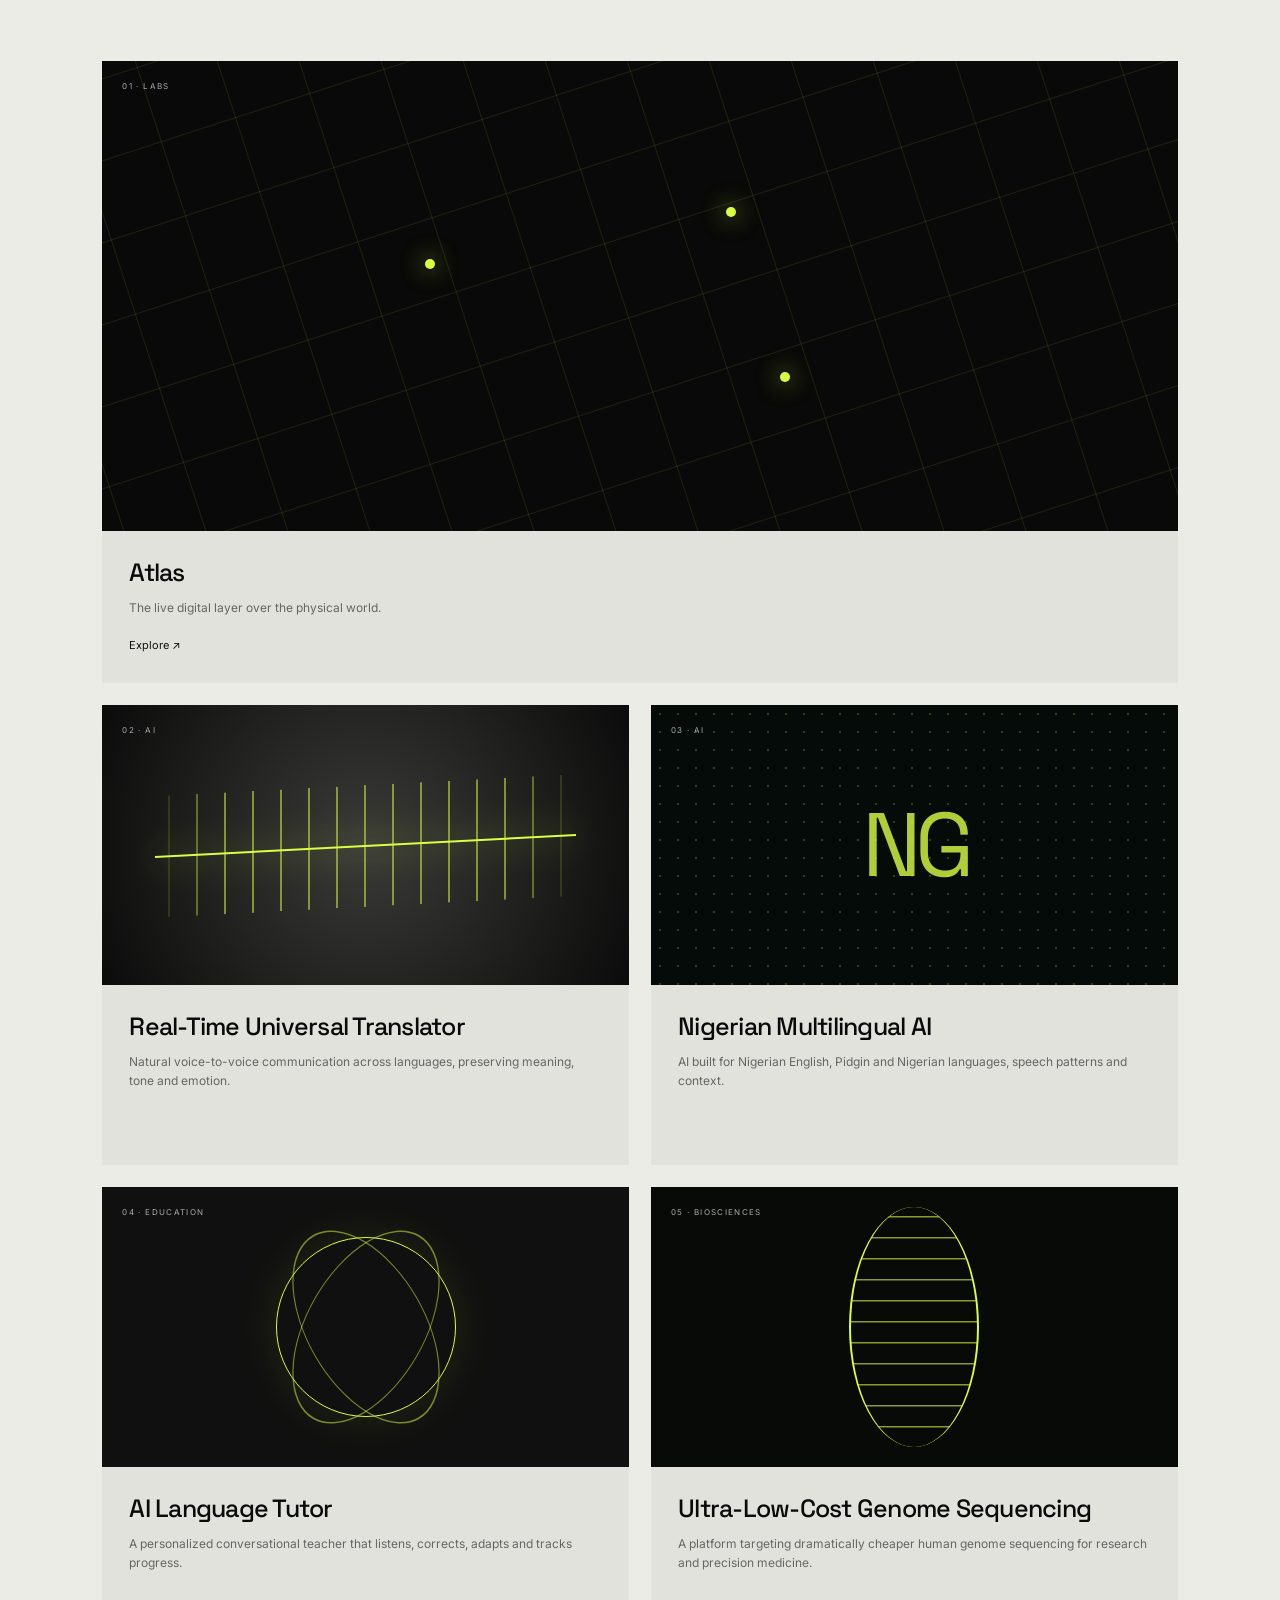
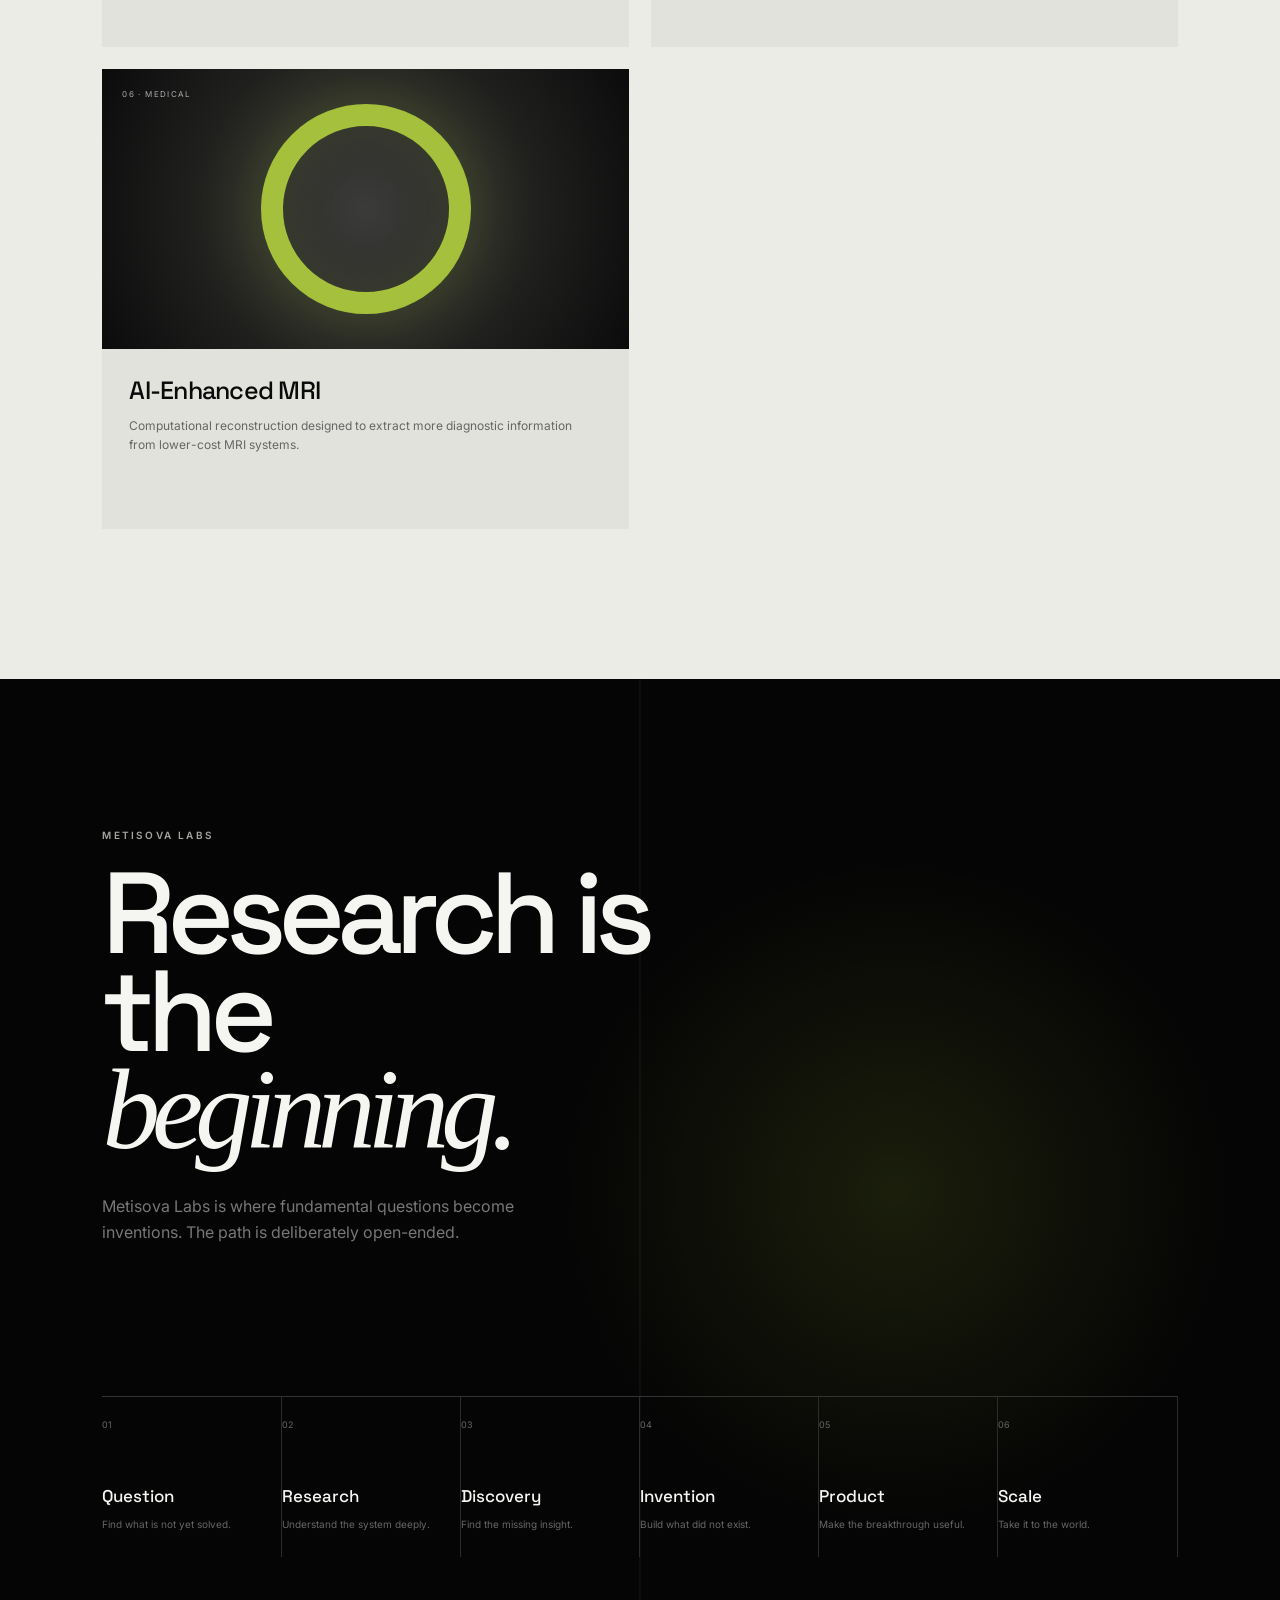
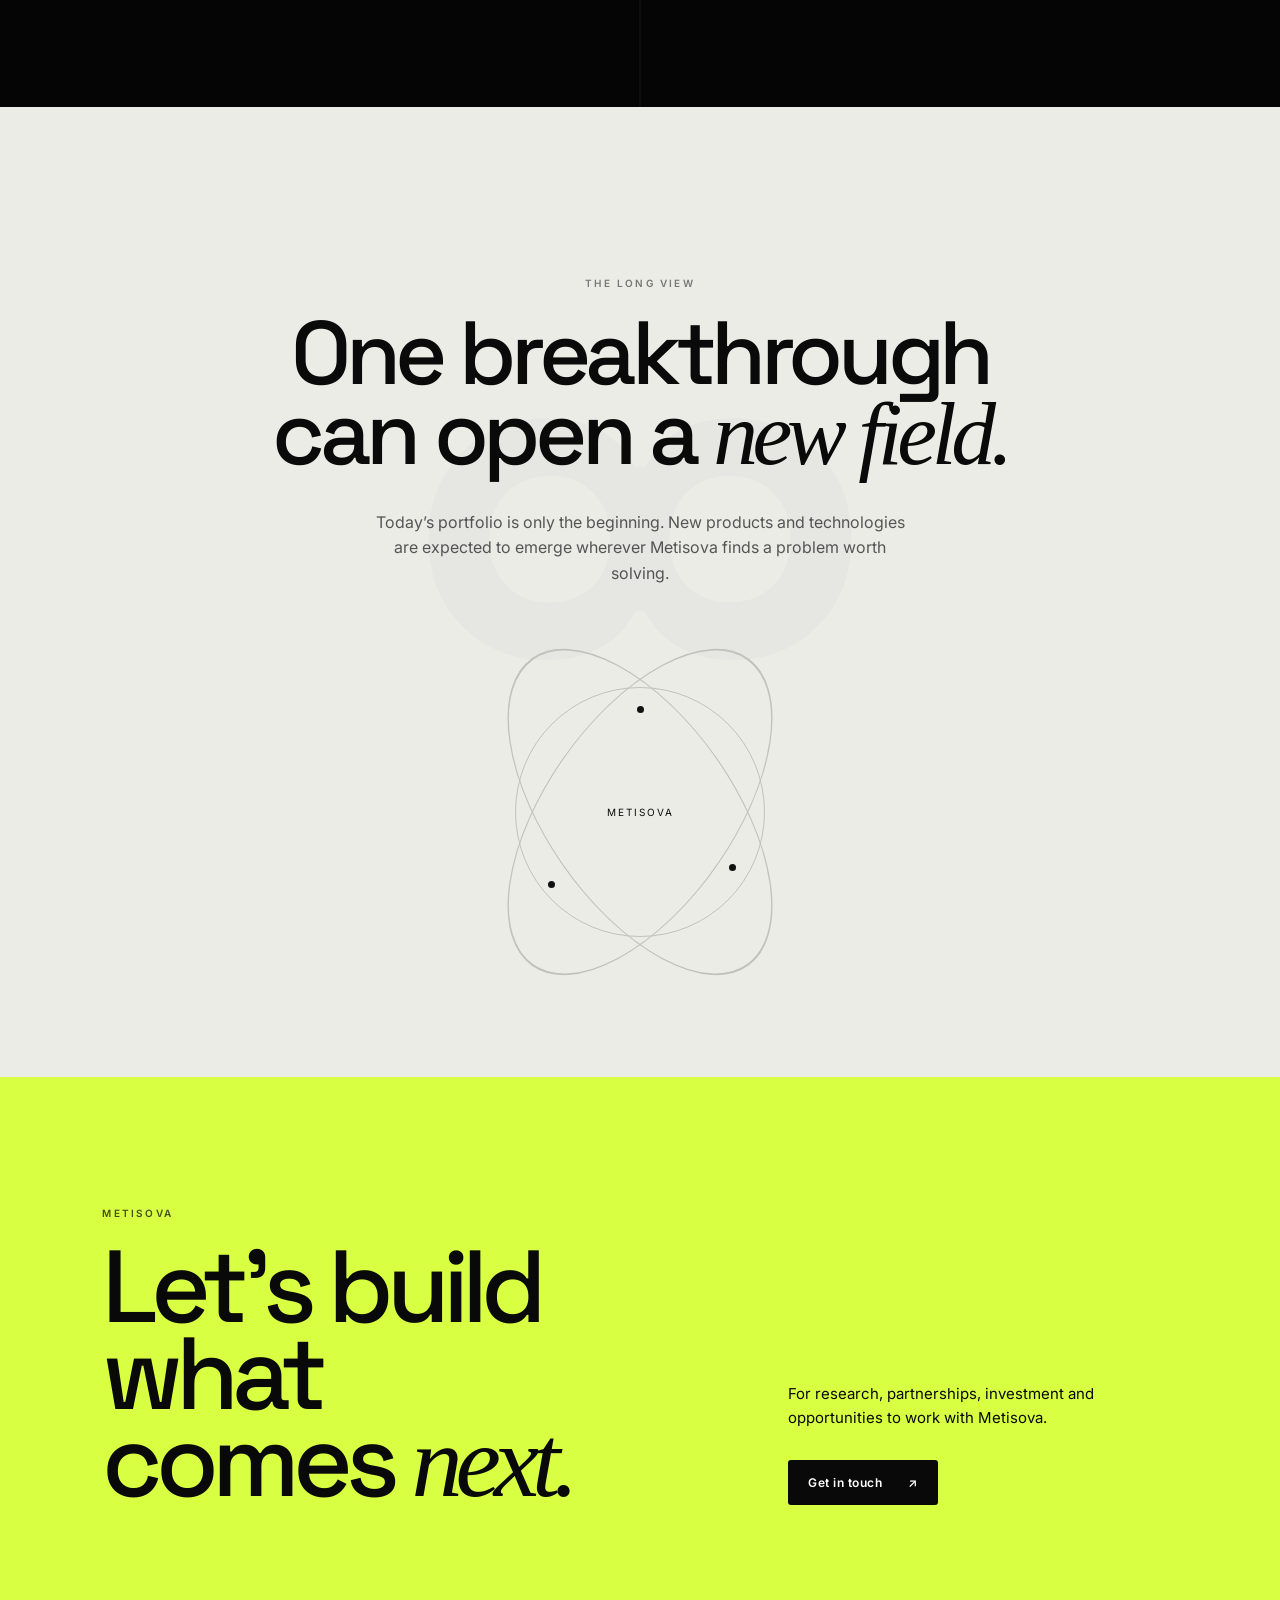
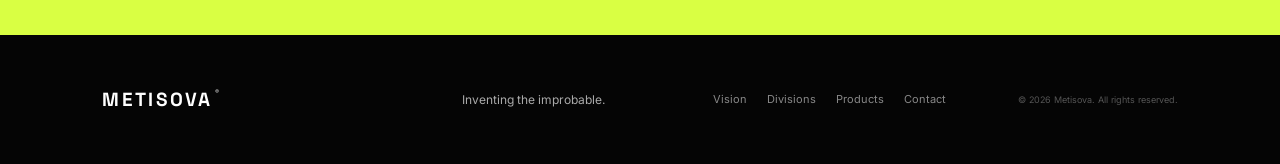
==== commit 32e3f517: "Add files via upload" ====
--- a/index.html
+++ b/index.html
@@ -100,133 +100,15 @@
         <div><p class="eyebrow">THE COMPANY</p><h2>Seven fronts of<br><span>invention.</span></h2></div>
         <p>Specialized divisions give Metisova the depth to attack difficult problems while the company remains unified by a single invention pipeline.</p>
       </div>
-    <div class="division-list">
-  <a href="https://ai.metisova.com" class="division-link">
-    <article class="division active" data-number="01" data-name="AI" data-image="ai">
-      <div class="dnum">01</div>
-      <h3>Metisova AI</h3>
-      <p>Machine intelligence, multimodal systems, agents, reasoning, world models and human-AI interaction.</p>
-      <span>↗</span>
-    </article>
-  </a>
-
-  <a href="https://medical.metisova.com" class="division-link">
-    <article class="division" data-number="02" data-name="Medical" data-image="medical">
-      <div class="dnum">02</div>
-      <h3>Metisova Medical</h3>
-      <p>Medical imaging, diagnostic AI, clinical decision support, precision medicine and healthcare infrastructure.</p>
-      <span>↗</span>
-    </article>
-  </a>
-
-  <a href="https://biosciences.metisova.com" class="division-link">
-    <article class="division" data-number="03" data-name="Biosciences" data-image="bio">
-      <div class="dnum">03</div>
-      <h3>Metisova Biosciences</h3>
-      <p>Genomics, molecular biology, therapeutics, drug discovery, synthetic and computational biology.</p>
-      <span>↗</span>
-    </article>
-  </a>
-
-  <a href="https://robotics.metisova.com" class="division-link">
-    <article class="division" data-number="04" data-name="Robotics" data-image="robotics">
-      <div class="dnum">04</div>
-      <h3>Metisova Robotics</h3>
-      <p>Physical AI, general-purpose robots, medical and industrial robotics, autonomous systems and telepresence.</p>
-      <span>↗</span>
-    </article>
-  </a>
-
-  <a href="https://education.metisova.com" class="division-link">
-    <article class="division" data-number="05" data-name="Education" data-image="education">
-      <div class="dnum">05</div>
-      <h3>Metisova Education</h3>
-      <p>AI tutors, adaptive learning, language learning, simulation and AI-assisted teaching.</p>
-      <span>↗</span>
-    </article>
-  </a>
-
-  <a href="https://labs.metisova.com" class="division-link">
-    <article class="division" data-number="06" data-name="Labs" data-image="labs">
-      <div class="dnum">06</div>
-      <h3>Metisova Labs</h3>
-      <p>The invention arm — fundamental questions, research, discovery, prototypes and new products.</p>
-      <span>↗</span>
-    </article>
-  </a>
-
-  <a href="https://ventures.metisova.com" class="division-link">
-    <article class="division" data-number="07" data-name="Ventures" data-image="ventures">
-      <div class="dnum">07</div>
-      <h3>Metisova Ventures</h3>
-      <p>Investment, incubation, spin-outs, acquisitions and company creation around breakthrough technologies.</p>
-      <span>↗</span>
-    </article>
-  </a>
-</div>
-Ensure you neutralize default hyperlink styling in your CSS so the layout stays uniform:
-
-CSS
-.division-link {
-  text-decoration: none;
-  color: inherit;
-  display: contents; /* Allows .division to behave as direct child of .division-list */
-}
-Solution 2: Standardize <article> as the Base Container
-If only the arrow or the card body triggers a link via JavaScript or you only want standard card elements without wrapping links:
-
-HTML
-<div class="division-list">
-  <article class="division active" data-number="01" data-name="AI" data-image="ai">
-    <div class="dnum">01</div>
-    <h3>Metisova AI</h3>
-    <p>Machine intelligence, multimodal systems, agents, reasoning, world models and human-AI interaction.</p>
-    <span>↗</span>
-  </article>
-
-  <!-- 02 fixed to match the exact same DOM structure -->
-  <article class="division" data-number="02" data-name="Medical" data-image="medical" onclick="window.location.href='https://medical.metisova.com'">
-    <div class="dnum">02</div>
-    <h3>Metisova Medical</h3>
-    <p>Medical imaging, diagnostic AI, clinical decision support, precision medicine and healthcare infrastructure.</p>
-    <span>↗</span>
-  </article>
-
-  <article class="division" data-number="03" data-name="Biosciences" data-image="bio">
-    <div class="dnum">03</div>
-    <h3>Metisova Biosciences</h3>
-    <p>Genomics, molecular biology, therapeutics, drug discovery, synthetic and computational biology.</p>
-    <span>↗</span>
-  </article>
-
-  <article class="division" data-number="04" data-name="Robotics" data-image="robotics">
-    <div class="dnum">04</div>
-    <h3>Metisova Robotics</h3>
-    <p>Physical AI, general-purpose robots, medical and industrial robotics, autonomous systems and telepresence.</p>
-    <span>↗</span>
-  </article>
-
-  <article class="division" data-number="05" data-name="Education" data-image="education">
-    <div class="dnum">05</div>
-    <h3>Metisova Education</h3>
-    <p>AI tutors, adaptive learning, language learning, simulation and AI-assisted teaching.</p>
-    <span>↗</span>
-  </article>
-
-  <article class="division" data-number="06" data-name="Labs" data-image="labs">
-    <div class="dnum">06</div>
-    <h3>Metisova Labs</h3>
-    <p>The invention arm — fundamental questions, research, discovery, prototypes and new products.</p>
-    <span>↗</span>
-  </article>
-
-  <article class="division" data-number="07" data-name="Ventures" data-image="ventures">
-    <div class="dnum">07</div>
-    <h3>Metisova Ventures</h3>
-    <p>Investment, incubation, spin-outs, acquisitions and company creation around breakthrough technologies.</p>
-    <span>↗</span>
-  </article>
-</div>
+      <div class="division-list">
+        <article class="division active" data-number="01" data-name="AI" data-image="ai"><div class="dnum">01</div><h3>Metisova AI</h3><p>Machine intelligence, multimodal systems, agents, reasoning, world models and human-AI interaction.</p><span>↗</span></article>
+        <article class="division" data-number="02" data-name="Medical" data-image="medical"><div class="dnum">02</div><h3>Metisova Medical</h3><p>Medical imaging, diagnostic AI, clinical decision support, precision medicine and healthcare infrastructure.</p><span>↗</span></article>
+        <article class="division" data-number="03" data-name="Biosciences" data-image="bio"><div class="dnum">03</div><h3>Metisova Biosciences</h3><p>Genomics, molecular biology, therapeutics, drug discovery, synthetic and computational biology.</p><span>↗</span></article>
+        <article class="division" data-number="04" data-name="Robotics" data-image="robotics"><div class="dnum">04</div><h3>Metisova Robotics</h3><p>Physical AI, general-purpose robots, medical and industrial robotics, autonomous systems and telepresence.</p><span>↗</span></article>
+        <article class="division" data-number="05" data-name="Education" data-image="education"><div class="dnum">05</div><h3>Metisova Education</h3><p>AI tutors, adaptive learning, language learning, simulation and AI-assisted teaching.</p><span>↗</span></article>
+        <article class="division" data-number="06" data-name="Labs" data-image="labs"><div class="dnum">06</div><h3>Metisova Labs</h3><p>The invention arm — fundamental questions, research, discovery, prototypes and new products.</p><span>↗</span></article>
+        <article class="division" data-number="07" data-name="Ventures" data-image="ventures"><div class="dnum">07</div><h3>Metisova Ventures</h3><p>Investment, incubation, spin-outs, acquisitions and company creation around breakthrough technologies.</p><span>↗</span></article>
+      </div>
     </section>
 
     <section class="products" id="products">
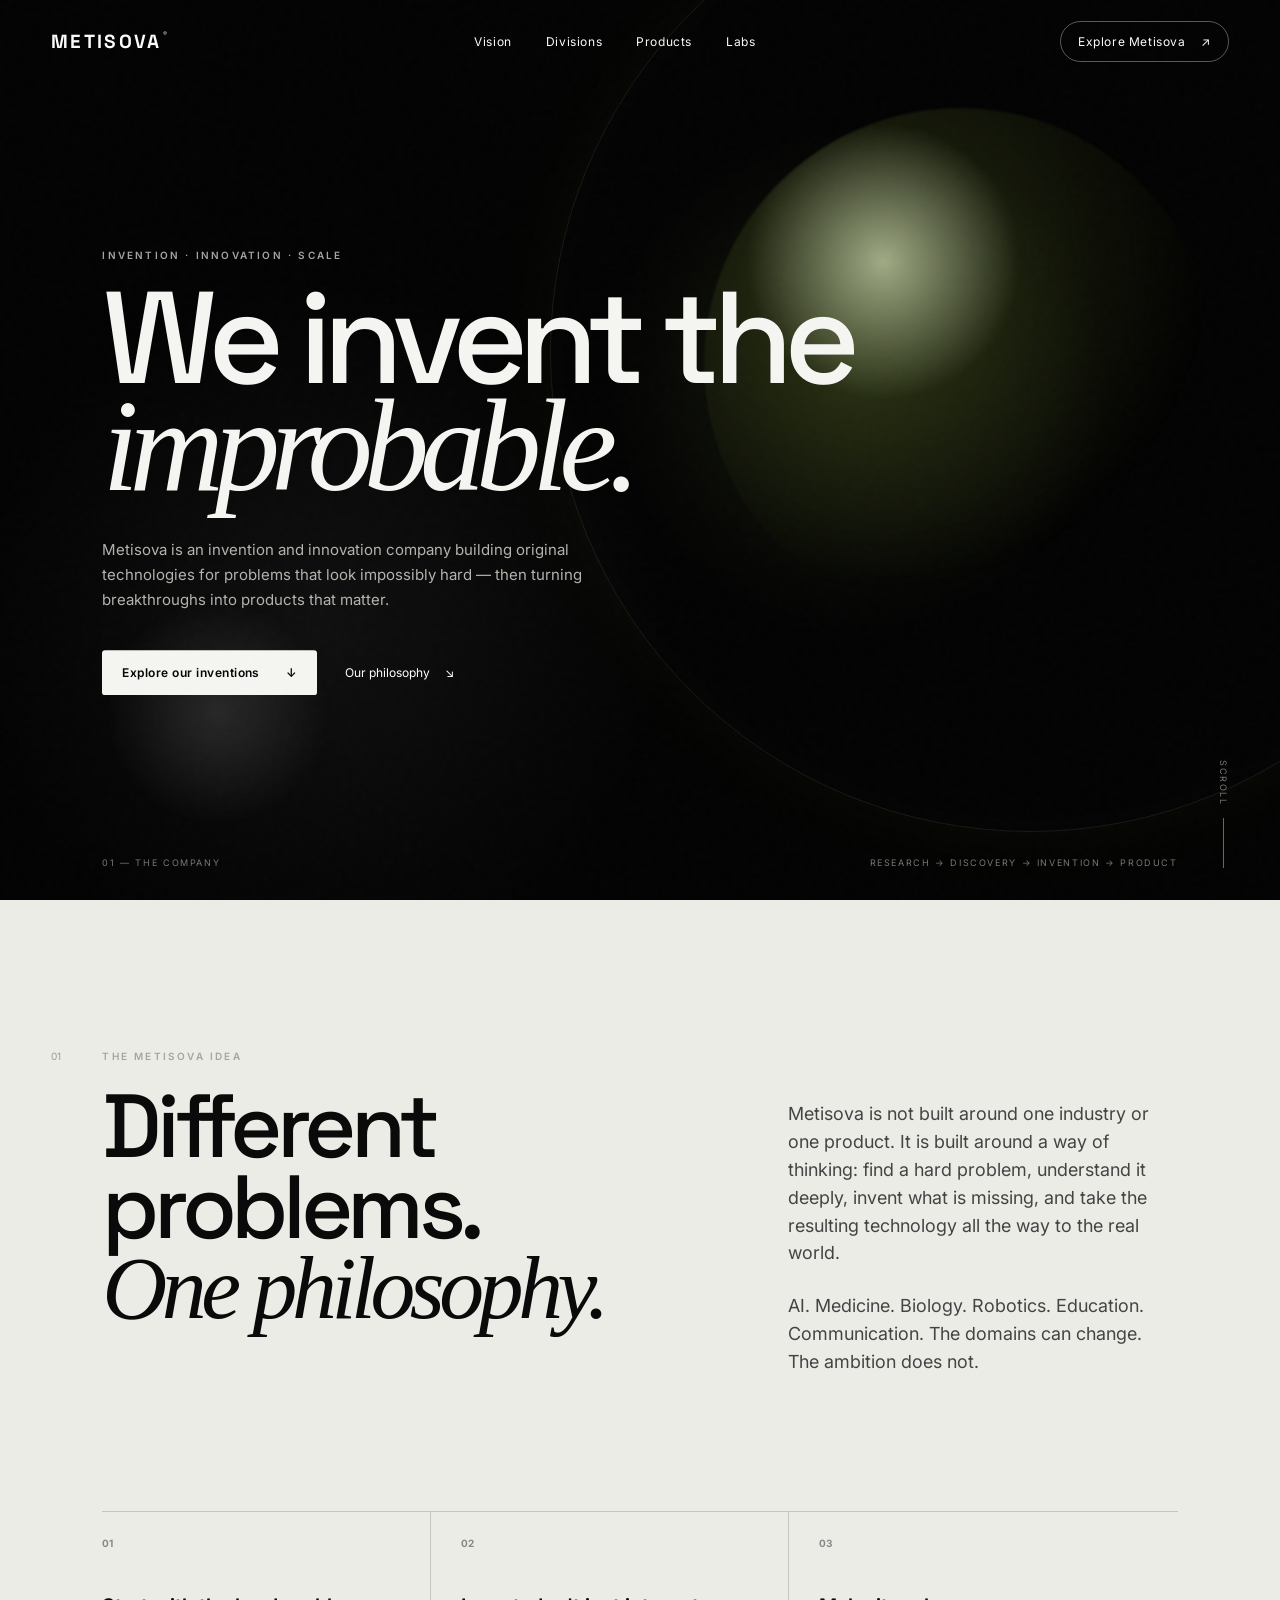
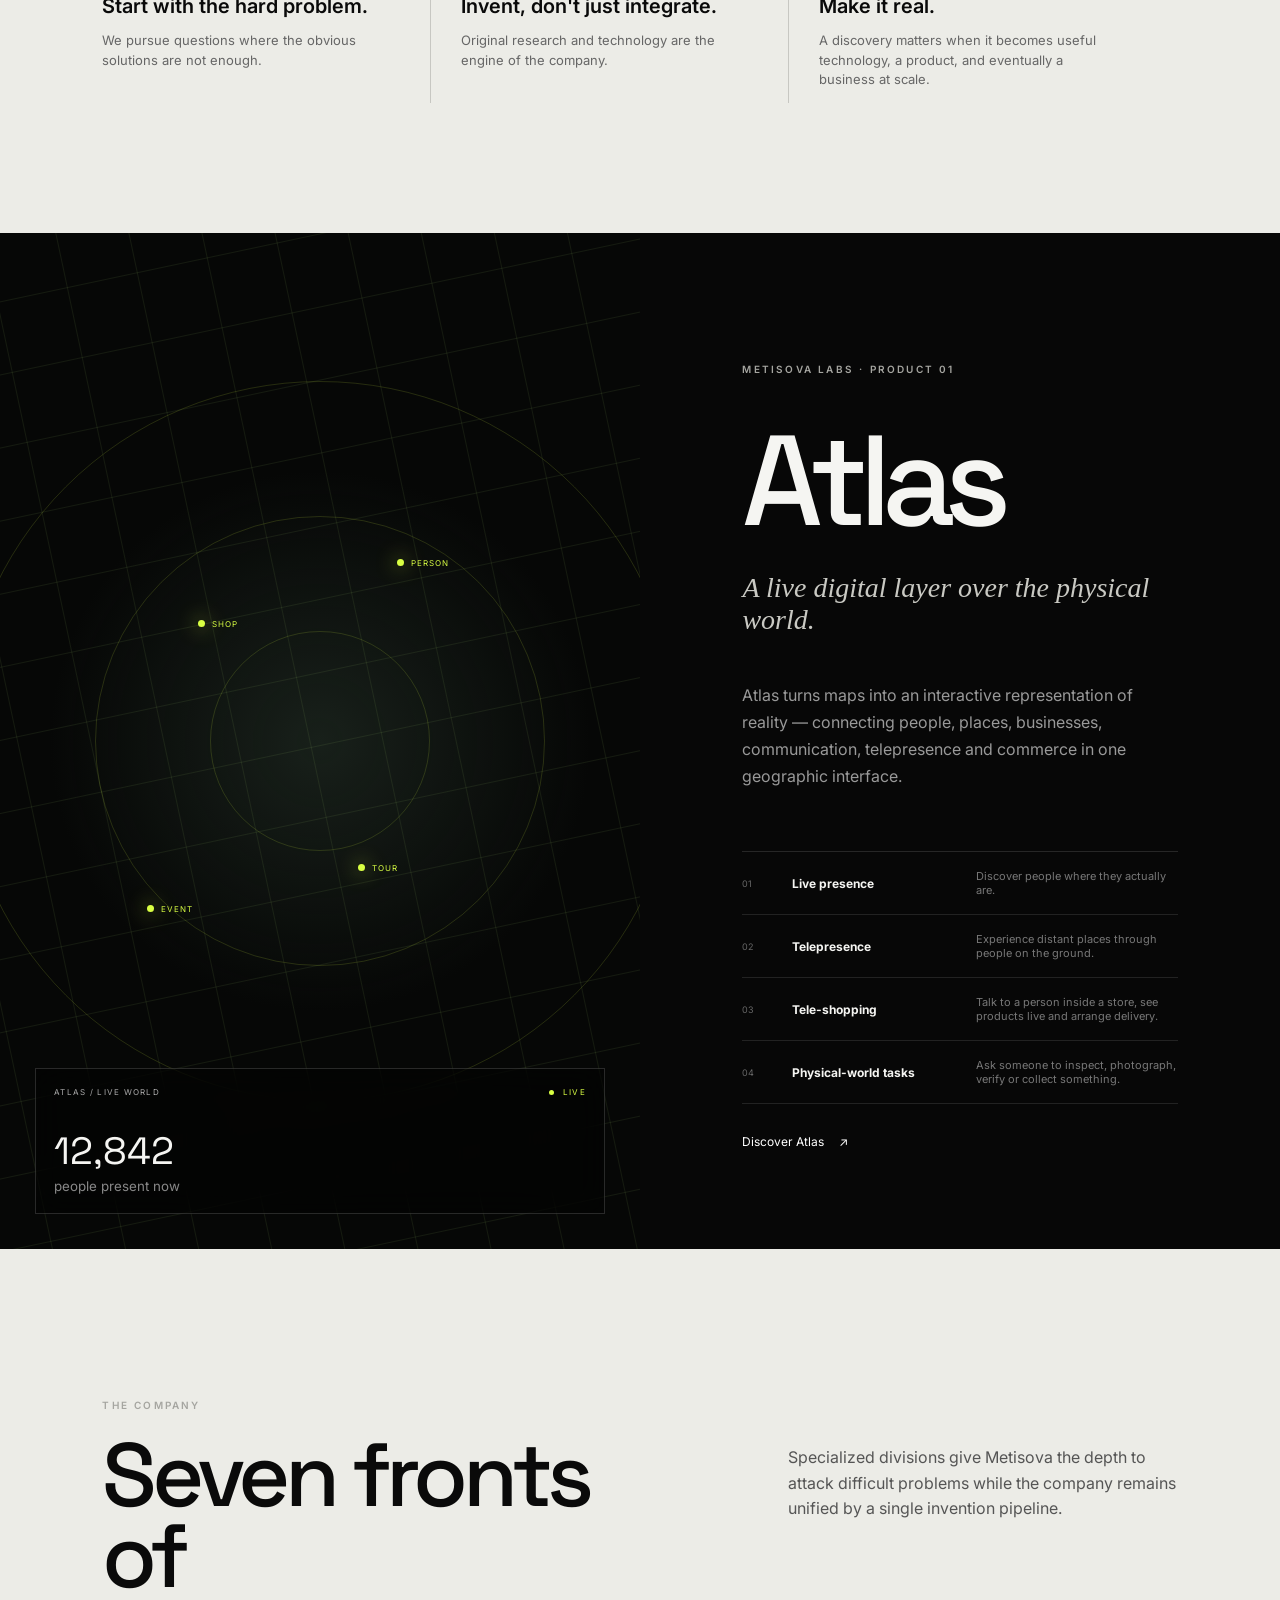
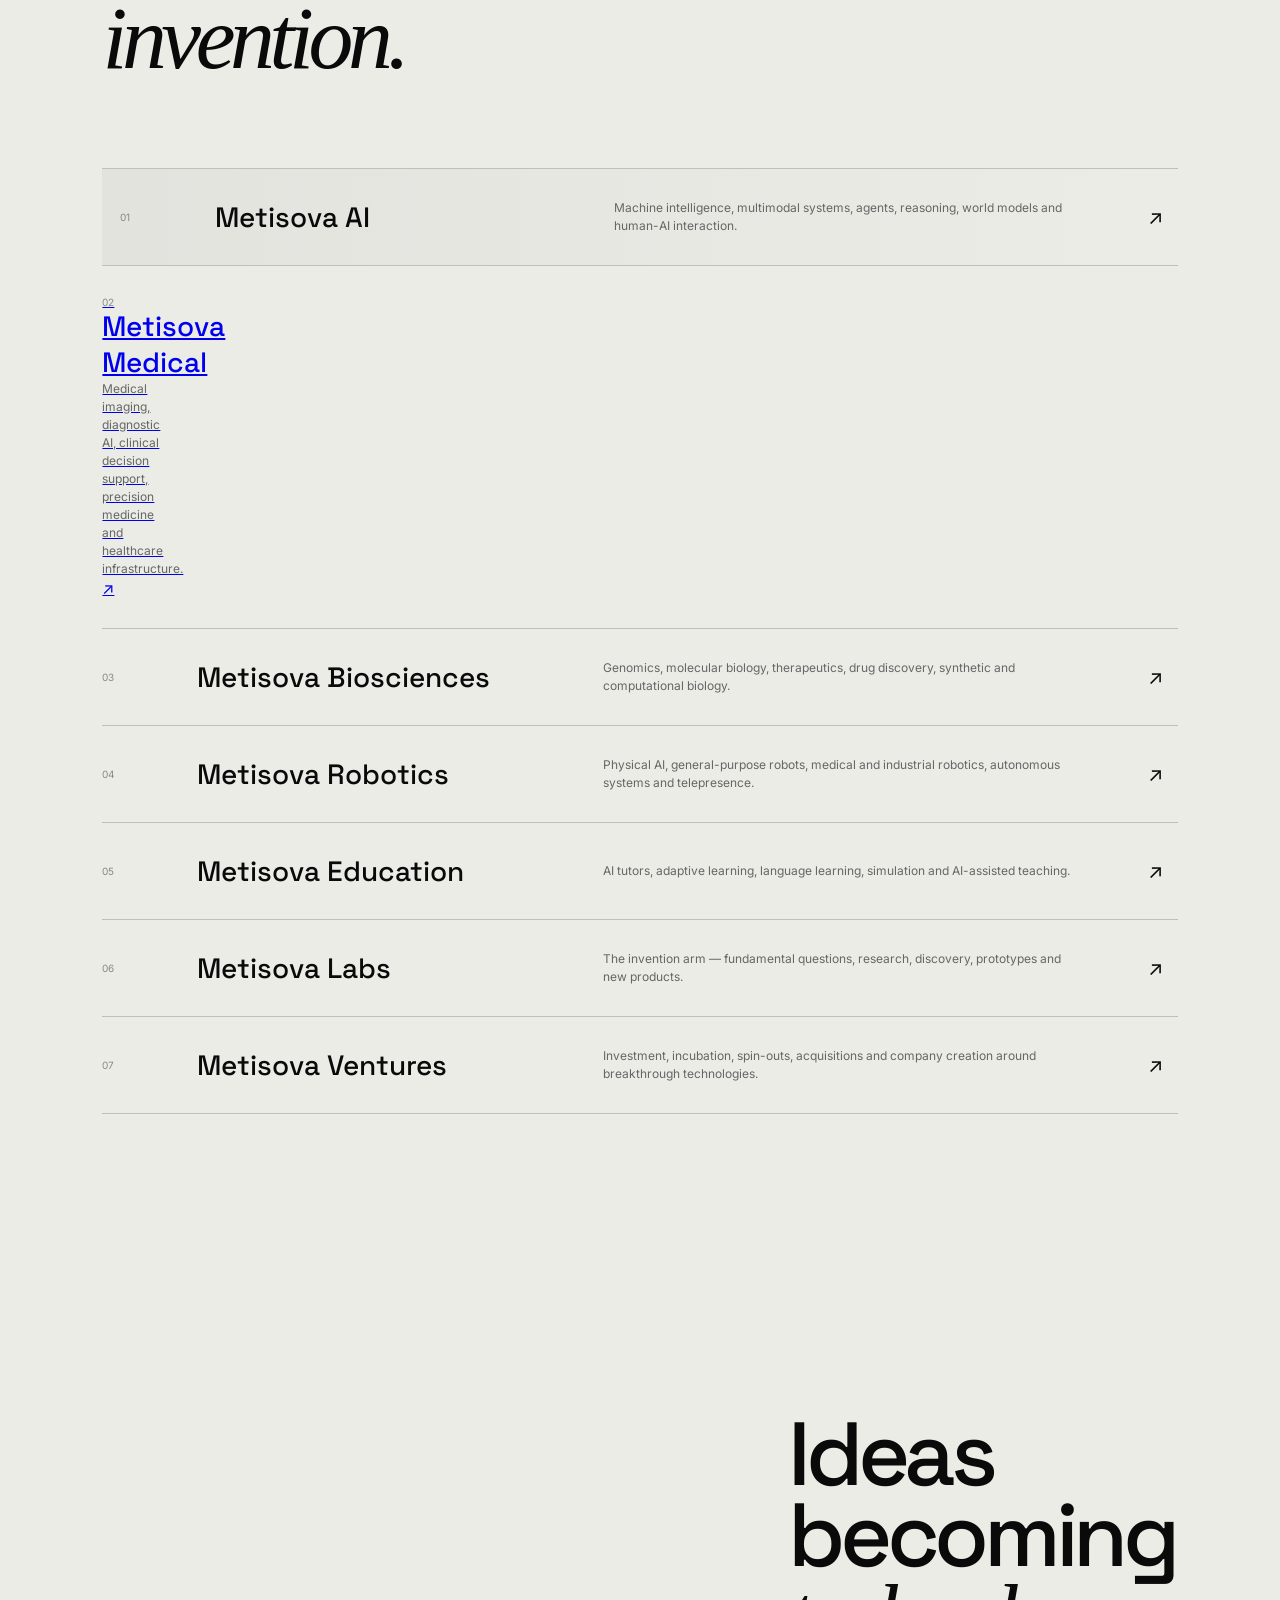
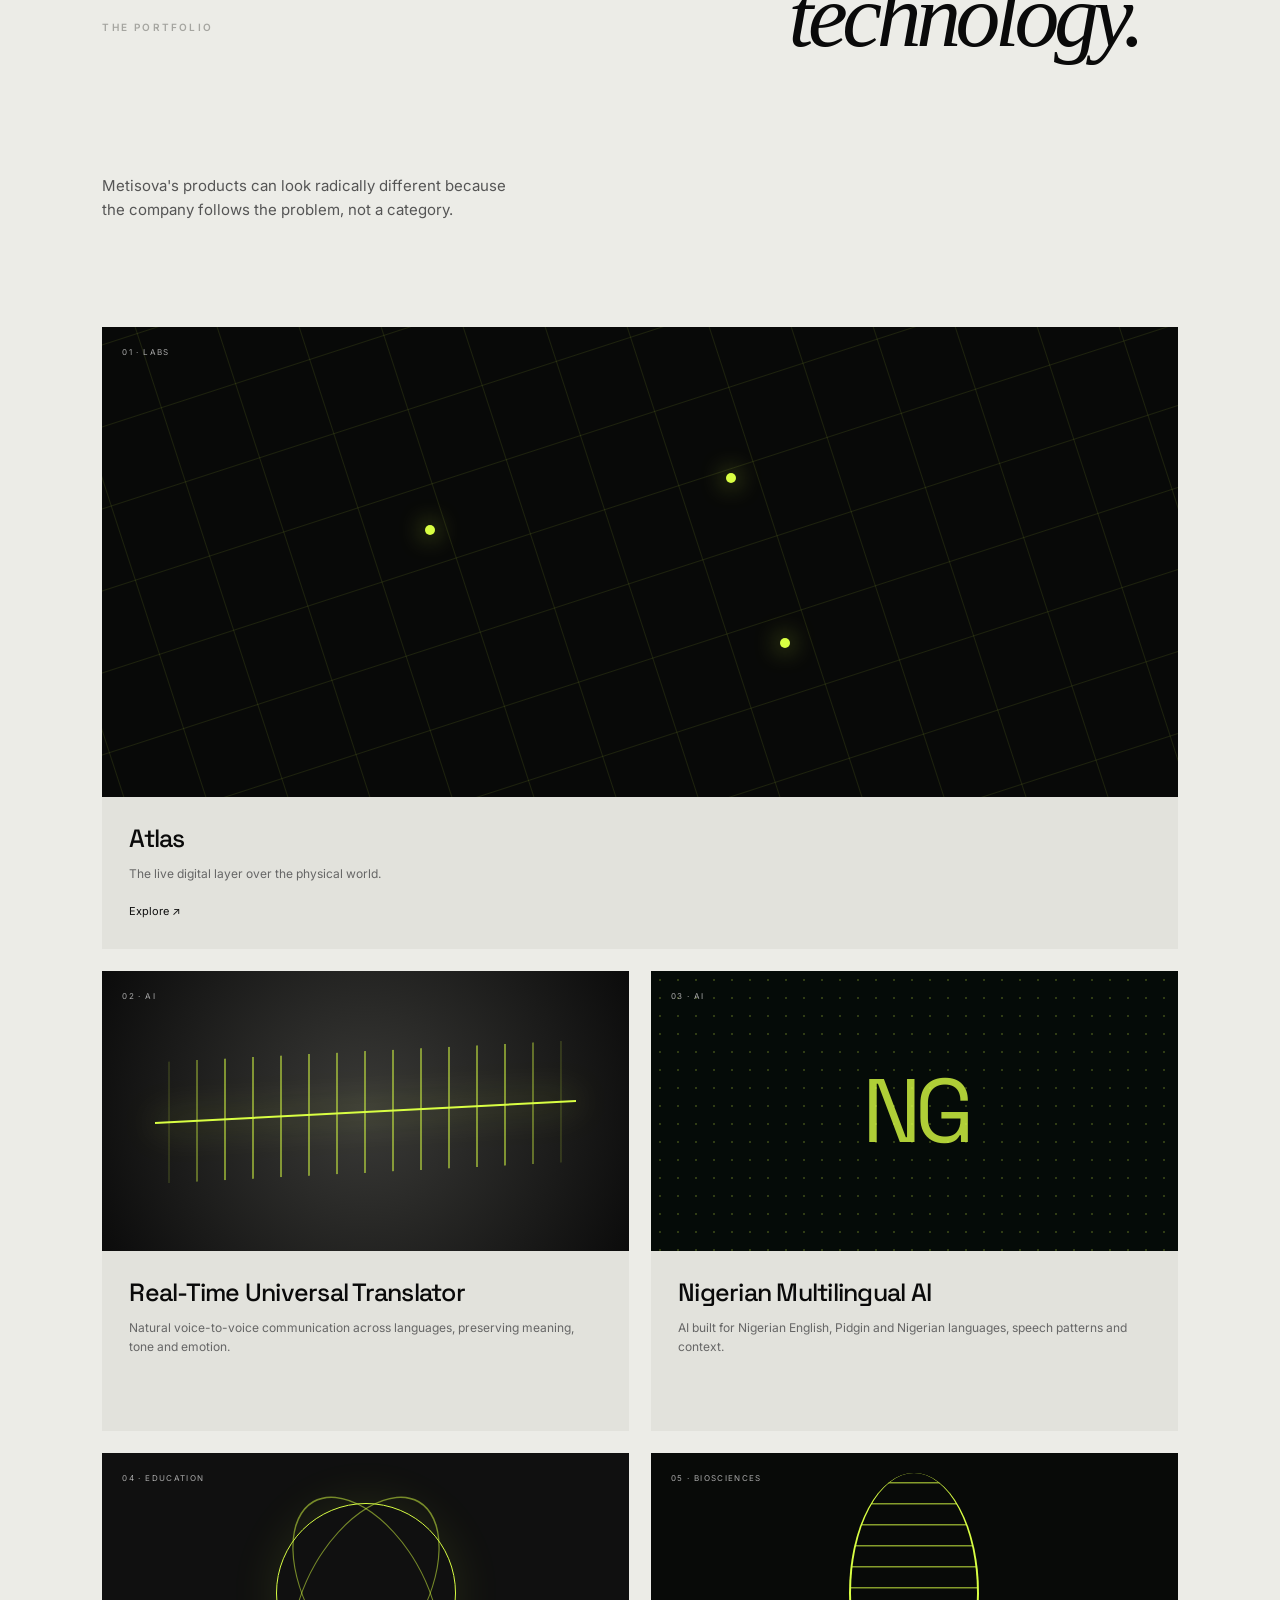
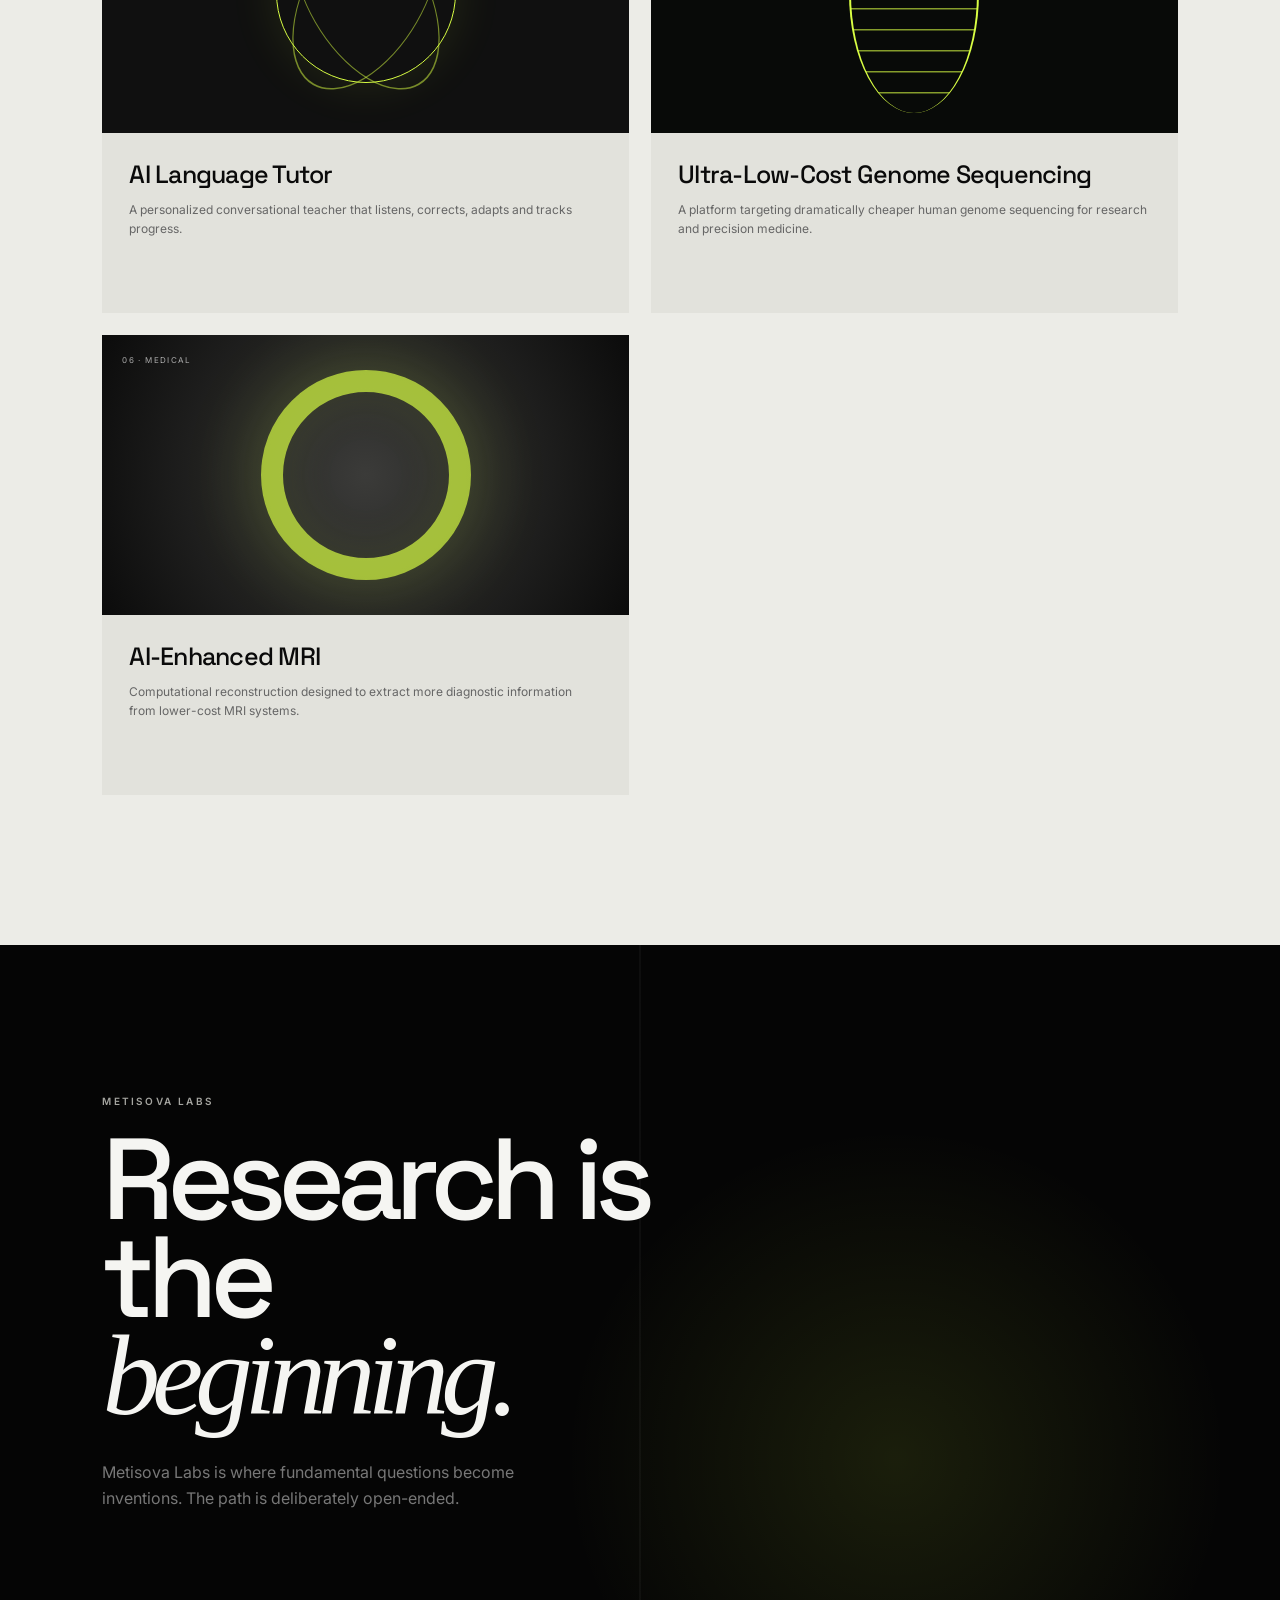
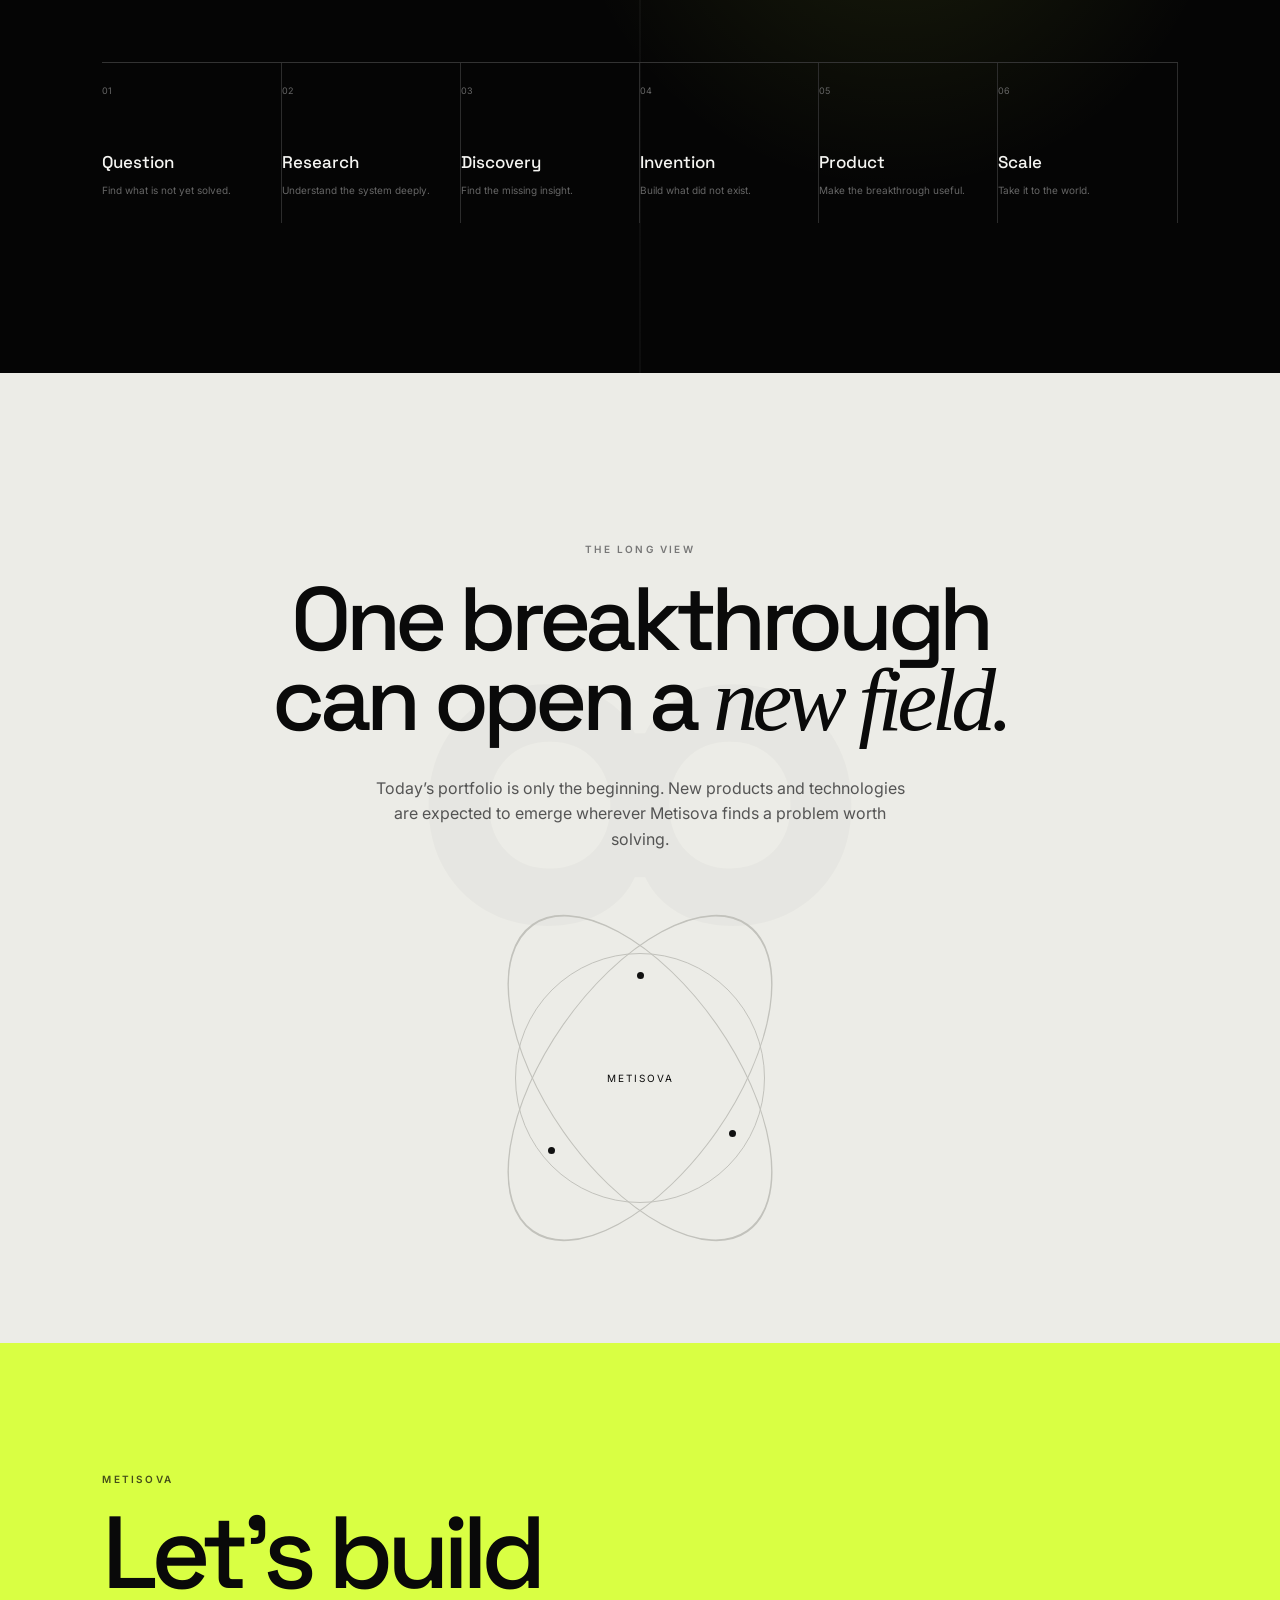
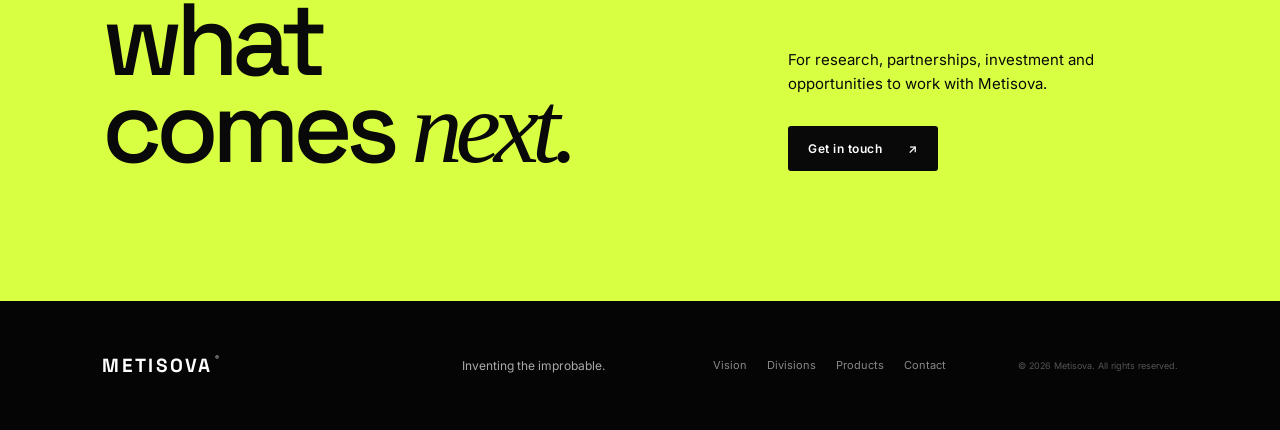
==== commit dc576cad: "Update index.html" ====
--- a/index.html
+++ b/index.html
@@ -102,7 +102,7 @@
       </div>
       <div class="division-list">
         <article class="division active" data-number="01" data-name="AI" data-image="ai"><div class="dnum">01</div><h3>Metisova AI</h3><p>Machine intelligence, multimodal systems, agents, reasoning, world models and human-AI interaction.</p><span>↗</span></article>
-        <article class="division" data-number="02" data-name="Medical" data-image="medical"><div class="dnum">02</div><h3>Metisova Medical</h3><p>Medical imaging, diagnostic AI, clinical decision support, precision medicine and healthcare infrastructure.</p><span>↗</span></article>
+        <article class="division" data-number="02" data-name="Medical" data-image="medical"><a href="https//medical.metisova.com"><div class="dnum">02</div><h3>Metisova Medical</h3><p>Medical imaging, diagnostic AI, clinical decision support, precision medicine and healthcare infrastructure.</p><span>↗</span></a></article>
         <article class="division" data-number="03" data-name="Biosciences" data-image="bio"><div class="dnum">03</div><h3>Metisova Biosciences</h3><p>Genomics, molecular biology, therapeutics, drug discovery, synthetic and computational biology.</p><span>↗</span></article>
         <article class="division" data-number="04" data-name="Robotics" data-image="robotics"><div class="dnum">04</div><h3>Metisova Robotics</h3><p>Physical AI, general-purpose robots, medical and industrial robotics, autonomous systems and telepresence.</p><span>↗</span></article>
         <article class="division" data-number="05" data-name="Education" data-image="education"><div class="dnum">05</div><h3>Metisova Education</h3><p>AI tutors, adaptive learning, language learning, simulation and AI-assisted teaching.</p><span>↗</span></article>
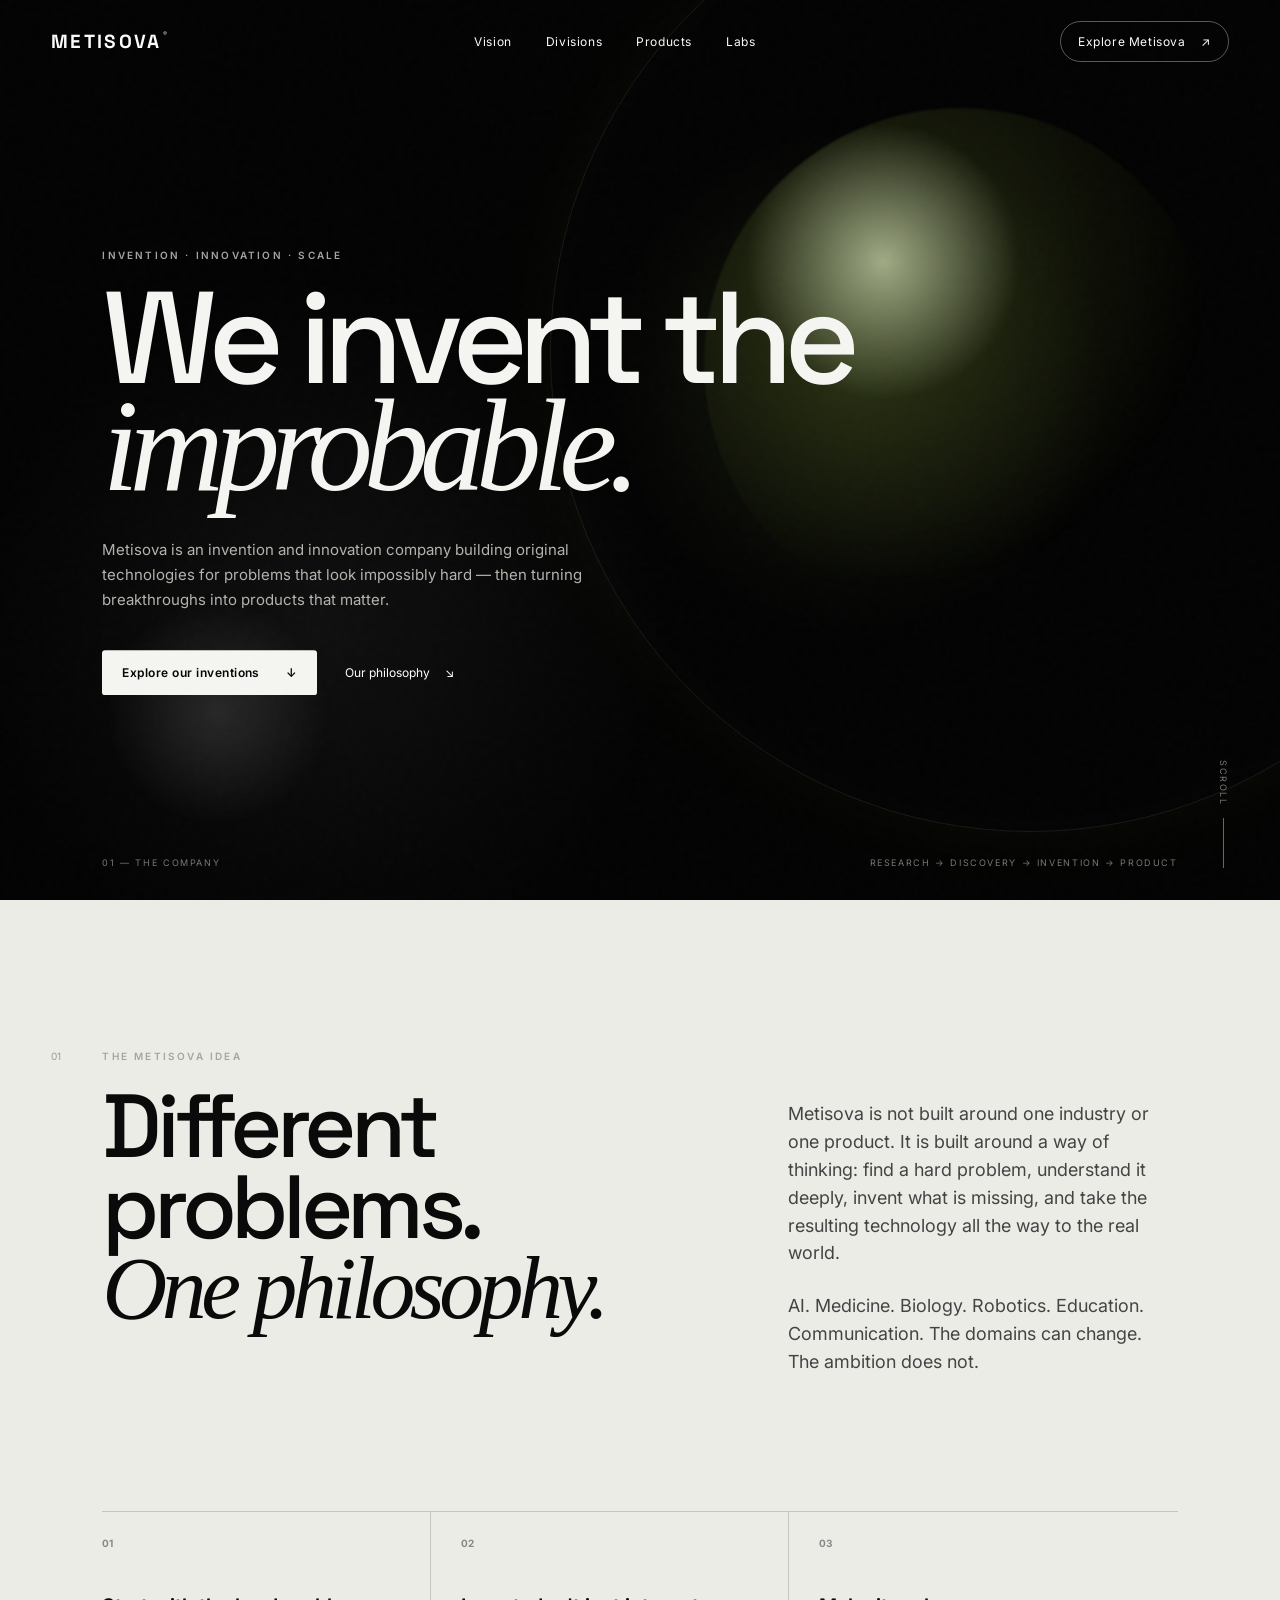
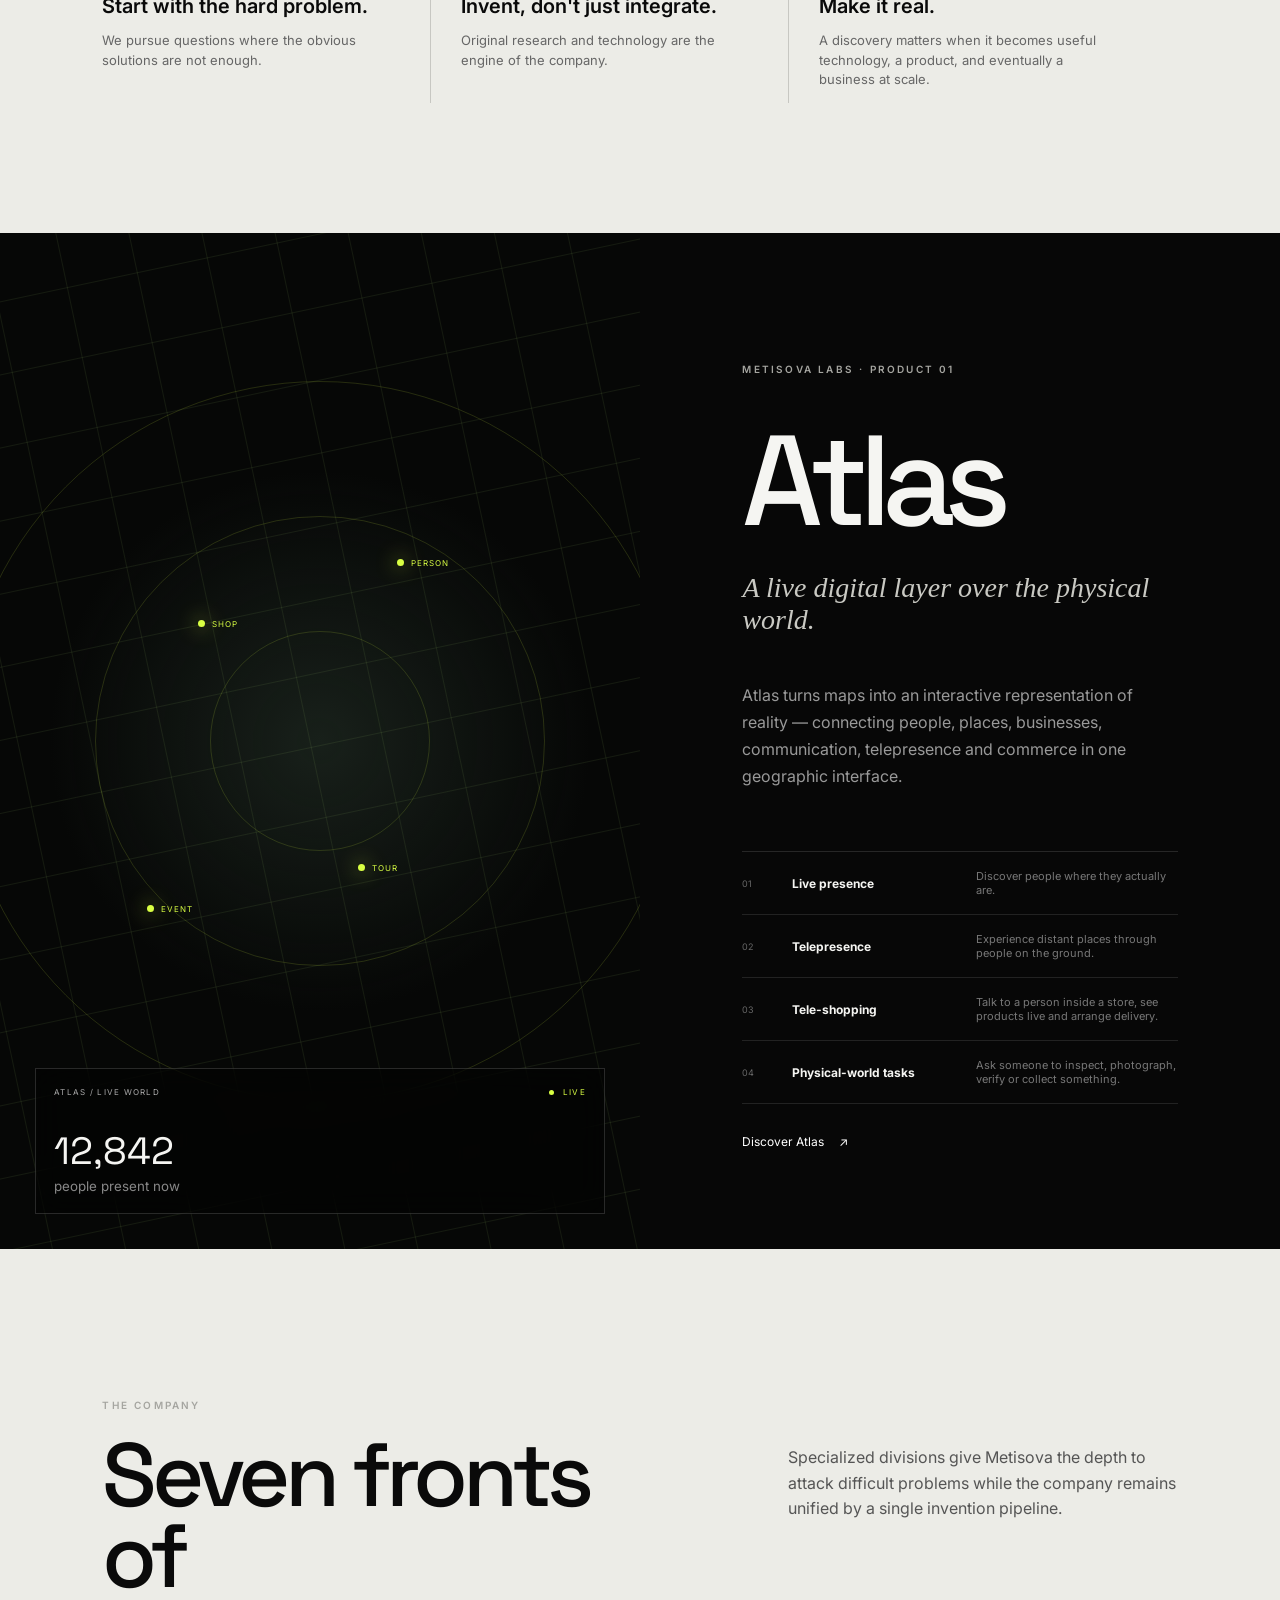
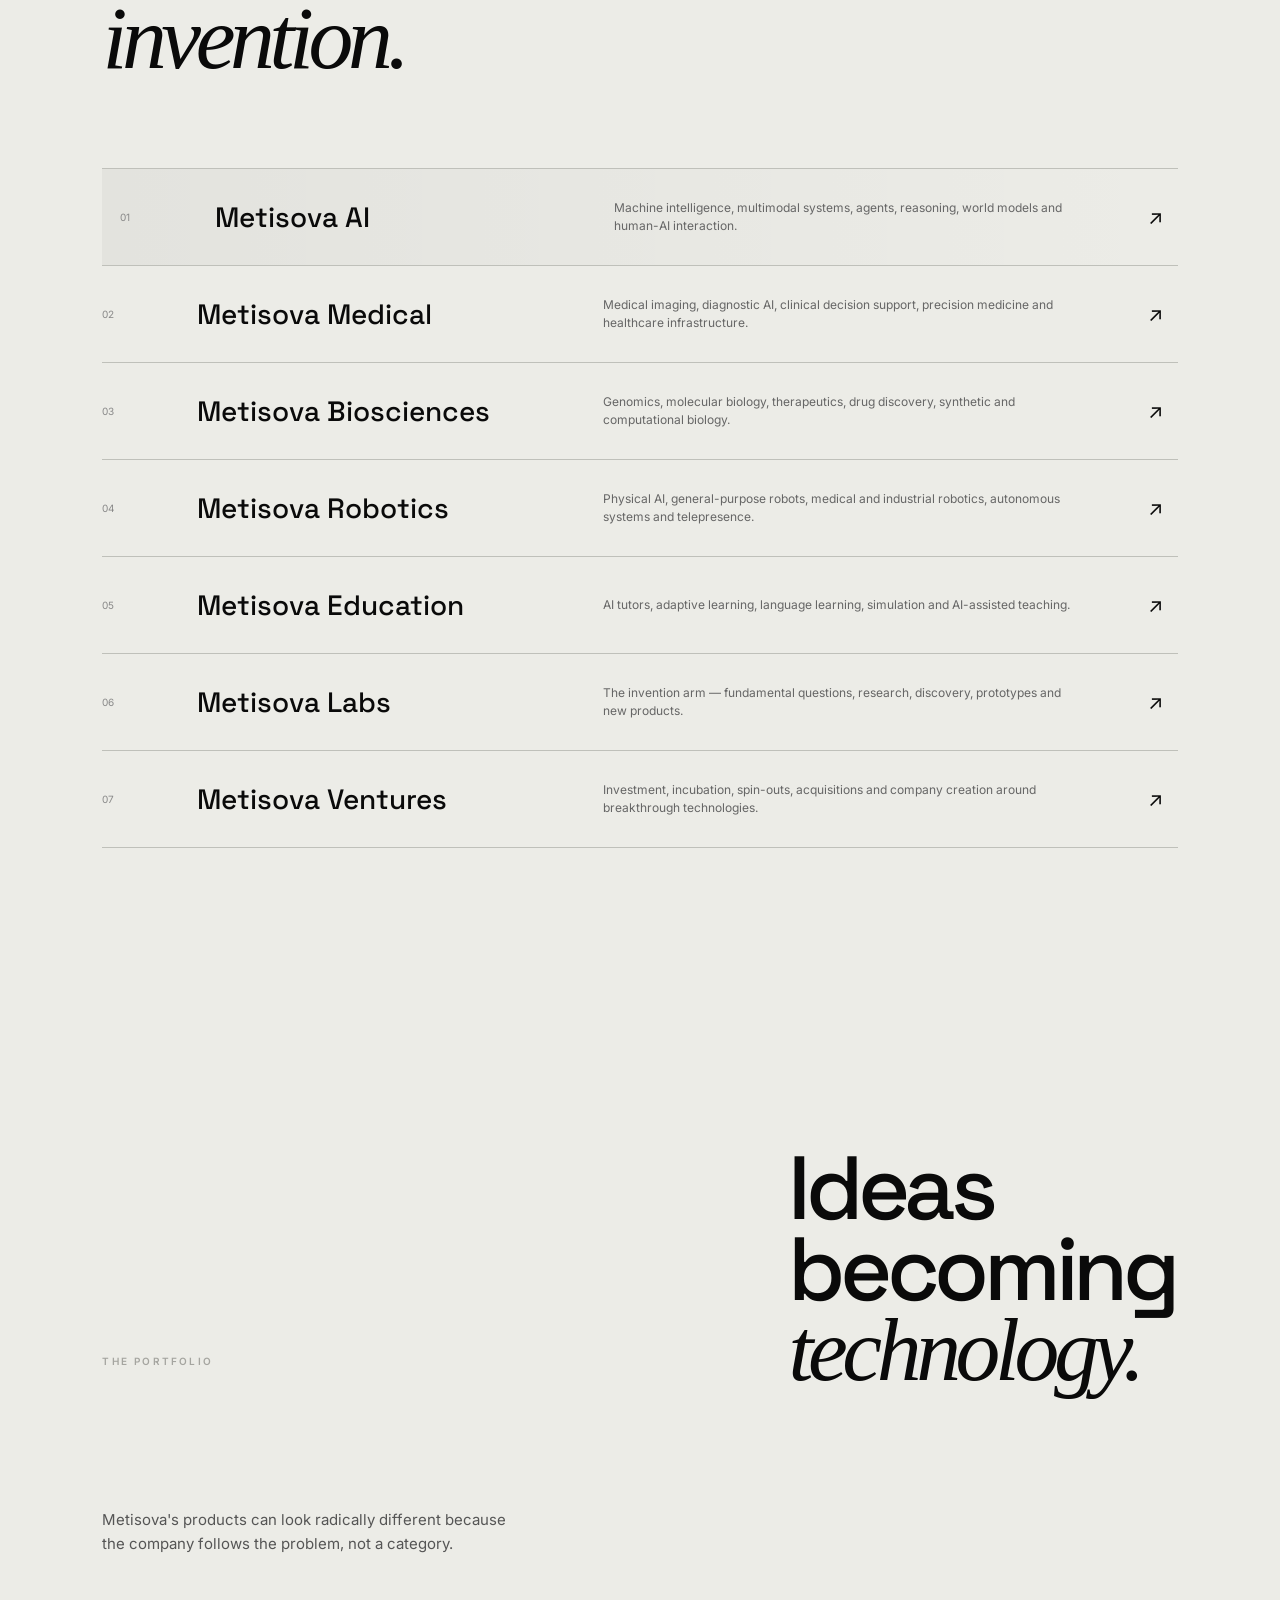
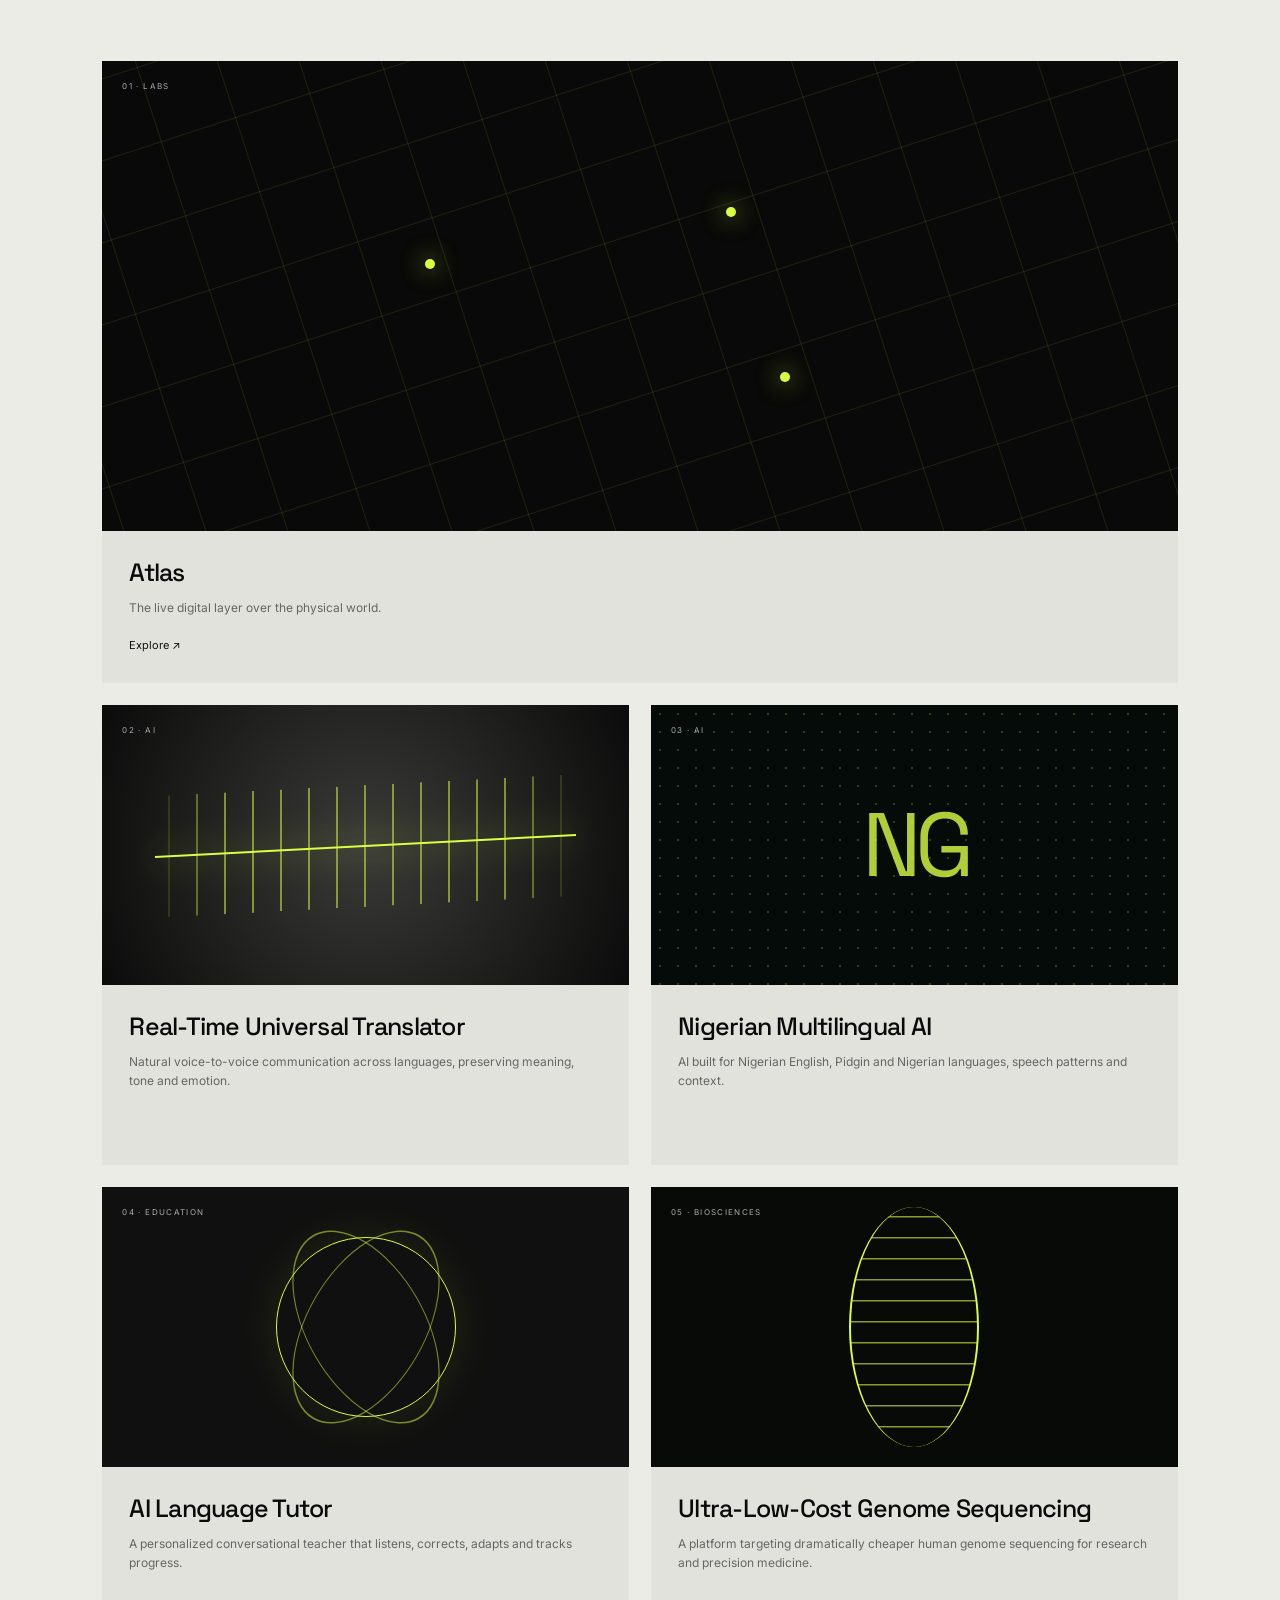
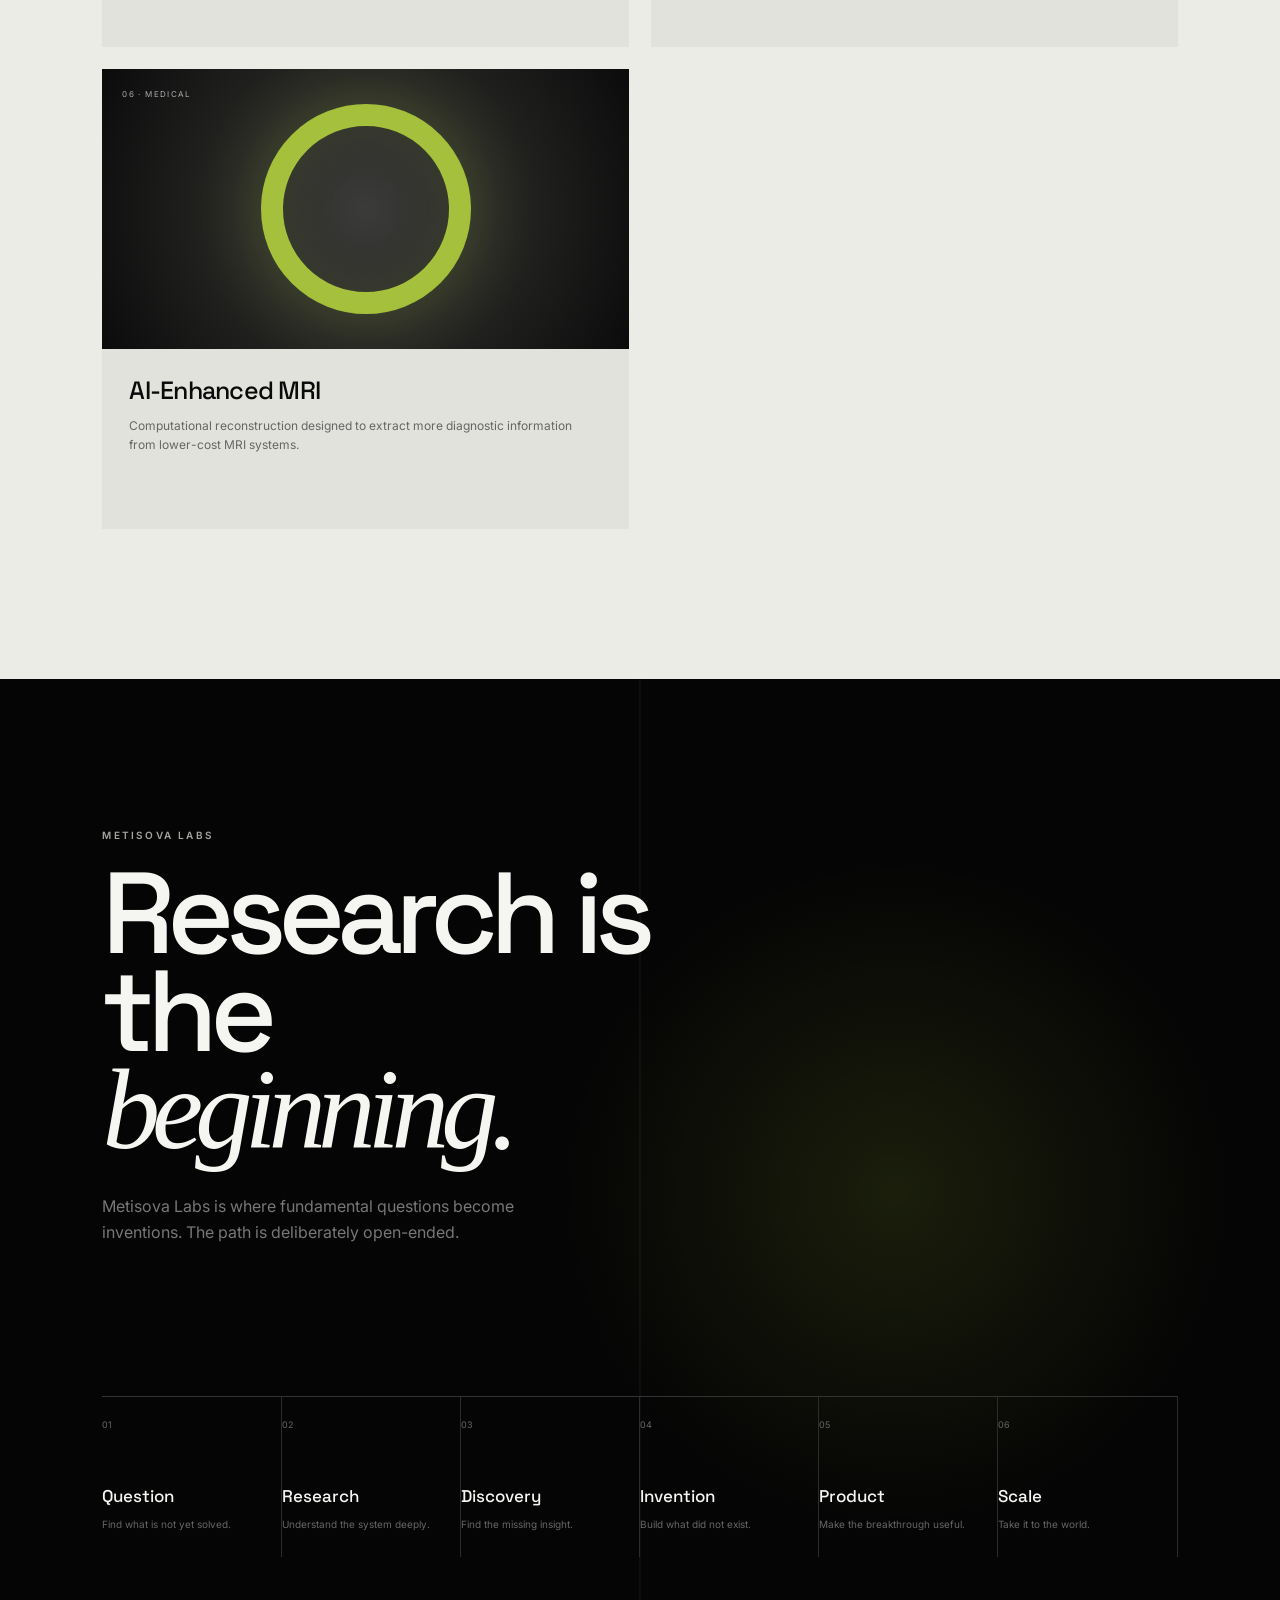
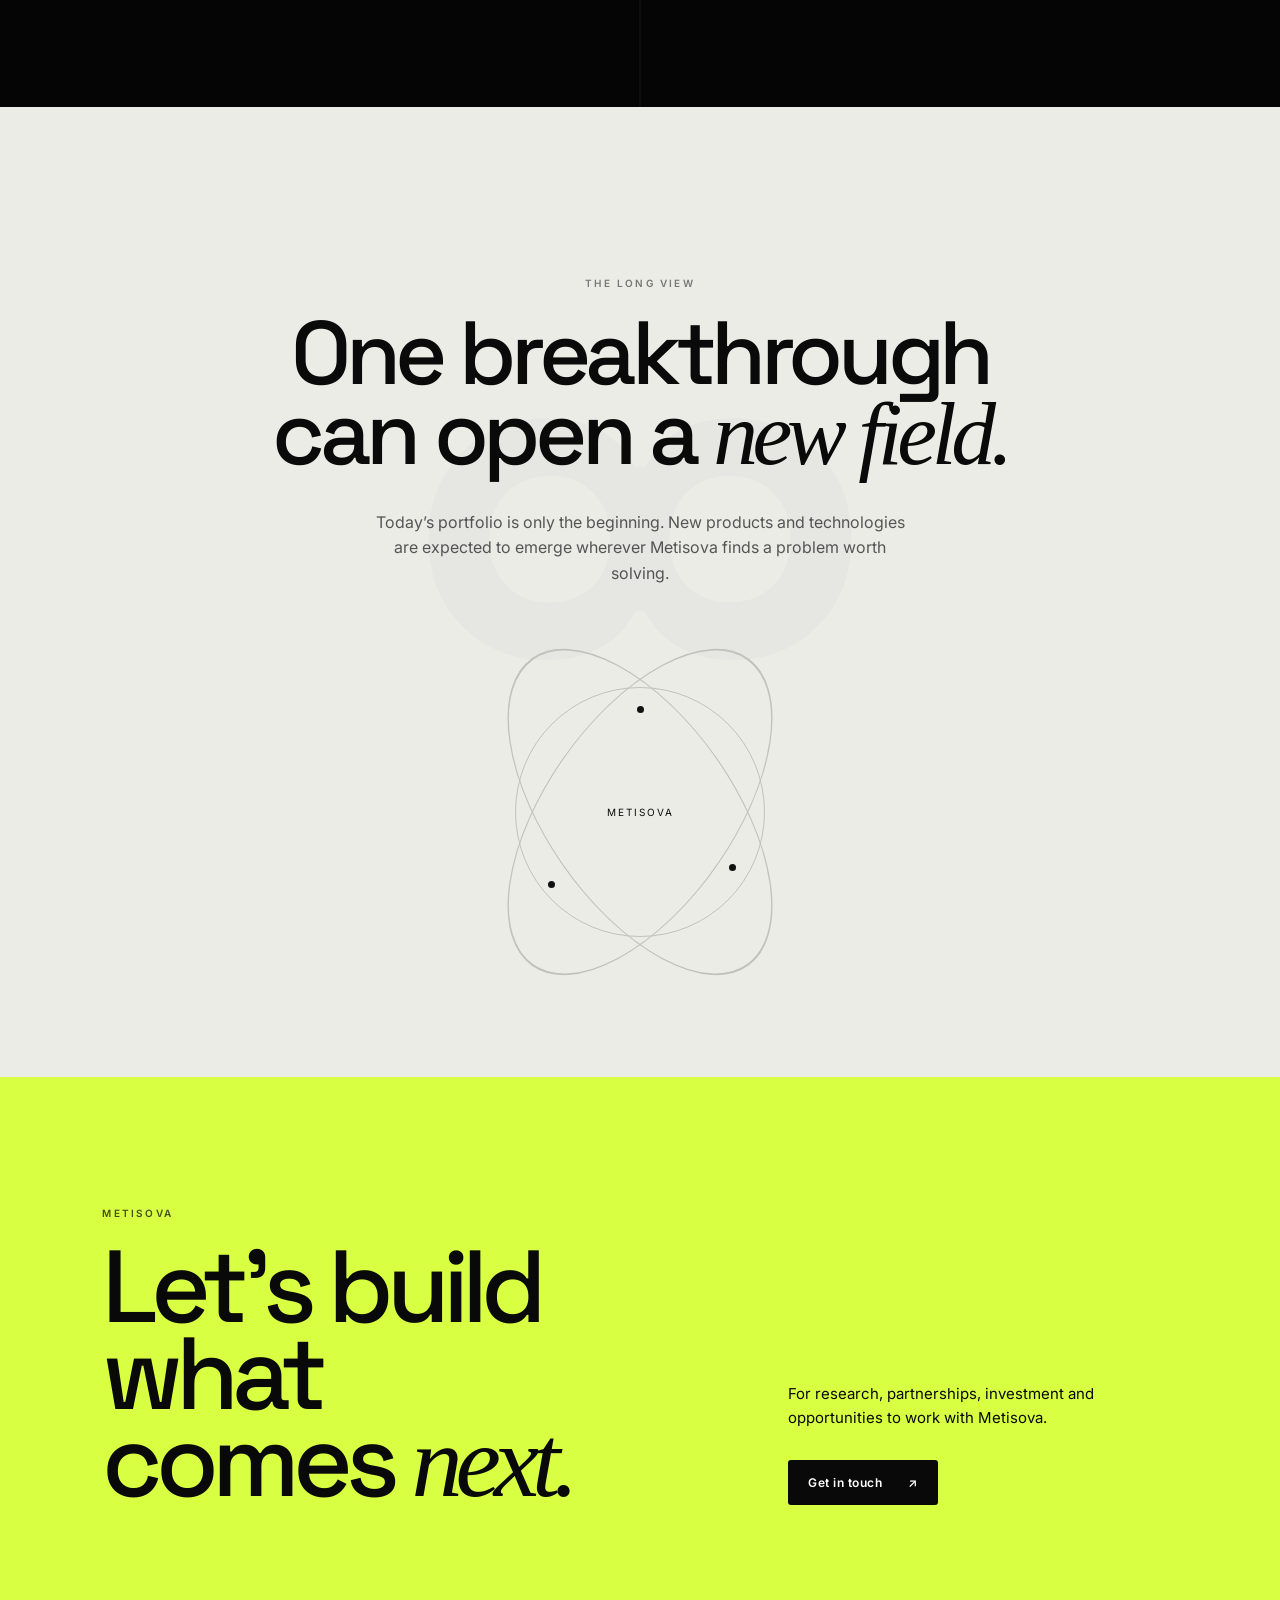
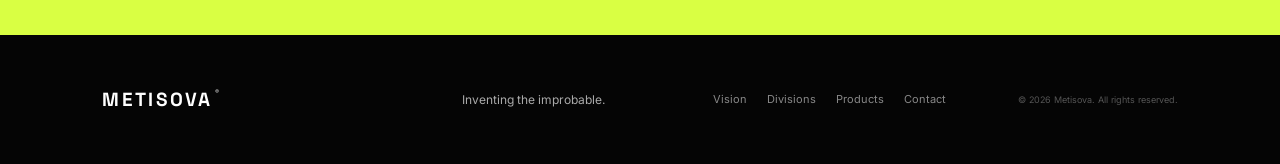
==== commit 93d3d507: "Update index.html" ====
--- a/index.html
+++ b/index.html
@@ -102,7 +102,7 @@
       </div>
       <div class="division-list">
         <article class="division active" data-number="01" data-name="AI" data-image="ai"><div class="dnum">01</div><h3>Metisova AI</h3><p>Machine intelligence, multimodal systems, agents, reasoning, world models and human-AI interaction.</p><span>↗</span></article>
-        <article class="division" data-number="02" data-name="Medical" data-image="medical"><a href="https//medical.metisova.com"><div class="dnum">02</div><h3>Metisova Medical</h3><p>Medical imaging, diagnostic AI, clinical decision support, precision medicine and healthcare infrastructure.</p><span>↗</span></a></article>
+        <article class="division" data-number="02" data-name="Medical" data-image="medical"><link href="https//medical.metisova.com"><div class="dnum">02</div><h3>Metisova Medical</h3><p>Medical imaging, diagnostic AI, clinical decision support, precision medicine and healthcare infrastructure.</p><span>↗</span></link></article>
         <article class="division" data-number="03" data-name="Biosciences" data-image="bio"><div class="dnum">03</div><h3>Metisova Biosciences</h3><p>Genomics, molecular biology, therapeutics, drug discovery, synthetic and computational biology.</p><span>↗</span></article>
         <article class="division" data-number="04" data-name="Robotics" data-image="robotics"><div class="dnum">04</div><h3>Metisova Robotics</h3><p>Physical AI, general-purpose robots, medical and industrial robotics, autonomous systems and telepresence.</p><span>↗</span></article>
         <article class="division" data-number="05" data-name="Education" data-image="education"><div class="dnum">05</div><h3>Metisova Education</h3><p>AI tutors, adaptive learning, language learning, simulation and AI-assisted teaching.</p><span>↗</span></article>
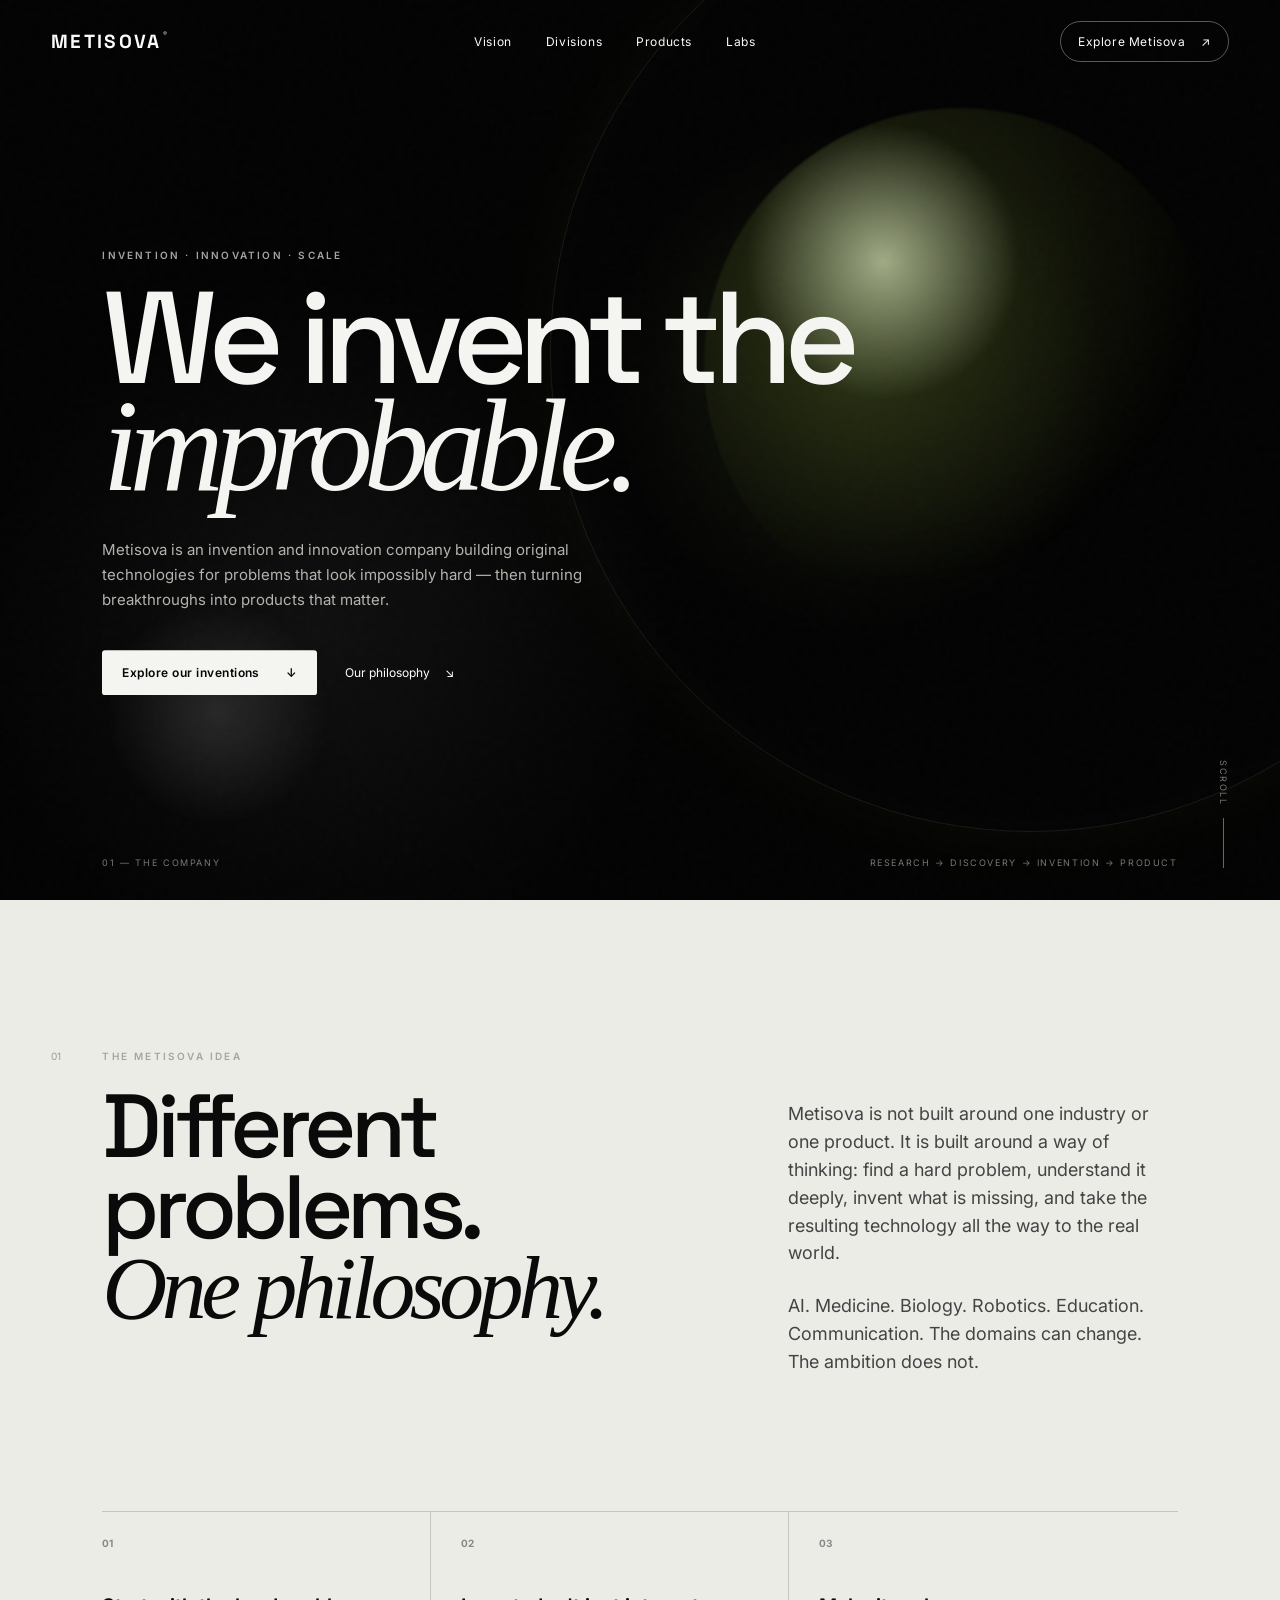
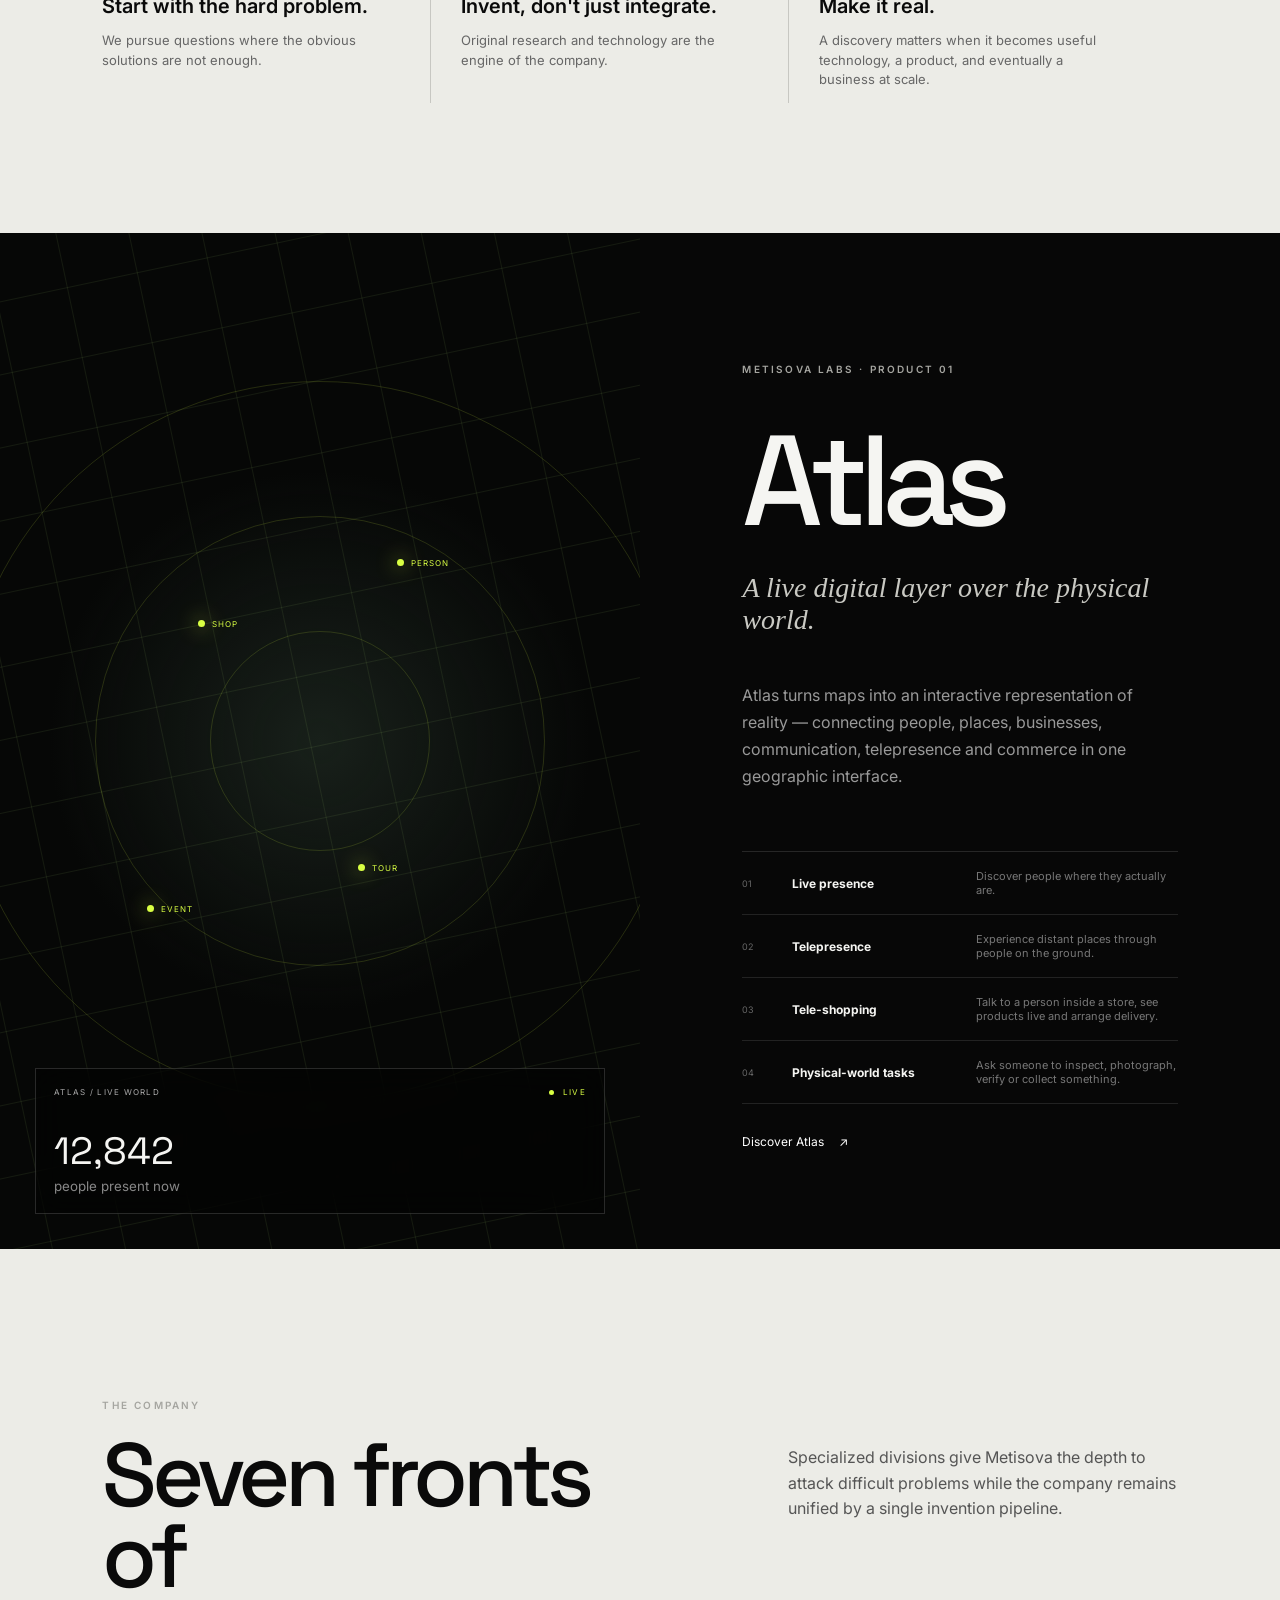
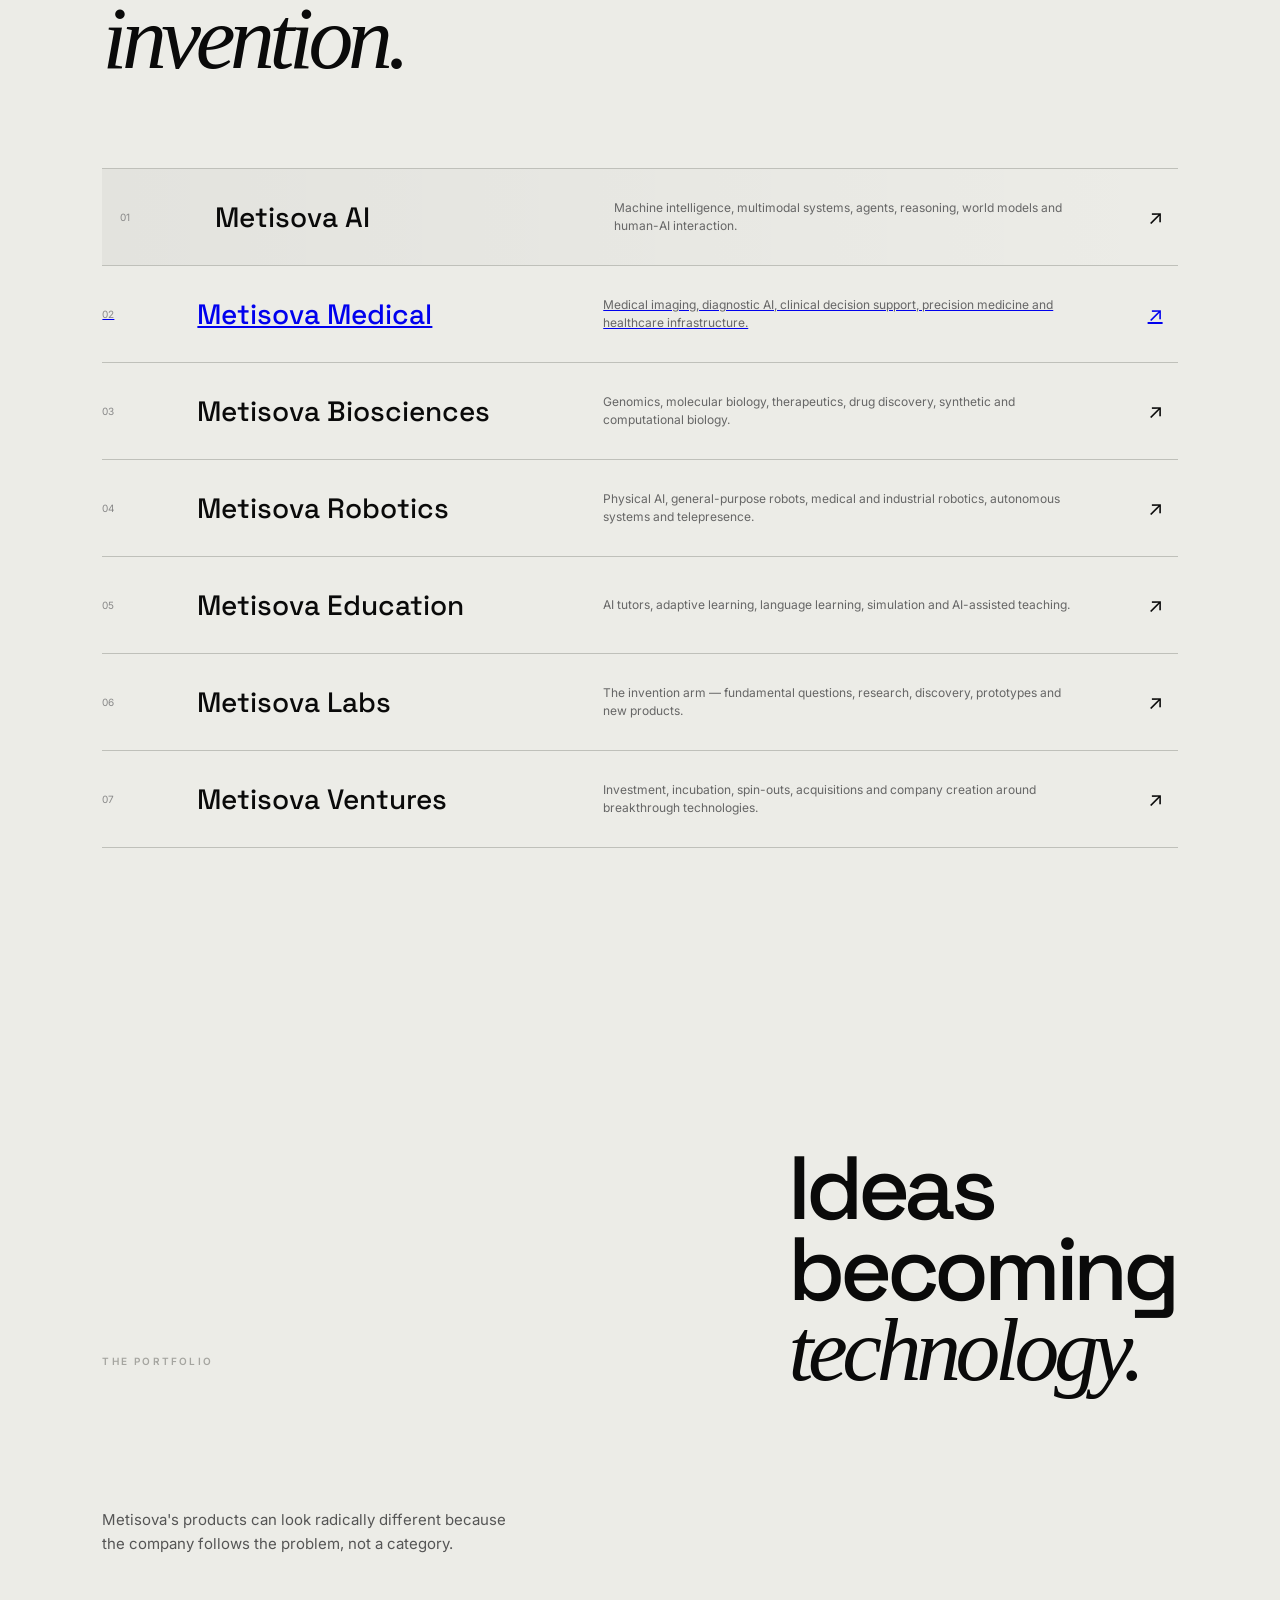
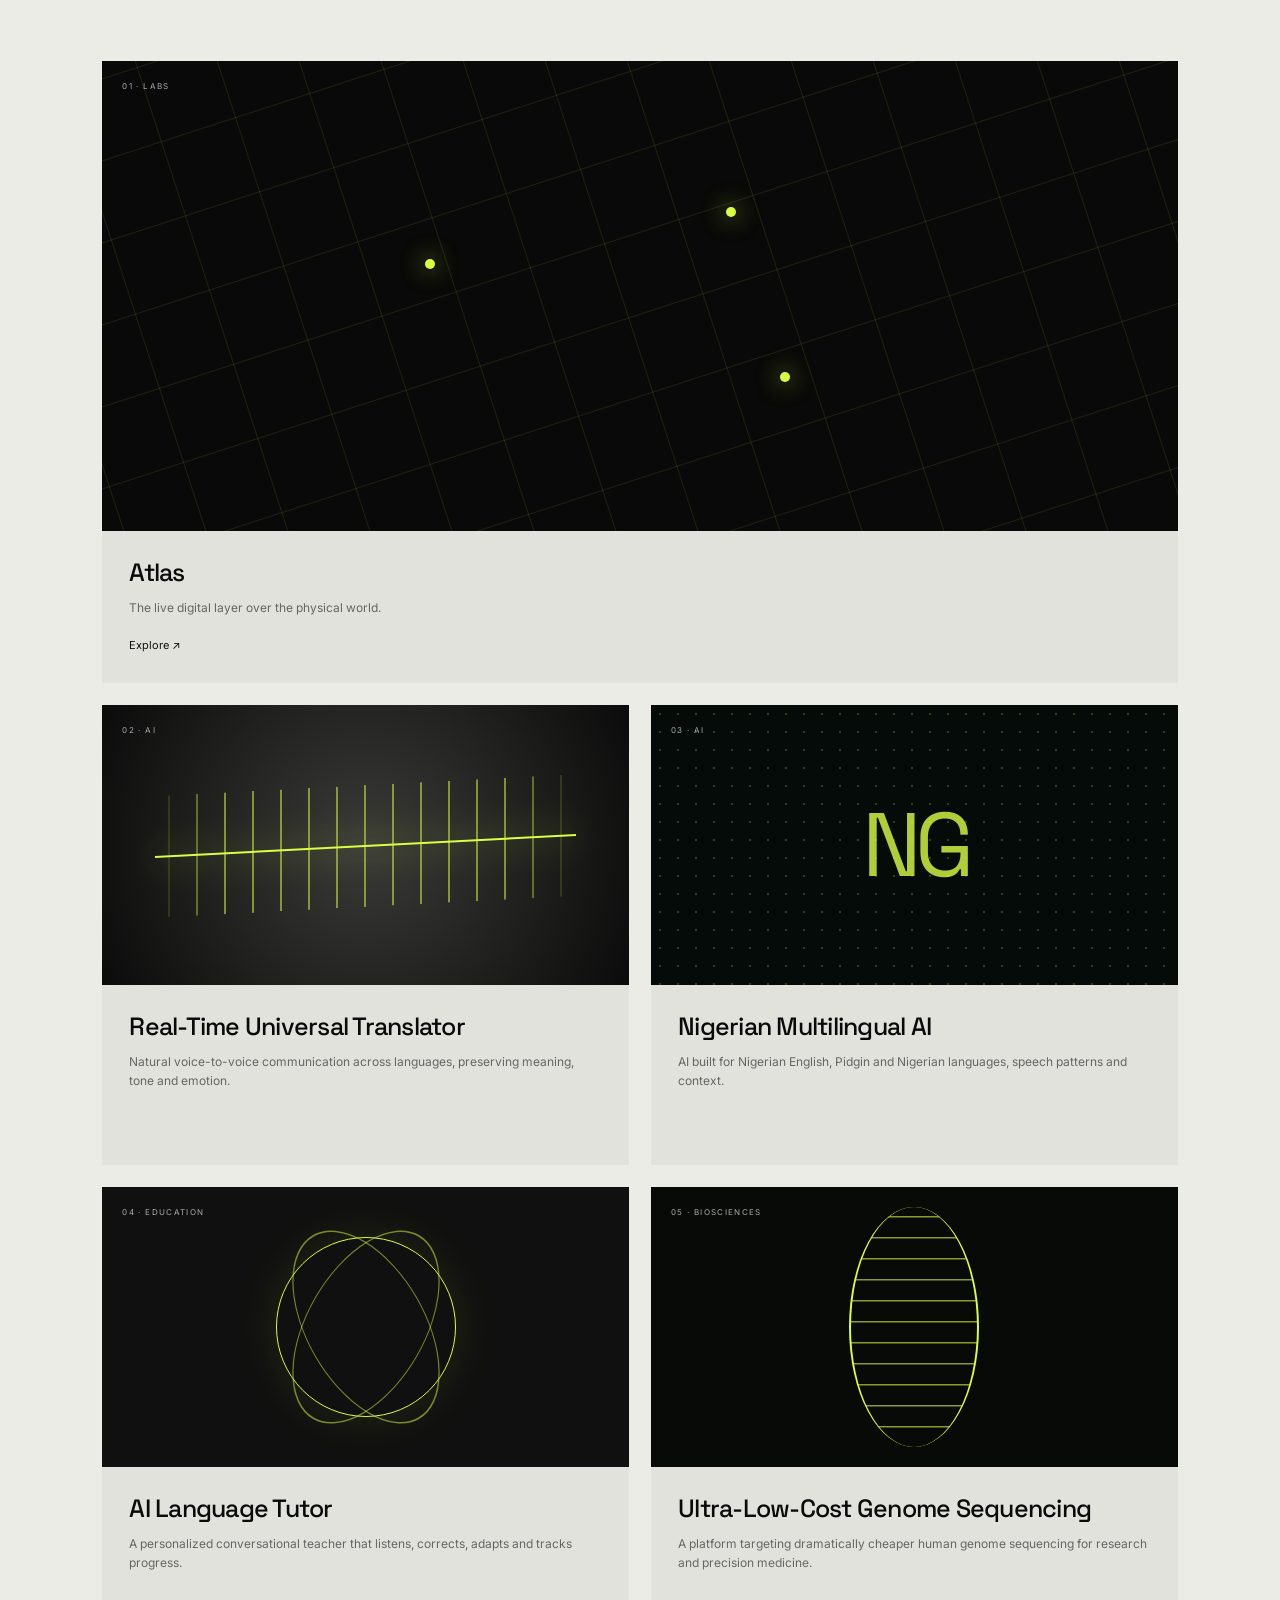
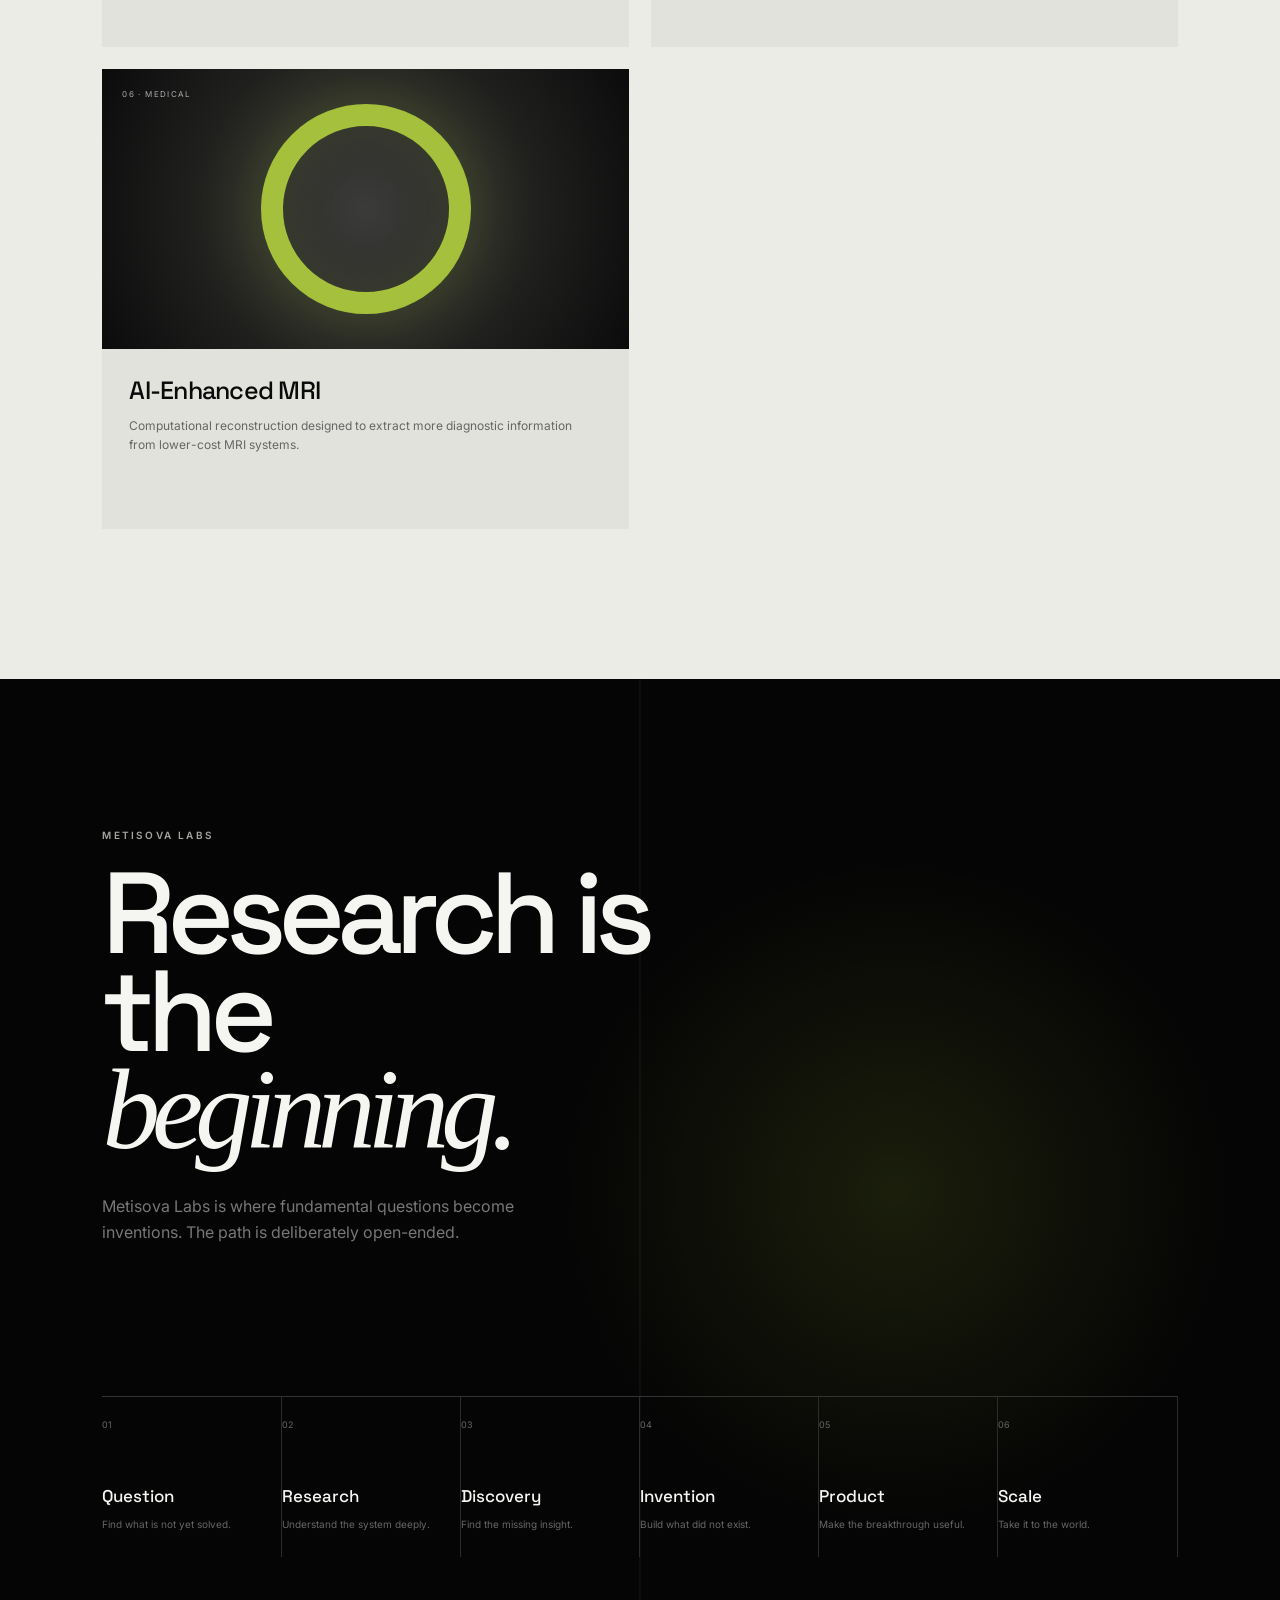
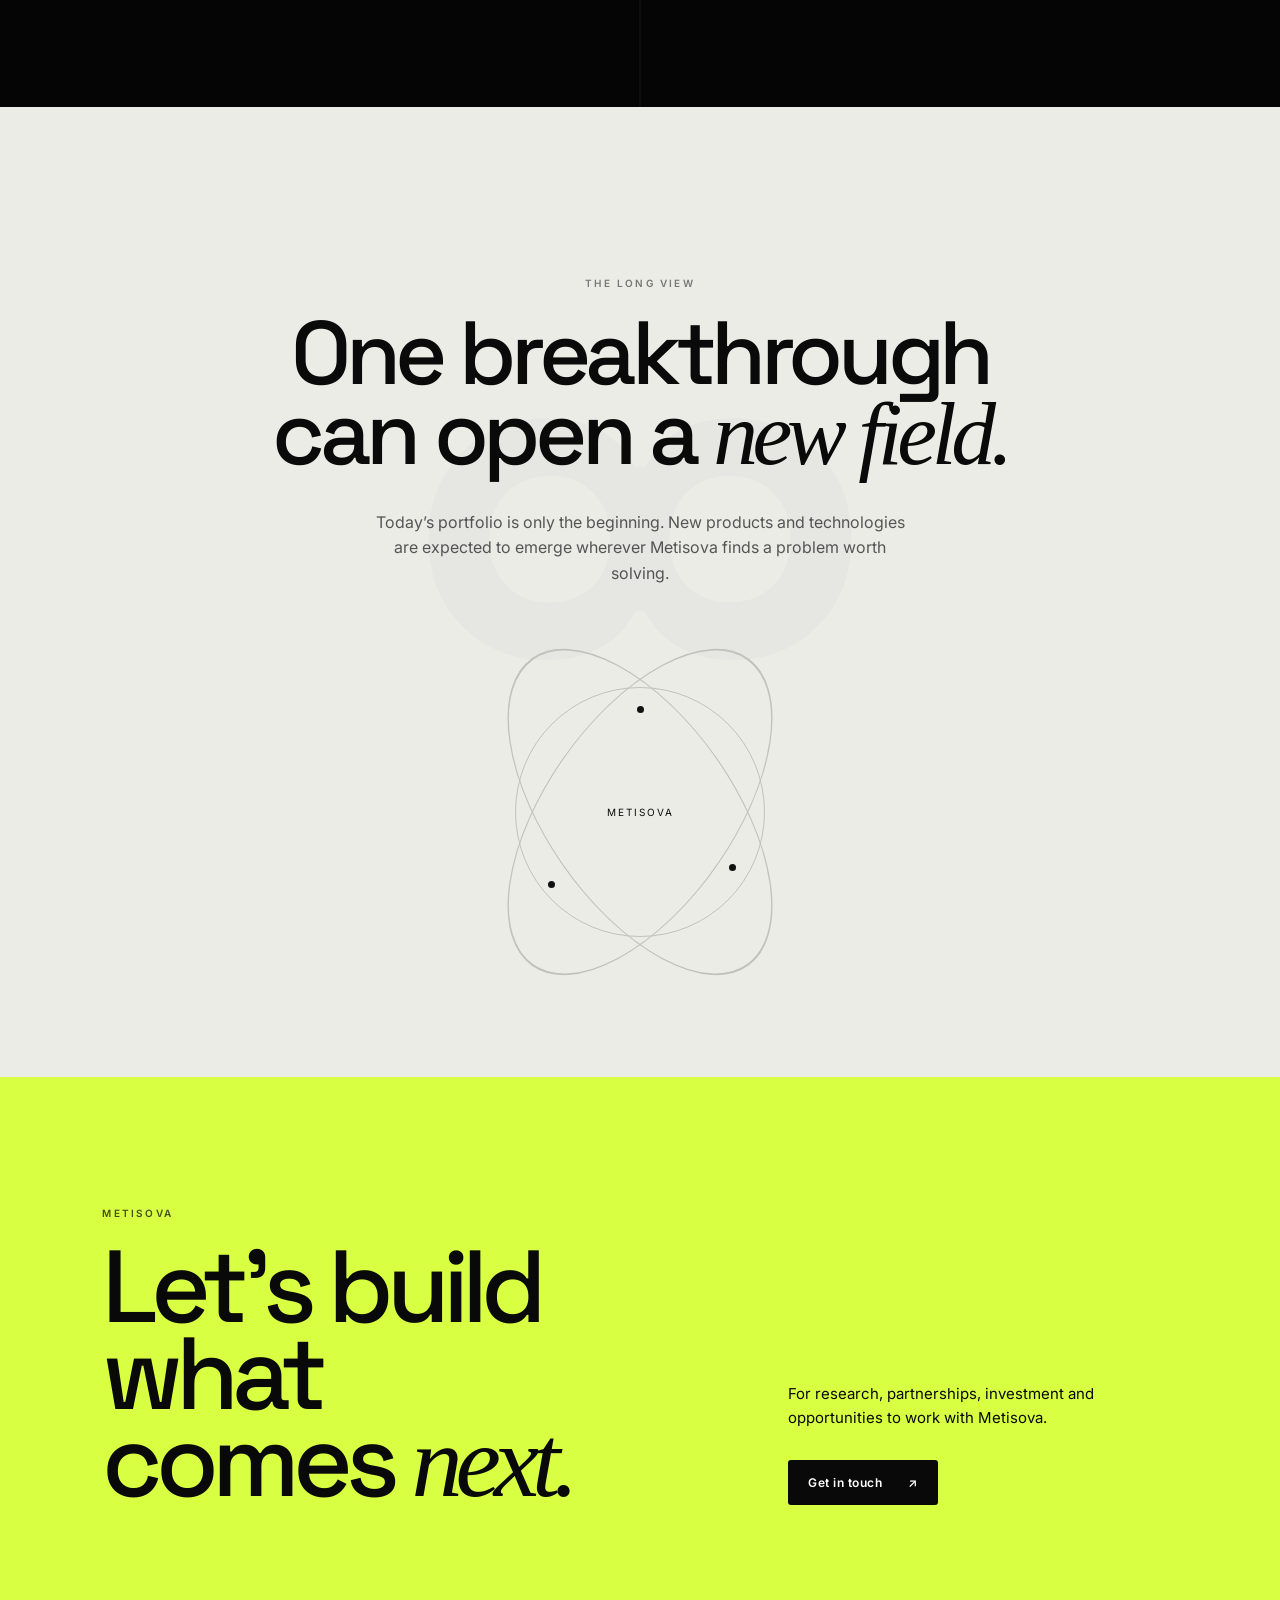
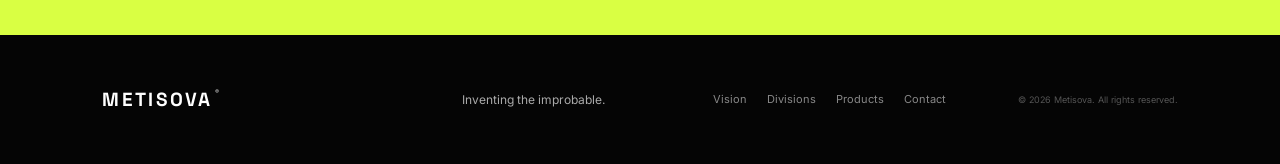
==== commit 0bea50ec: "Update index.html" ====
--- a/index.html
+++ b/index.html
@@ -102,7 +102,7 @@
       </div>
       <div class="division-list">
         <article class="division active" data-number="01" data-name="AI" data-image="ai"><div class="dnum">01</div><h3>Metisova AI</h3><p>Machine intelligence, multimodal systems, agents, reasoning, world models and human-AI interaction.</p><span>↗</span></article>
-        <article class="division" data-number="02" data-name="Medical" data-image="medical"><link href="https//medical.metisova.com"><div class="dnum">02</div><h3>Metisova Medical</h3><p>Medical imaging, diagnostic AI, clinical decision support, precision medicine and healthcare infrastructure.</p><span>↗</span></link></article>
+       <a href="https//medical.metisova.com"> <article class="division" data-number="02" data-name="Medical" data-image="medical"><div class="dnum">02</div><h3>Metisova Medical</h3><p>Medical imaging, diagnostic AI, clinical decision support, precision medicine and healthcare infrastructure.</p><span>↗</span></article></a>
         <article class="division" data-number="03" data-name="Biosciences" data-image="bio"><div class="dnum">03</div><h3>Metisova Biosciences</h3><p>Genomics, molecular biology, therapeutics, drug discovery, synthetic and computational biology.</p><span>↗</span></article>
         <article class="division" data-number="04" data-name="Robotics" data-image="robotics"><div class="dnum">04</div><h3>Metisova Robotics</h3><p>Physical AI, general-purpose robots, medical and industrial robotics, autonomous systems and telepresence.</p><span>↗</span></article>
         <article class="division" data-number="05" data-name="Education" data-image="education"><div class="dnum">05</div><h3>Metisova Education</h3><p>AI tutors, adaptive learning, language learning, simulation and AI-assisted teaching.</p><span>↗</span></article>
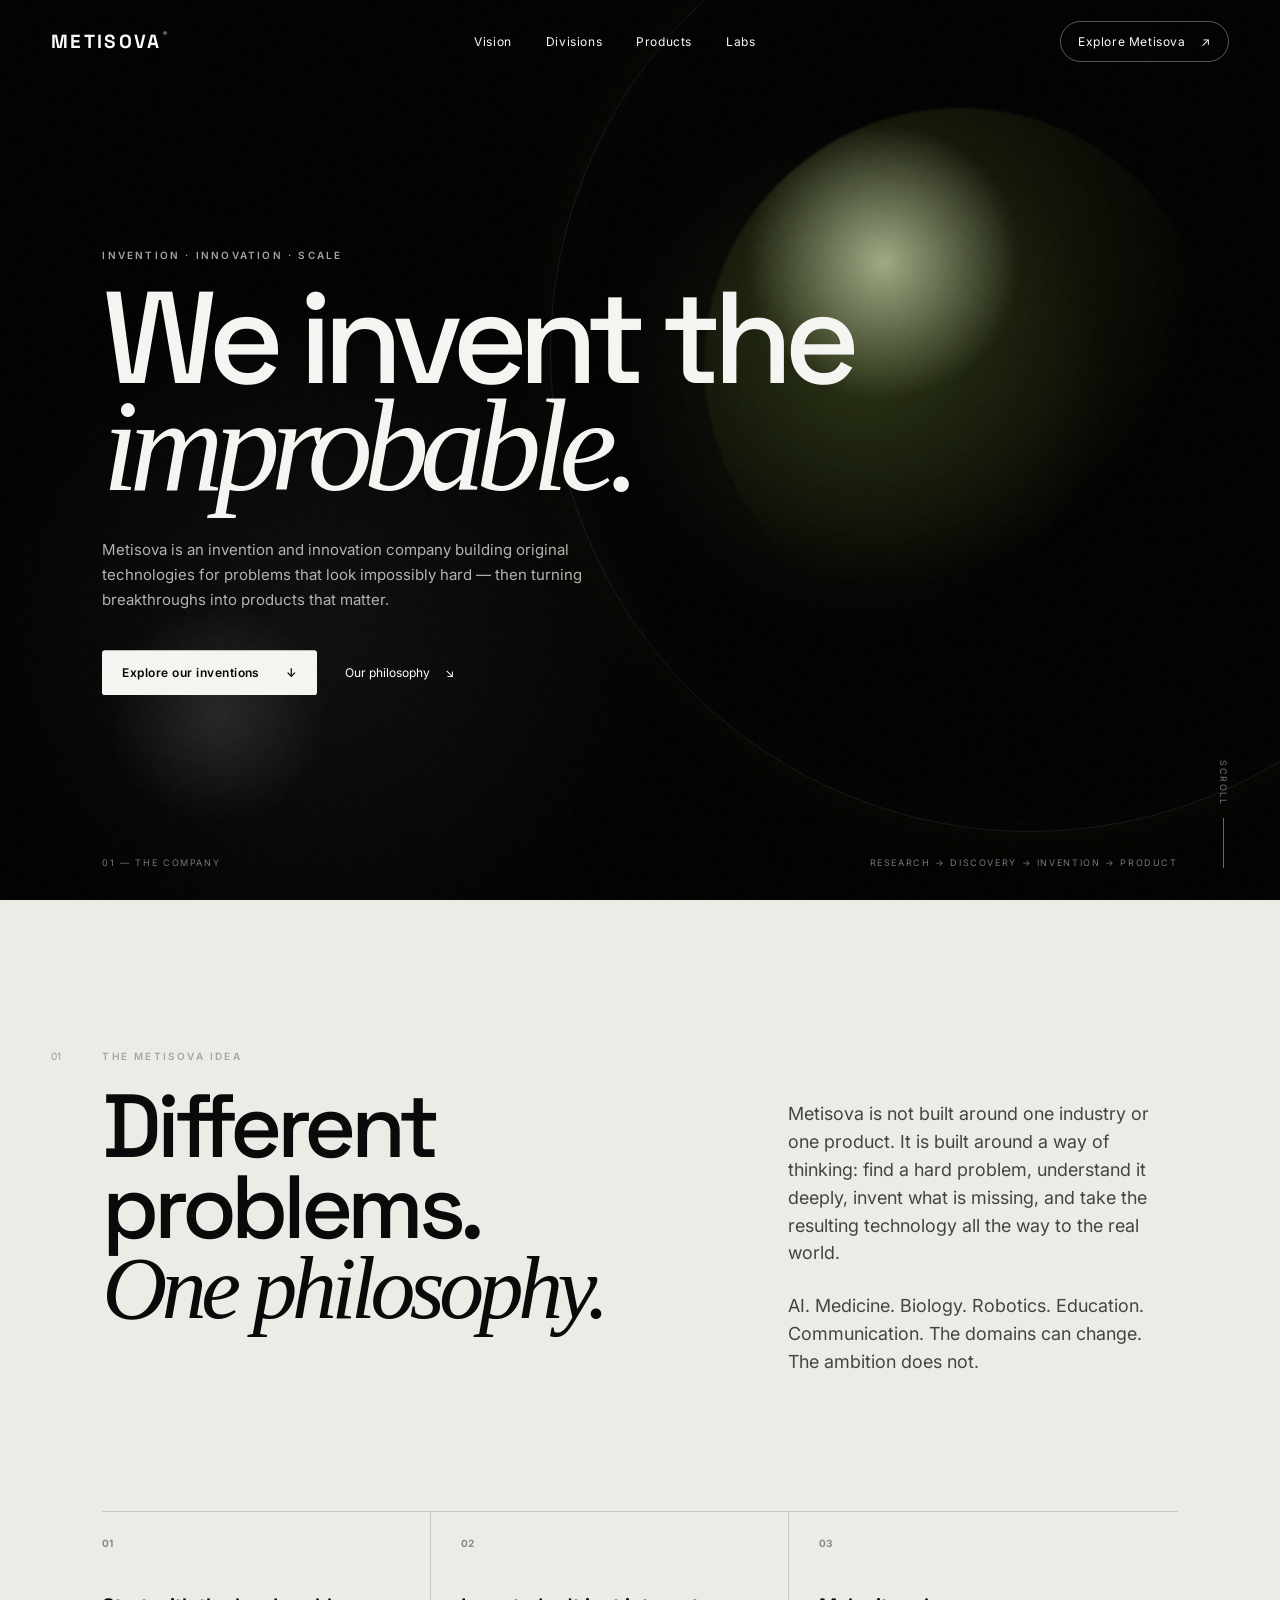
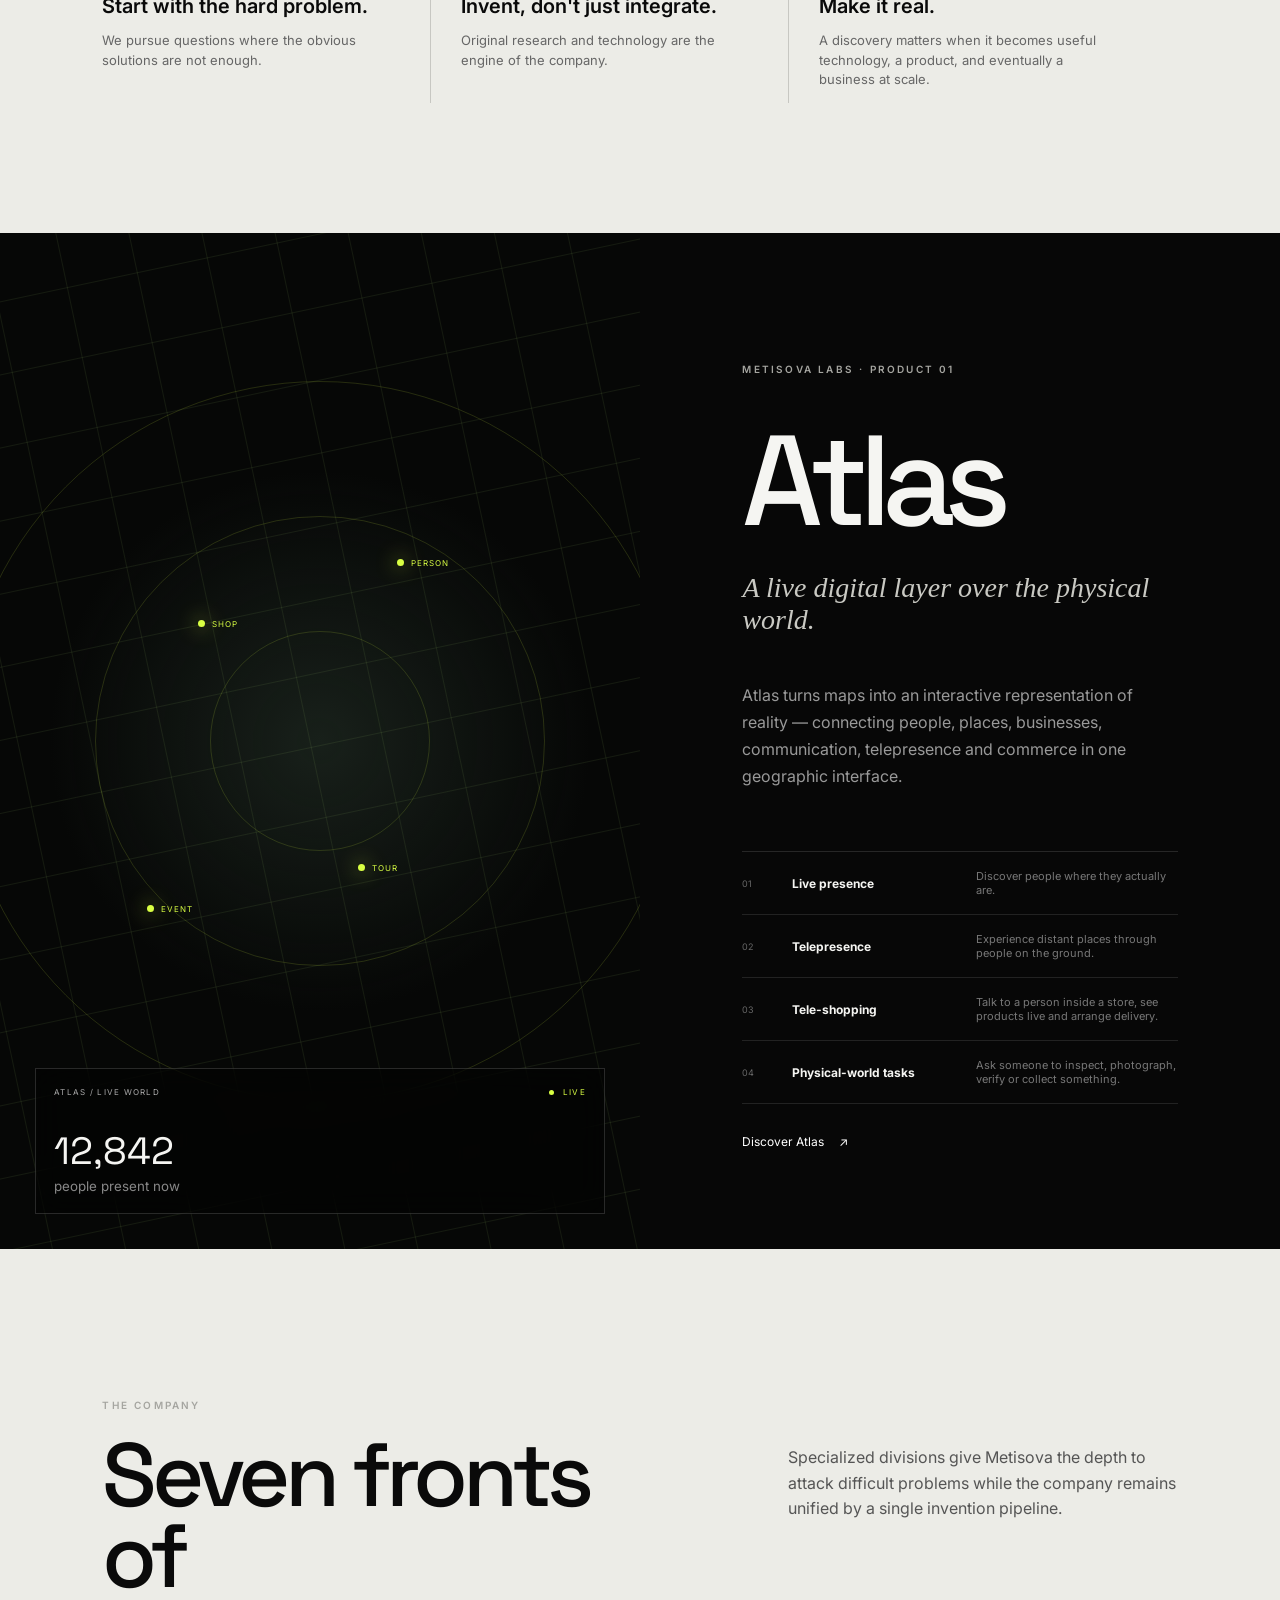
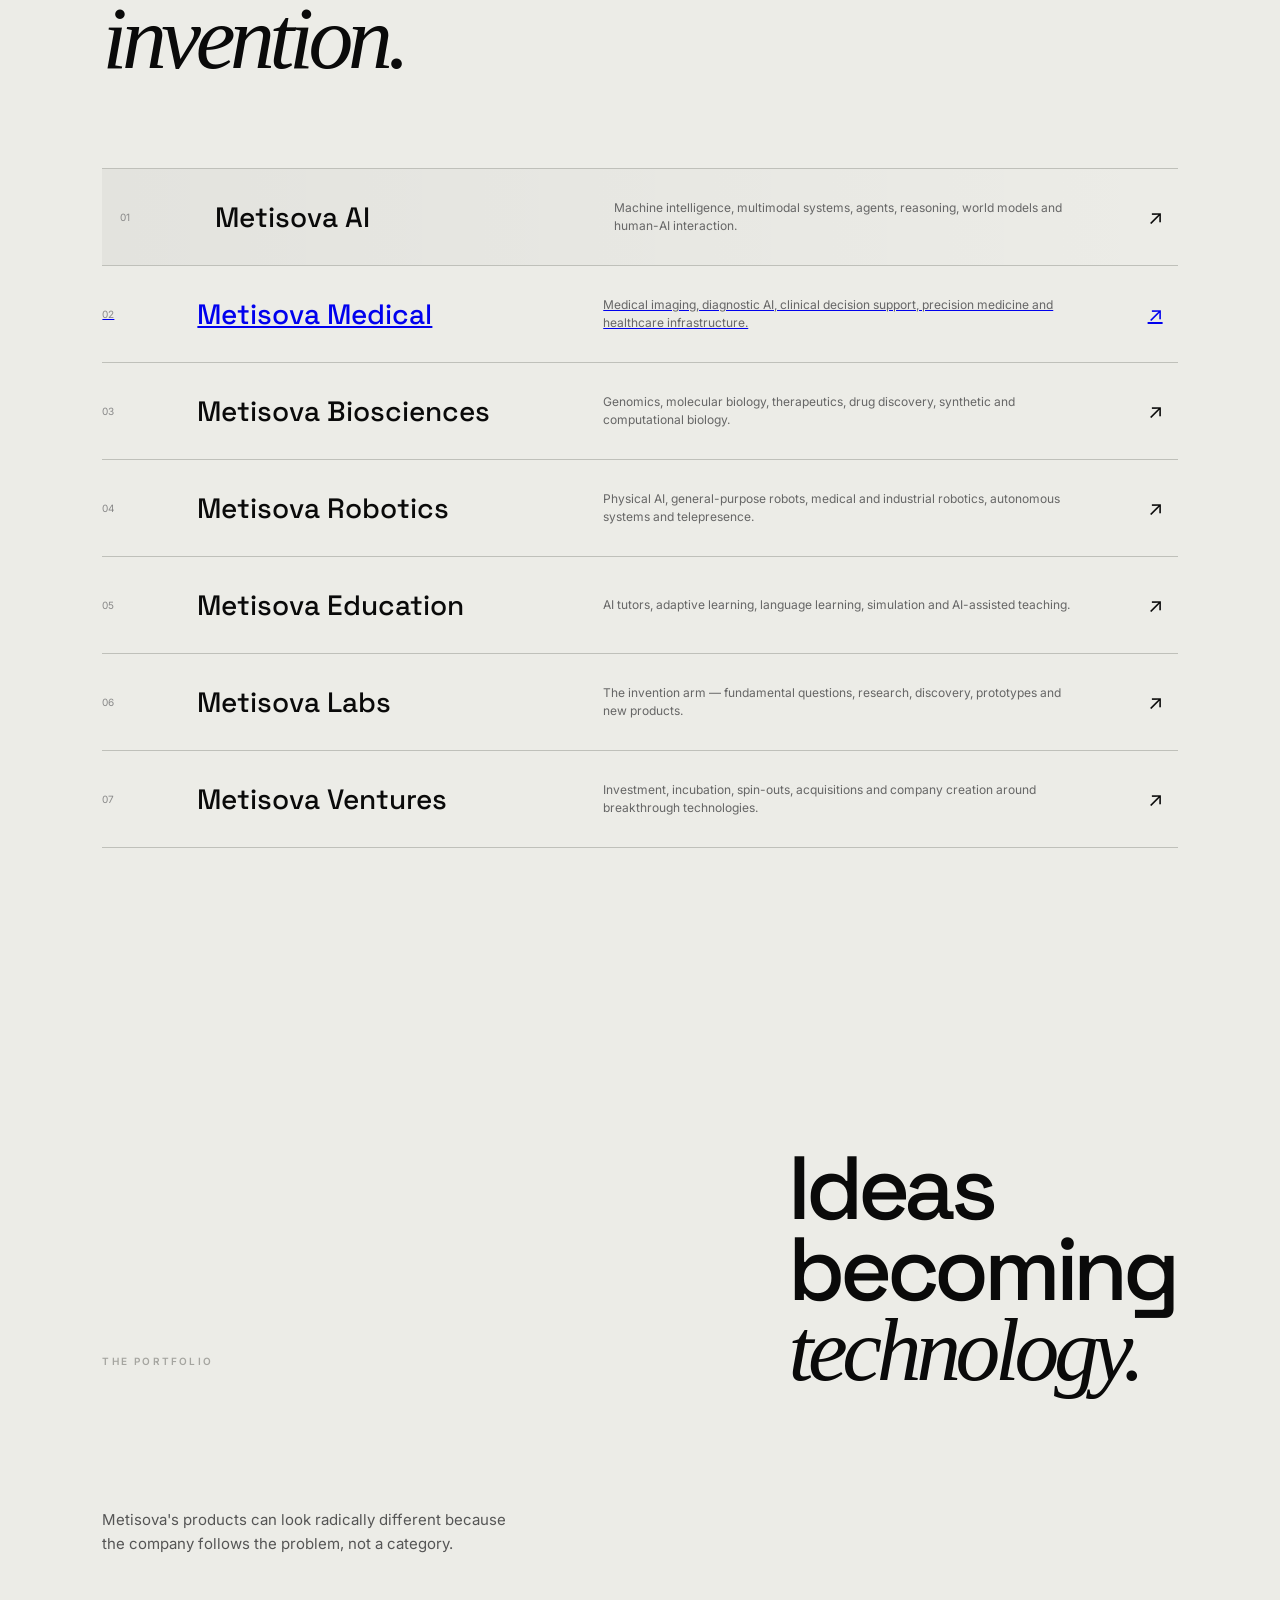
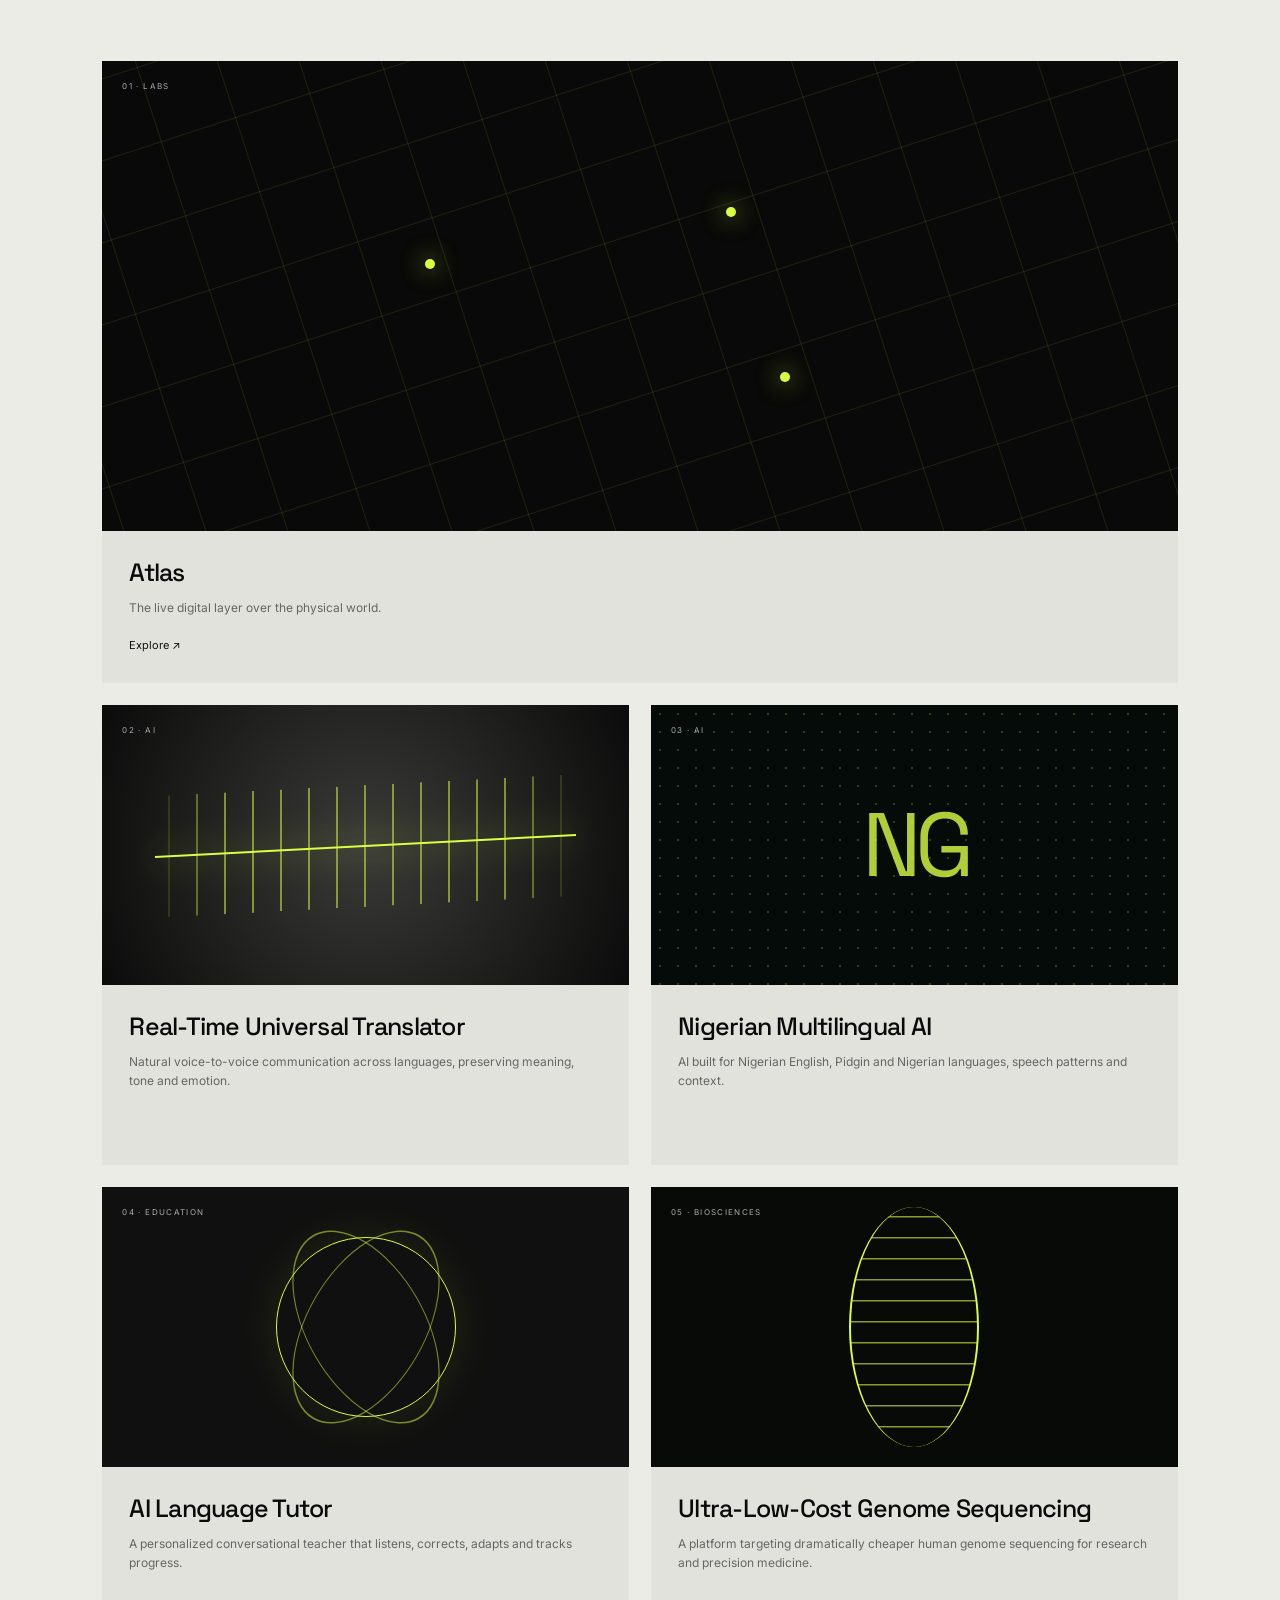
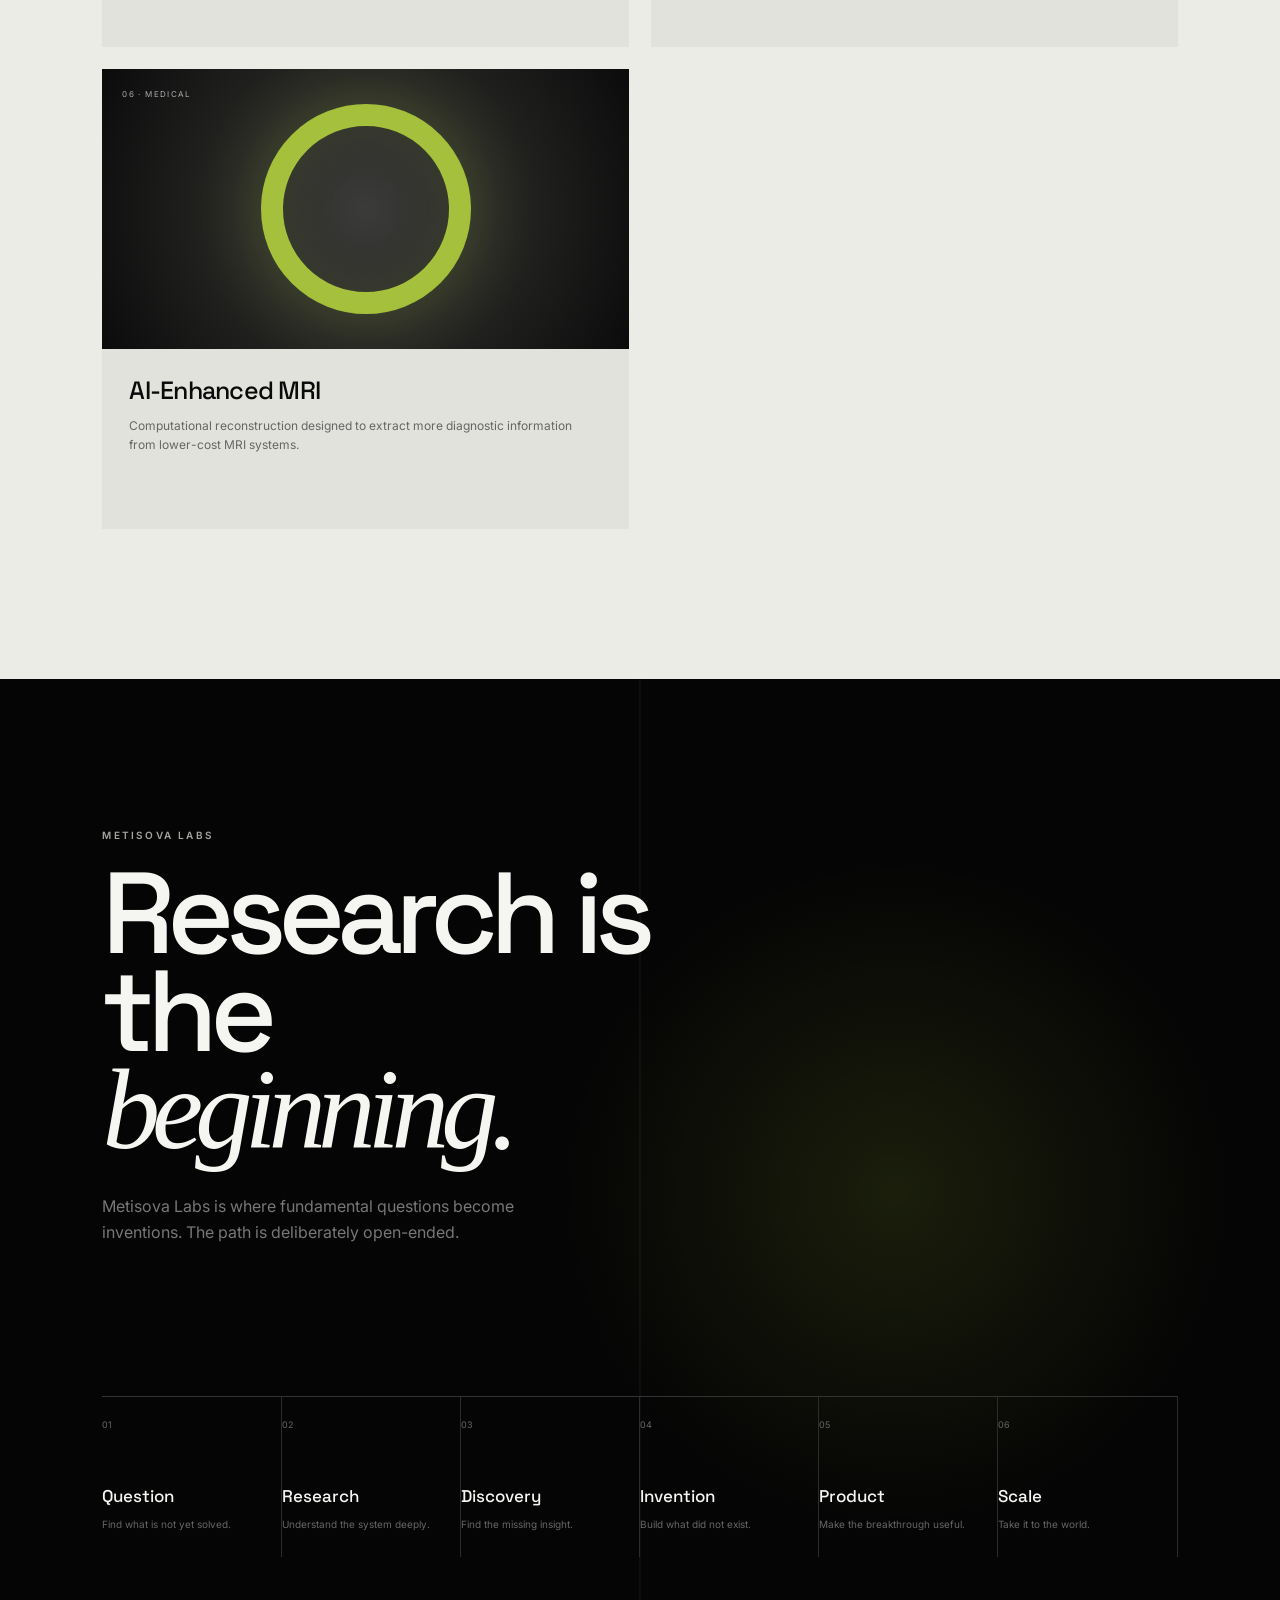
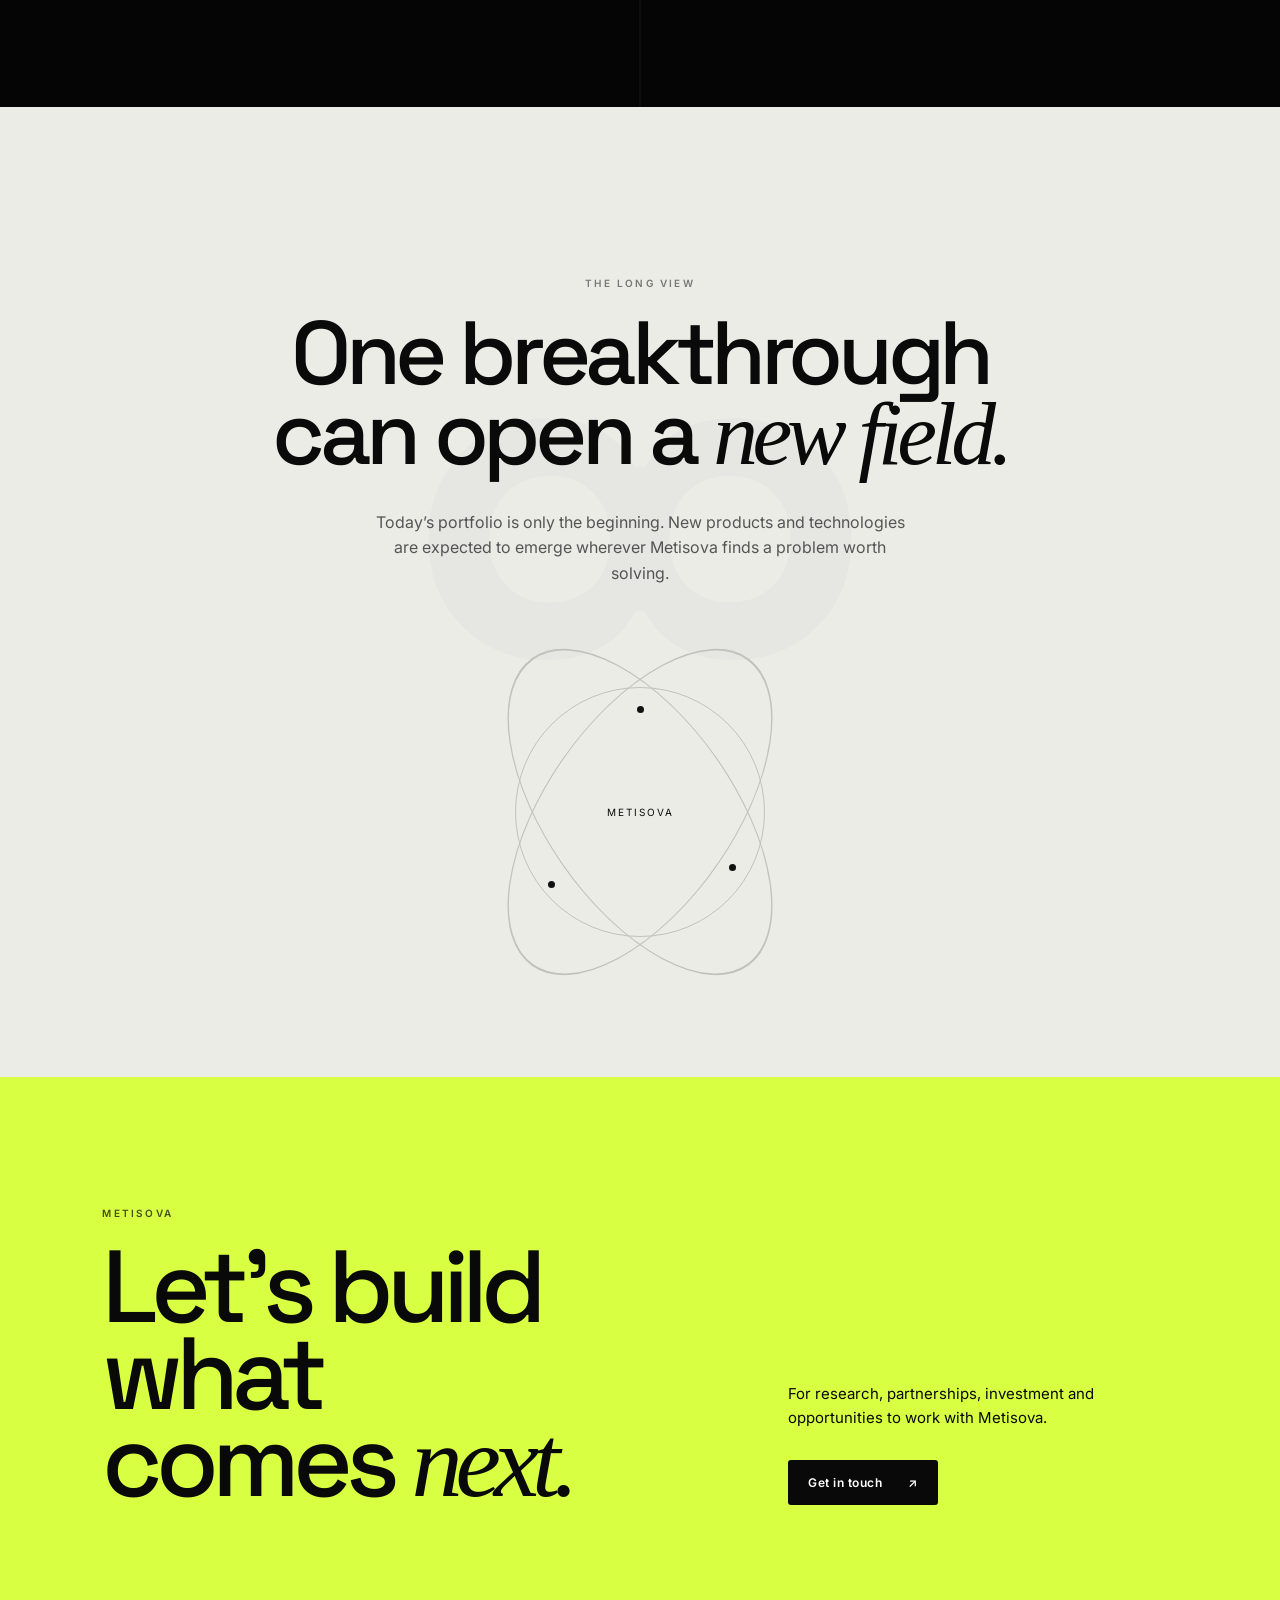
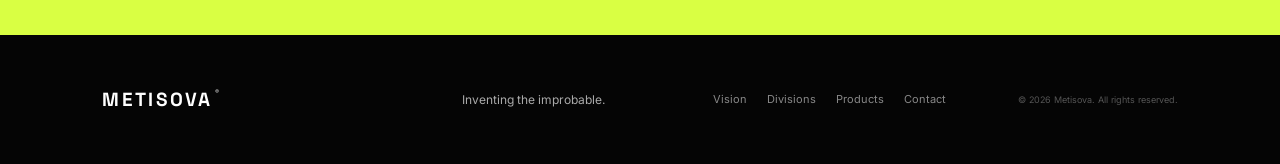
==== commit 4417aad9: "Update index.html" ====
--- a/index.html
+++ b/index.html
@@ -102,7 +102,14 @@
       </div>
       <div class="division-list">
         <article class="division active" data-number="01" data-name="AI" data-image="ai"><div class="dnum">01</div><h3>Metisova AI</h3><p>Machine intelligence, multimodal systems, agents, reasoning, world models and human-AI interaction.</p><span>↗</span></article>
-       <a href="https//medical.metisova.com"> <article class="division" data-number="02" data-name="Medical" data-image="medical"><div class="dnum">02</div><h3>Metisova Medical</h3><p>Medical imaging, diagnostic AI, clinical decision support, precision medicine and healthcare infrastructure.</p><span>↗</span></article></a>
+        <a href="https://medical.metisova.com" class="division-link">
+  <article class="division" data-number="02" data-name="Medical" data-image="medical">
+    <div class="dnum">02</div>
+    <h3>Metisova Medical</h3>
+    <p>Medical imaging, diagnostic AI, clinical decision support, precision medicine and healthcare infrastructure.</p>
+    <span>↗</span>
+  </article>
+</a>
         <article class="division" data-number="03" data-name="Biosciences" data-image="bio"><div class="dnum">03</div><h3>Metisova Biosciences</h3><p>Genomics, molecular biology, therapeutics, drug discovery, synthetic and computational biology.</p><span>↗</span></article>
         <article class="division" data-number="04" data-name="Robotics" data-image="robotics"><div class="dnum">04</div><h3>Metisova Robotics</h3><p>Physical AI, general-purpose robots, medical and industrial robotics, autonomous systems and telepresence.</p><span>↗</span></article>
         <article class="division" data-number="05" data-name="Education" data-image="education"><div class="dnum">05</div><h3>Metisova Education</h3><p>AI tutors, adaptive learning, language learning, simulation and AI-assisted teaching.</p><span>↗</span></article>
